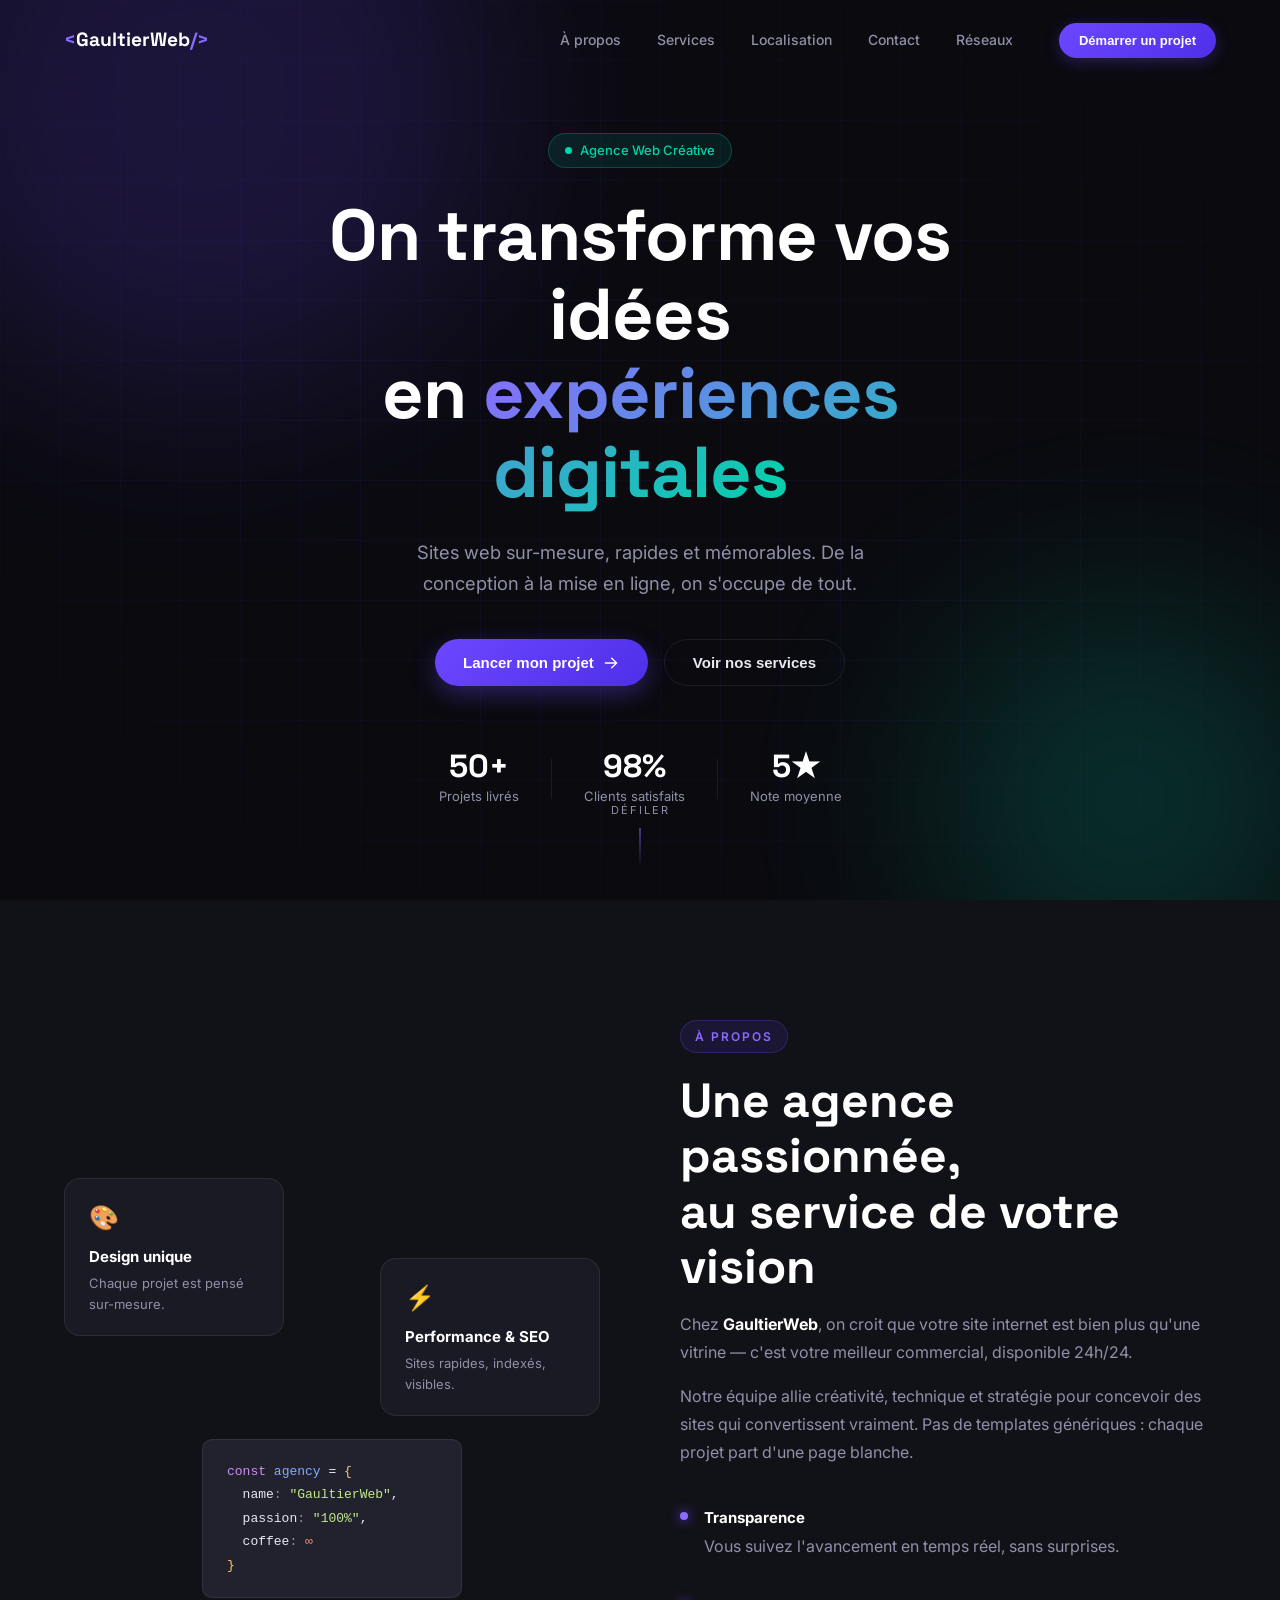
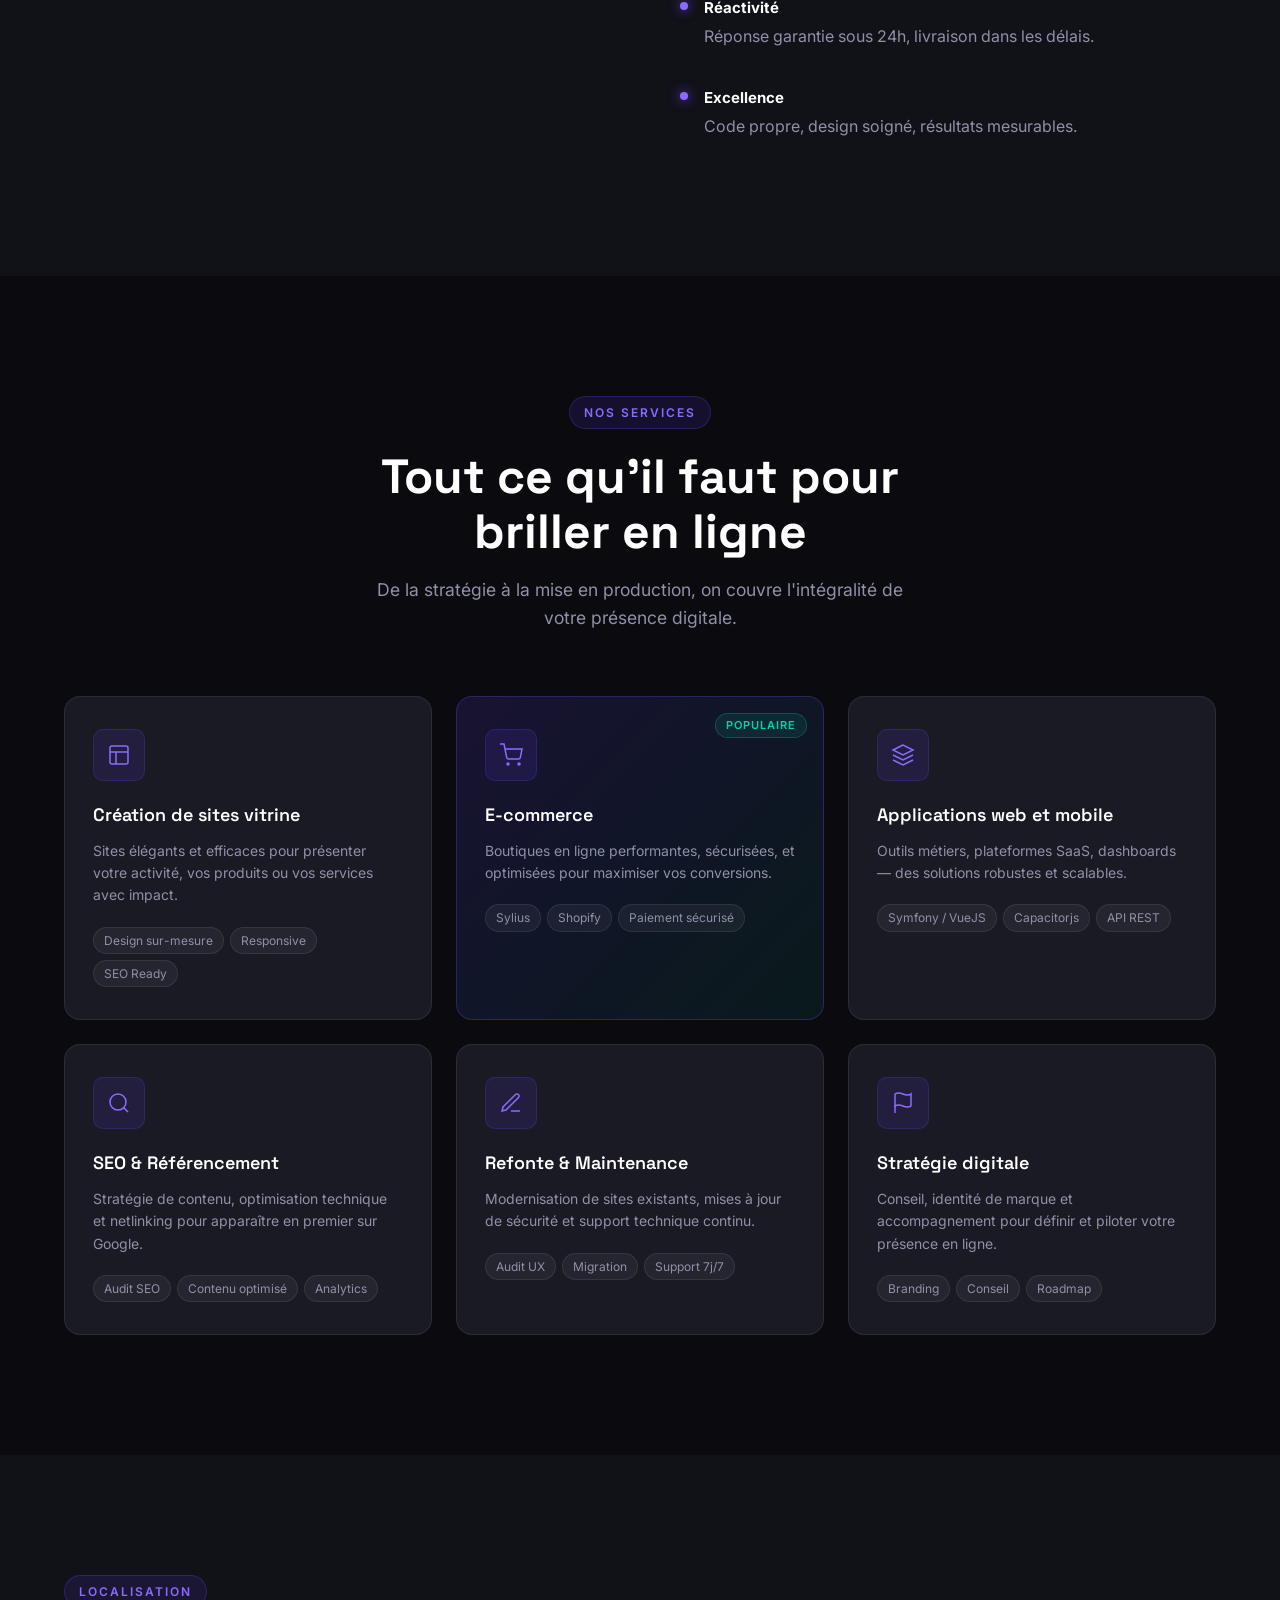
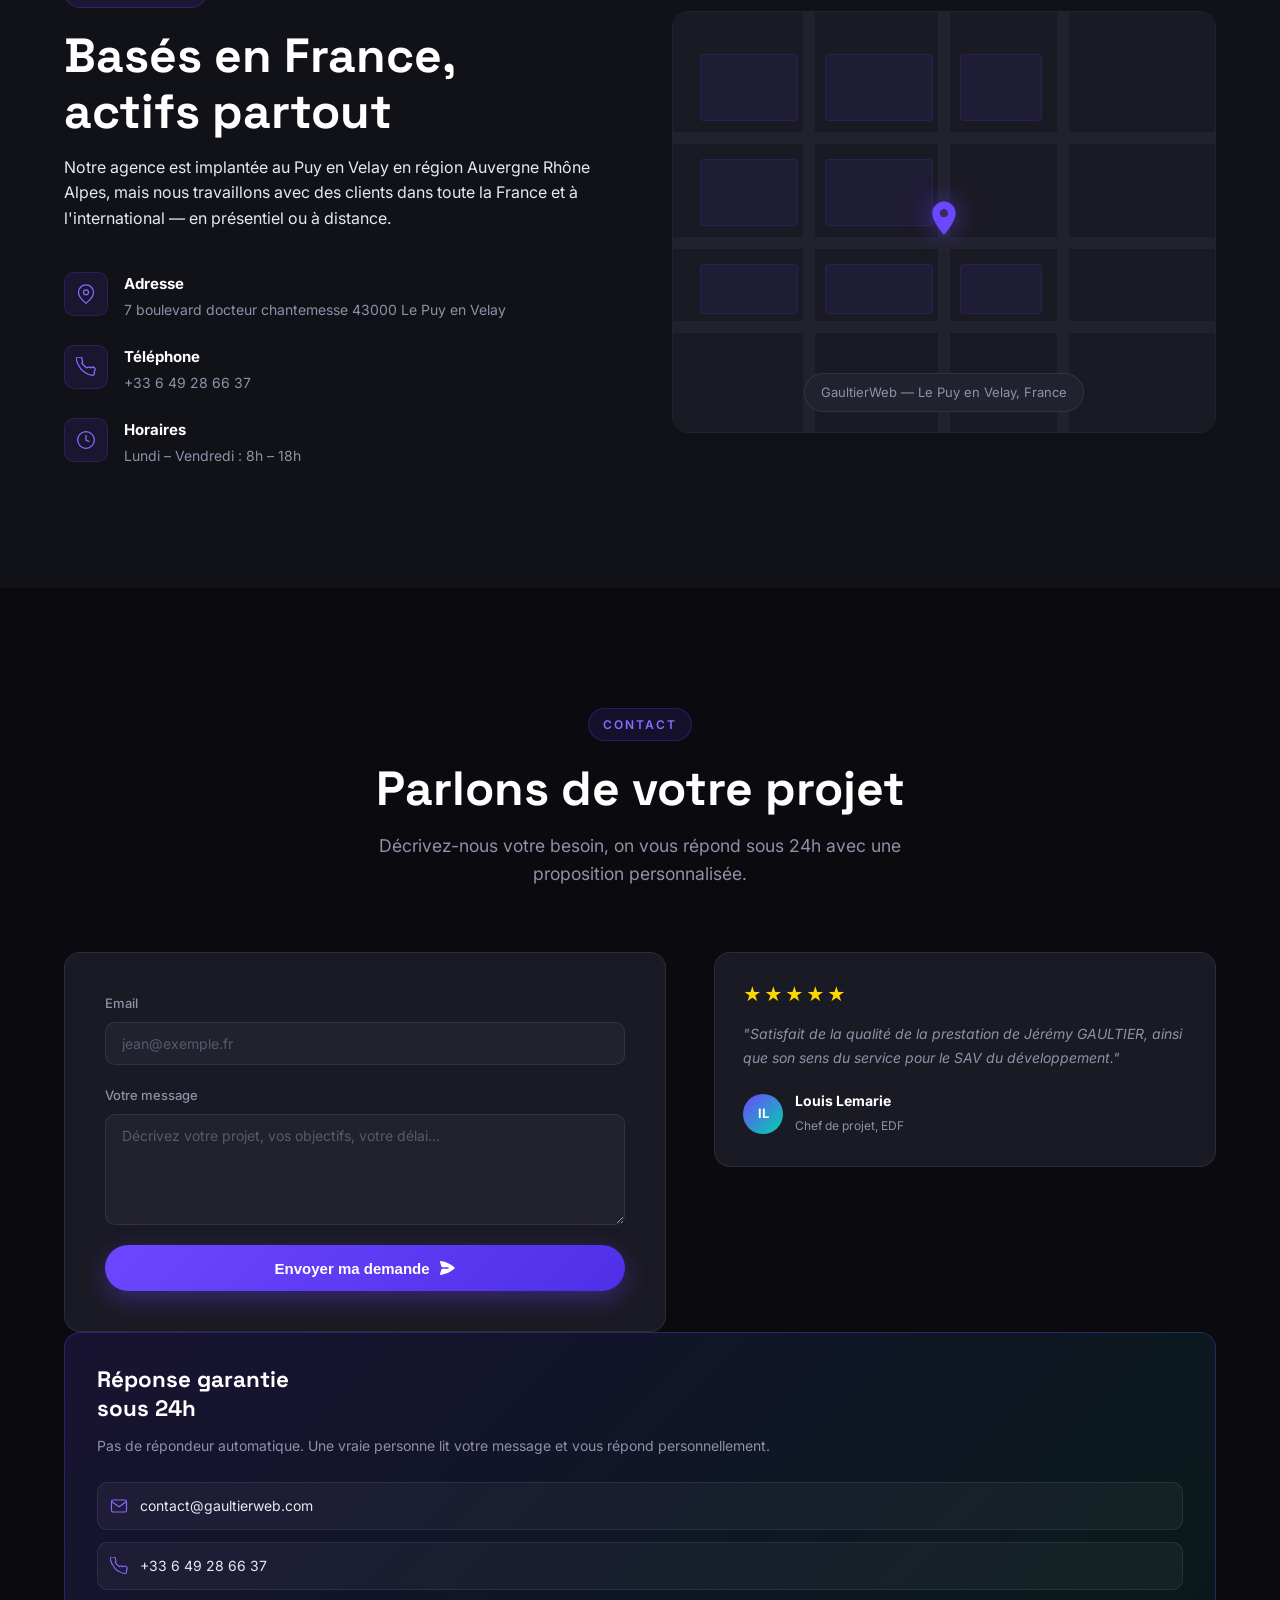
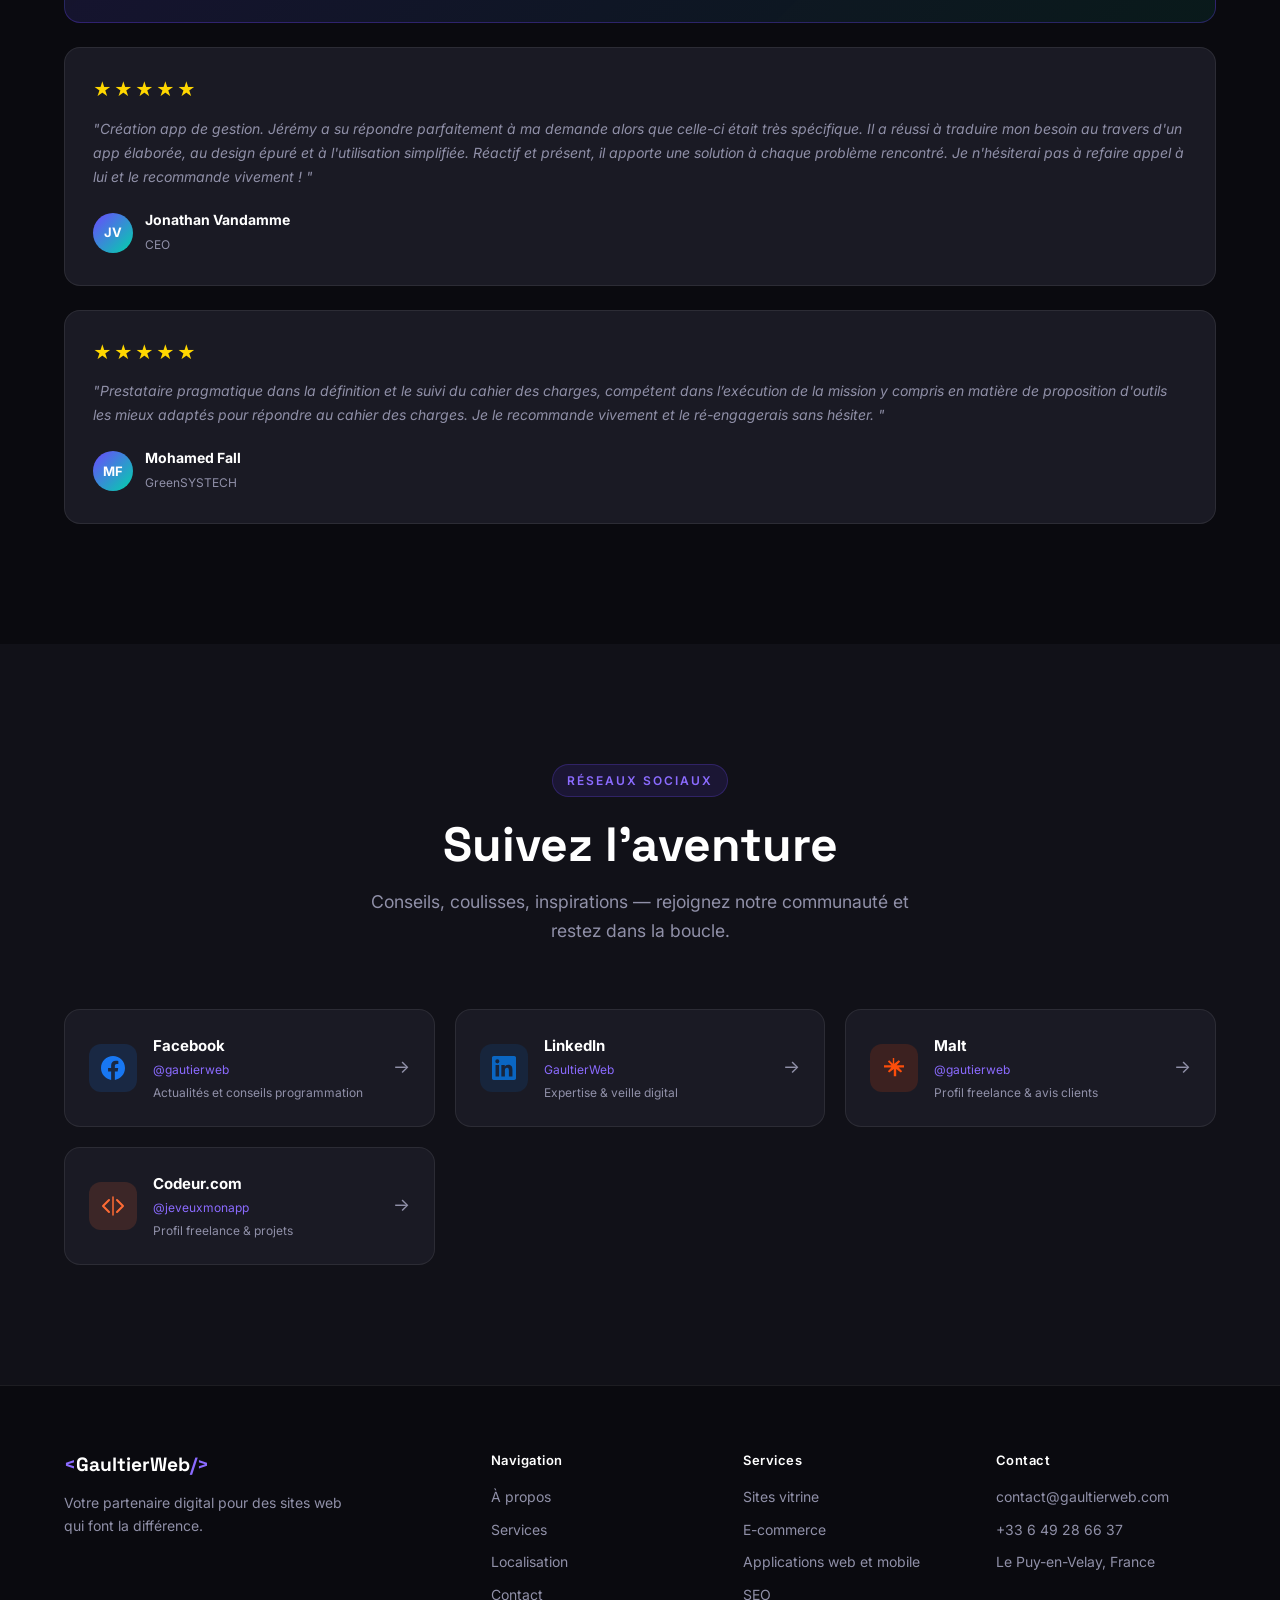
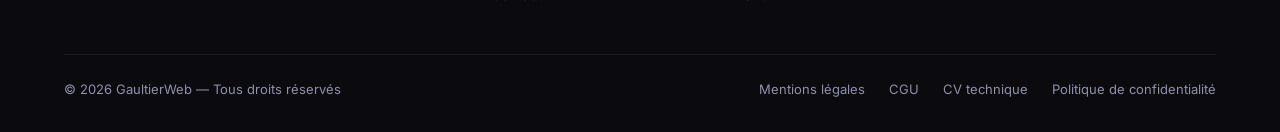
==== index.html @ 9f4c3d71 "ini" ====
<!DOCTYPE html>
<html lang="fr">
<head>
  <meta charset="UTF-8" />
  <meta name="viewport" content="width=device-width, initial-scale=1.0" />
  <title>GaultierWeb — Agence de Création de Sites Web</title>
  <link rel="stylesheet" href="style.css" />
  <link rel="preconnect" href="https://fonts.googleapis.com" />
  <link rel="preconnect" href="https://fonts.gstatic.com" crossorigin />
  <link href="https://fonts.googleapis.com/css2?family=Inter:wght@300;400;500;600;700;800&family=Space+Grotesk:wght@400;500;600;700&display=swap" rel="stylesheet" />
</head>
<body>

  <!-- ░░ NAVIGATION ░░ -->
  <header id="header">
    <nav class="nav container">
      <a href="#hero" class="nav__logo">
        <span class="logo-bracket">&lt;</span>GaultierWeb<span class="logo-bracket">/&gt;</span>
      </a>
      <ul class="nav__links" id="navLinks">
        <li><a href="#about">À propos</a></li>
        <li><a href="#services">Services</a></li>
        <li><a href="#location">Localisation</a></li>
        <li><a href="#contact">Contact</a></li>
        <li><a href="#social">Réseaux</a></li>
      </ul>
      <button class="nav__cta" onclick="document.getElementById('contact').scrollIntoView({behavior:'smooth'})">
        Démarrer un projet
      </button>
      <button class="nav__burger" id="burger" aria-label="Menu">
        <span></span><span></span><span></span>
      </button>
    </nav>
  </header>

  <!-- ░░ HERO ░░ -->
  <section id="hero" class="hero">
    <div class="hero__bg">
      <div class="hero__grid"></div>
      <div class="hero__blob blob-1"></div>
      <div class="hero__blob blob-2"></div>
    </div>
    <div class="hero__content container">
      <div class="hero__badge">Agence Web Créative</div>
      <h1 class="hero__title">
        On transforme vos idées<br />
        en <span class="gradient-text">expériences digitales</span>
      </h1>
      <p class="hero__sub">
        Sites web sur-mesure, rapides et mémorables. De la conception à la mise en ligne, on s'occupe de tout.
      </p>
      <div class="hero__actions">
        <button class="btn btn--primary" onclick="document.getElementById('contact').scrollIntoView({behavior:'smooth'})">
          Lancer mon projet
          <svg xmlns="http://www.w3.org/2000/svg" viewBox="0 0 20 20" fill="currentColor"><path fill-rule="evenodd" d="M3 10a.75.75 0 01.75-.75h10.638L10.23 5.29a.75.75 0 111.04-1.08l5.5 5.25a.75.75 0 010 1.08l-5.5 5.25a.75.75 0 11-1.04-1.08l4.158-3.96H3.75A.75.75 0 013 10z" clip-rule="evenodd"/></svg>
        </button>
        <button class="btn btn--ghost" onclick="document.getElementById('services').scrollIntoView({behavior:'smooth'})">
          Voir nos services
        </button>
      </div>
      <div class="hero__stats">
        <div class="stat"><span class="stat__num">50+</span><span class="stat__label">Projets livrés</span></div>
        <div class="stat__sep"></div>
        <div class="stat"><span class="stat__num">98%</span><span class="stat__label">Clients satisfaits</span></div>
        <div class="stat__sep"></div>
        <div class="stat"><span class="stat__num">5★</span><span class="stat__label">Note moyenne</span></div>
      </div>
    </div>
    <div class="hero__scroll">
      <span>Défiler</span>
      <div class="scroll-line"></div>
    </div>
  </section>

  <!-- ░░ À PROPOS ░░ -->
  <section id="about" class="section about">
    <div class="container">
      <div class="about__grid">
        <div class="about__visual">
          <div class="about__card card-float">
            <div class="card-icon">🎨</div>
            <strong>Design unique</strong>
            <p>Chaque projet est pensé sur-mesure.</p>
          </div>
          <div class="about__card card-float delay-1">
            <div class="card-icon">⚡</div>
            <strong>Performance &amp; SEO</strong>
            <p>Sites rapides, indexés, visibles.</p>
          </div>
          <div class="about__code">
            <pre><code><span class="c-key">const</span> <span class="c-var">agency</span> = <span class="c-brace">{</span>
  name<span class="c-op">:</span> <span class="c-str">"GaultierWeb"</span>,
  passion<span class="c-op">:</span> <span class="c-str">"100%"</span>,
  coffee<span class="c-op">:</span> <span class="c-num">∞</span>
<span class="c-brace">}</span></code></pre>
          </div>
        </div>
        <div class="about__text">
          <div class="section-label">À propos</div>
          <h2 class="section-title">Une agence passionnée,<br />au service de votre vision</h2>
          <p>Chez <strong>GaultierWeb</strong>, on croit que votre site internet est bien plus qu'une vitrine — c'est votre meilleur commercial, disponible 24h/24.</p>
          <p>Notre équipe allie créativité, technique et stratégie pour concevoir des sites qui convertissent vraiment. Pas de templates génériques : chaque projet part d'une page blanche.</p>
          <div class="about__values">
            <div class="value">
              <div class="value__dot"></div>
              <div>
                <strong>Transparence</strong>
                <p>Vous suivez l'avancement en temps réel, sans surprises.</p>
              </div>
            </div>
            <div class="value">
              <div class="value__dot"></div>
              <div>
                <strong>Réactivité</strong>
                <p>Réponse garantie sous 24h, livraison dans les délais.</p>
              </div>
            </div>
            <div class="value">
              <div class="value__dot"></div>
              <div>
                <strong>Excellence</strong>
                <p>Code propre, design soigné, résultats mesurables.</p>
              </div>
            </div>
          </div>
        </div>
      </div>
    </div>
  </section>

  <!-- ░░ SERVICES ░░ -->
  <section id="services" class="section services">
    <div class="container">
      <div class="section-header">
        <div class="section-label">Nos services</div>
        <h2 class="section-title">Tout ce qu'il faut pour<br />briller en ligne</h2>
        <p class="section-sub">De la stratégie à la mise en production, on couvre l'intégralité de votre présence digitale.</p>
      </div>
      <div class="services__grid">
        <div class="service-card">
          <div class="service-card__icon">
            <svg xmlns="http://www.w3.org/2000/svg" viewBox="0 0 24 24" fill="none" stroke="currentColor" stroke-width="1.5"><rect x="3" y="3" width="18" height="18" rx="2"/><path d="M3 9h18M9 21V9"/></svg>
          </div>
          <h3>Création de sites vitrine</h3>
          <p>Sites élégants et efficaces pour présenter votre activité, vos produits ou vos services avec impact.</p>
          <ul class="service-card__tags">
            <li>Design sur-mesure</li><li>Responsive</li><li>SEO Ready</li>
          </ul>
        </div>
        <div class="service-card featured">
          <div class="service-card__badge">Populaire</div>
          <div class="service-card__icon">
            <svg xmlns="http://www.w3.org/2000/svg" viewBox="0 0 24 24" fill="none" stroke="currentColor" stroke-width="1.5"><circle cx="9" cy="21" r="1"/><circle cx="20" cy="21" r="1"/><path d="M1 1h4l2.68 13.39a2 2 0 0 0 2 1.61h9.72a2 2 0 0 0 2-1.61L23 6H6"/></svg>
          </div>
          <h3>E-commerce</h3>
          <p>Boutiques en ligne performantes, sécurisées, et optimisées pour maximiser vos conversions.</p>
          <ul class="service-card__tags">
            <li>Sylius</li><li>Shopify</li><li>Paiement sécurisé</li>
          </ul>
        </div>
        <div class="service-card">
          <div class="service-card__icon">
            <svg xmlns="http://www.w3.org/2000/svg" viewBox="0 0 24 24" fill="none" stroke="currentColor" stroke-width="1.5"><path d="M12 2L2 7l10 5 10-5-10-5zM2 17l10 5 10-5M2 12l10 5 10-5"/></svg>
          </div>
          <h3>Applications web et mobile</h3>
          <p>Outils métiers, plateformes SaaS, dashboards — des solutions robustes et scalables.</p>
          <ul class="service-card__tags">
            <li>Symfony / VueJS</li><li>Capacitorjs</li><li>API REST</li>
          </ul>
        </div>
        <div class="service-card">
          <div class="service-card__icon">
            <svg xmlns="http://www.w3.org/2000/svg" viewBox="0 0 24 24" fill="none" stroke="currentColor" stroke-width="1.5"><circle cx="11" cy="11" r="8"/><path d="m21 21-4.35-4.35"/></svg>
          </div>
          <h3>SEO &amp; Référencement</h3>
          <p>Stratégie de contenu, optimisation technique et netlinking pour apparaître en premier sur Google.</p>
          <ul class="service-card__tags">
            <li>Audit SEO</li><li>Contenu optimisé</li><li>Analytics</li>
          </ul>
        </div>
        <div class="service-card">
          <div class="service-card__icon">
            <svg xmlns="http://www.w3.org/2000/svg" viewBox="0 0 24 24" fill="none" stroke="currentColor" stroke-width="1.5"><path d="M12 20h9M16.5 3.5a2.121 2.121 0 013 3L7 19l-4 1 1-4L16.5 3.5z"/></svg>
          </div>
          <h3>Refonte &amp; Maintenance</h3>
          <p>Modernisation de sites existants, mises à jour de sécurité et support technique continu.</p>
          <ul class="service-card__tags">
            <li>Audit UX</li><li>Migration</li><li>Support 7j/7</li>
          </ul>
        </div>
        <div class="service-card">
          <div class="service-card__icon">
            <svg xmlns="http://www.w3.org/2000/svg" viewBox="0 0 24 24" fill="none" stroke="currentColor" stroke-width="1.5"><path d="M4 15s1-1 4-1 5 2 8 2 4-1 4-1V3s-1 1-4 1-5-2-8-2-4 1-4 1z"/><line x1="4" y1="22" x2="4" y2="15"/></svg>
          </div>
          <h3>Stratégie digitale</h3>
          <p>Conseil, identité de marque et accompagnement pour définir et piloter votre présence en ligne.</p>
          <ul class="service-card__tags">
            <li>Branding</li><li>Conseil</li><li>Roadmap</li>
          </ul>
        </div>
      </div>
    </div>
  </section>

  <!-- ░░ LOCALISATION ░░ -->
  <section id="location" class="section location">
    <div class="container">
      <div class="location__grid">
        <div class="location__info">
          <div class="section-label">Localisation</div>
          <h2 class="section-title">Basés en France,<br />actifs partout</h2>
          <p>Notre agence est implantée au Puy en Velay en région Auvergne Rhône Alpes, mais nous travaillons avec des clients dans toute la France et à l'international — en présentiel ou à distance.</p>
          <div class="location__details">
            <div class="loc-item">
              <div class="loc-icon">
                <svg xmlns="http://www.w3.org/2000/svg" viewBox="0 0 24 24" fill="none" stroke="currentColor" stroke-width="1.5"><path d="M21 10c0 7-9 13-9 13s-9-6-9-13a9 9 0 0118 0z"/><circle cx="12" cy="10" r="3"/></svg>
              </div>
              <div>
                <strong>Adresse</strong>
                <p>7 boulevard docteur chantemesse 43000 Le Puy en Velay</p>
              </div>
            </div>
            <div class="loc-item">
              <div class="loc-icon">
                <svg xmlns="http://www.w3.org/2000/svg" viewBox="0 0 24 24" fill="none" stroke="currentColor" stroke-width="1.5"><path d="M22 16.92v3a2 2 0 01-2.18 2 19.79 19.79 0 01-8.63-3.07A19.5 19.5 0 013.07 9.81 19.79 19.79 0 01.14 1.2 2 2 0 012.11 0h3a2 2 0 012 1.72c.127.96.361 1.903.7 2.81a2 2 0 01-.45 2.11L6.91 7.09a16 16 0 006 6l.46-.46a2 2 0 012.11-.45c.907.339 1.85.573 2.81.7A2 2 0 0122 16.92z"/></svg>
              </div>
              <div>
                <strong>Téléphone</strong>
                <p>+33 6 49 28 66 37</p>
              </div>
            </div>
            <div class="loc-item">
              <div class="loc-icon">
                <svg xmlns="http://www.w3.org/2000/svg" viewBox="0 0 24 24" fill="none" stroke="currentColor" stroke-width="1.5"><circle cx="12" cy="12" r="10"/><polyline points="12 6 12 12 16 14"/></svg>
              </div>
              <div>
                <strong>Horaires</strong>
                <p>Lundi – Vendredi : 8h – 18h</p>
              </div>
            </div>
          </div>
        </div>
        <div class="location__map">
          <div class="map-placeholder">
            <div class="map-pin">
              <svg xmlns="http://www.w3.org/2000/svg" viewBox="0 0 24 24" fill="currentColor"><path d="M12 2C8.13 2 5 5.13 5 9c0 5.25 7 13 7 13s7-7.75 7-13c0-3.87-3.13-7-7-7zm0 9.5c-1.38 0-2.5-1.12-2.5-2.5s1.12-2.5 2.5-2.5 2.5 1.12 2.5 2.5-1.12 2.5-2.5 2.5z"/></svg>
            </div>
            <div class="map-label">GaultierWeb — Le Puy en Velay, France</div>
            <div class="map-grid">
              <div class="map-road h" style="top:30%"></div>
              <div class="map-road h" style="top:55%"></div>
              <div class="map-road h" style="top:75%"></div>
              <div class="map-road v" style="left:25%"></div>
              <div class="map-road v" style="left:50%"></div>
              <div class="map-road v" style="left:72%"></div>
              <div class="map-block" style="top:10%;left:5%;width:18%;height:16%"></div>
              <div class="map-block" style="top:10%;left:28%;width:20%;height:16%"></div>
              <div class="map-block" style="top:10%;left:53%;width:15%;height:16%"></div>
              <div class="map-block" style="top:35%;left:5%;width:18%;height:16%"></div>
              <div class="map-block" style="top:35%;left:28%;width:20%;height:16%"></div>
              <div class="map-block" style="top:60%;left:5%;width:18%;height:12%"></div>
              <div class="map-block" style="top:60%;left:28%;width:20%;height:12%"></div>
              <div class="map-block" style="top:60%;left:53%;width:15%;height:12%"></div>
            </div>
          </div>
        </div>
      </div>
    </div>
  </section>

  <!-- ░░ CONTACT ░░ -->
  <section id="contact" class="section contact">
    <div class="container">
      <div class="section-header">
        <div class="section-label">Contact</div>
        <h2 class="section-title">Parlons de votre projet</h2>
        <p class="section-sub">Décrivez-nous votre besoin, on vous répond sous 24h avec une proposition personnalisée.</p>
      </div>
      <div class="contact__grid">
        <form class="contact__form" id="contactForm"  action="https://formspree.io/f/xwvwkogq"
              method="POST"  novalidate>
          <div class="form-group">
            <label for="email">Email</label>
            <input type="email" id="email" name="email" placeholder="jean@exemple.fr" required />
          </div>
          <div class="form-group">
            <label for="message">Votre message</label>
            <textarea id="message" name="message" rows="5" placeholder="Décrivez votre projet, vos objectifs, votre délai..." required></textarea>
          </div>
          <button type="submit" class="btn btn--primary btn--full">
            Envoyer ma demande
            <svg xmlns="http://www.w3.org/2000/svg" viewBox="0 0 20 20" fill="currentColor"><path d="M3.105 2.289a.75.75 0 00-.826.95l1.414 4.925A1.5 1.5 0 005.135 9.25h6.115a.75.75 0 010 1.5H5.135a1.5 1.5 0 00-1.442 1.086l-1.414 4.926a.75.75 0 00.826.95 28.896 28.896 0 0015.293-7.154.75.75 0 000-1.115A28.897 28.897 0 003.105 2.289z"/></svg>
          </button>
          <div class="form-success" id="formSuccess">
            ✓ Message envoyé ! On vous répond sous 24h.
          </div>
        </form>
        <div class="testimonial-card">
          <div class="stars">★★★★★</div>
          <p>"Satisfait de la qualité de la prestation de Jérémy GAULTIER, ainsi que son sens du service pour le SAV du développement."</p>
          <div class="testimonial-author">
            <div class="author-avatar">lL</div>
            <div>
              <strong>Louis Lemarie</strong>
              <span>Chef de projet, EDF</span>
            </div>
          </div>
        </div>
      </div>
        <div class="contact__aside">
          <div class="contact-info-card">
            <h3>Réponse garantie<br />sous 24h</h3>
            <p>Pas de répondeur automatique. Une vraie personne lit votre message et vous répond personnellement.</p>
            <div class="contact-methods">
              <a href="mailto:contact@gaultierweb.com" class="contact-method">
                <svg xmlns="http://www.w3.org/2000/svg" viewBox="0 0 24 24" fill="none" stroke="currentColor" stroke-width="1.5"><path d="M4 4h16c1.1 0 2 .9 2 2v12c0 1.1-.9 2-2 2H4c-1.1 0-2-.9-2-2V6c0-1.1.9-2 2-2z"/><polyline points="22,6 12,13 2,6"/></svg>
                contact@gaultierweb.com
              </a>
              <a href="tel:+33649286637" class="contact-method">
                <svg xmlns="http://www.w3.org/2000/svg" viewBox="0 0 24 24" fill="none" stroke="currentColor" stroke-width="1.5"><path d="M22 16.92v3a2 2 0 01-2.18 2 19.79 19.79 0 01-8.63-3.07A19.5 19.5 0 013.07 9.81 19.79 19.79 0 01.14 1.2 2 2 0 012.11 0h3a2 2 0 012 1.72c.127.96.361 1.903.7 2.81a2 2 0 01-.45 2.11L6.91 7.09a16 16 0 006 6l.46-.46a2 2 0 012.11-.45c.907.339 1.85.573 2.81.7A2 2 0 0122 16.92z"/></svg>
                +33 6 49 28 66 37
              </a>
            </div>
          </div>
          <div class="testimonial-card">
            <div class="stars">★★★★★</div>
            <p>"Création app de gestion. Jérémy a su répondre parfaitement à ma demande alors que celle-ci était très spécifique. Il a réussi à traduire mon besoin au travers d'un app élaborée, au design épuré et à l'utilisation simplifiée. Réactif et présent, il apporte une solution à chaque problème rencontré. Je n'hésiterai pas à refaire appel à lui et le recommande vivement ! "</p>
            <div class="testimonial-author">
              <div class="author-avatar">JV</div>
              <div>
                <strong>Jonathan Vandamme</strong>
                <span>CEO</span>
              </div>
            </div>
          </div>
          <div class="testimonial-card">
            <div class="stars">★★★★★</div>
            <p>"Prestataire pragmatique dans la définition et le suivi du cahier des charges, compétent dans l’exécution de la mission y compris en matière de proposition d'outils les mieux adaptés pour répondre au cahier des charges. Je le recommande vivement et le ré-engagerais sans hésiter. "</p>
            <div class="testimonial-author">
              <div class="author-avatar">MF</div>
              <div>
                <strong>Mohamed Fall</strong>
                <span>GreenSYSTECH</span>
              </div>
            </div>
          </div>
        </div>
      </div>
    </div>
  </section>

  <!-- ░░ RÉSEAUX SOCIAUX ░░ -->
  <section id="social" class="section social">
    <div class="container">
      <div class="section-header">
        <div class="section-label">Réseaux sociaux</div>
        <h2 class="section-title">Suivez l'aventure</h2>
        <p class="section-sub">Conseils, coulisses, inspirations — rejoignez notre communauté et restez dans la boucle.</p>
      </div>
      <div class="social__grid">
        <a href="https://www.facebook.com/share/1BrNWYxCWz/" target="_blank" class="social-card" style="--accent:#1877F2">
          <div class="social-card__icon">
            <svg xmlns="http://www.w3.org/2000/svg" viewBox="0 0 24 24" fill="currentColor"><path d="M24 12.073c0-6.627-5.373-12-12-12s-12 5.373-12 12c0 5.99 4.388 10.954 10.125 11.854v-8.385H7.078v-3.47h3.047V9.43c0-3.007 1.792-4.669 4.533-4.669 1.312 0 2.686.235 2.686.235v2.953H15.83c-1.491 0-1.956.925-1.956 1.874v2.25h3.328l-.532 3.47h-2.796v8.385C19.612 23.027 24 18.062 24 12.073z"/></svg>
          </div>
          <div class="social-card__info">
            <strong>Facebook</strong>
            <span>@gautierweb</span>
            <p>Actualités et conseils programmation</p>
          </div>
          <div class="social-card__arrow">→</div>
        </a>
        <a href="https://fr.linkedin.com/in/j%C3%A9r%C3%A9my-gaultier-38986a12b" target="_blank" class="social-card" style="--accent:#0A66C2">
          <div class="social-card__icon">
            <svg xmlns="http://www.w3.org/2000/svg" viewBox="0 0 24 24" fill="currentColor"><path d="M20.447 20.452h-3.554v-5.569c0-1.328-.027-3.037-1.852-3.037-1.853 0-2.136 1.445-2.136 2.939v5.667H9.351V9h3.414v1.561h.046c.477-.9 1.637-1.85 3.37-1.85 3.601 0 4.267 2.37 4.267 5.455v6.286zM5.337 7.433a2.062 2.062 0 01-2.063-2.065 2.064 2.064 0 112.063 2.065zm1.782 13.019H3.555V9h3.564v11.452zM22.225 0H1.771C.792 0 0 .774 0 1.729v20.542C0 23.227.792 24 1.771 24h20.451C23.2 24 24 23.227 24 22.271V1.729C24 .774 23.2 0 22.222 0h.003z"/></svg>
          </div>
          <div class="social-card__info">
            <strong>LinkedIn</strong>
            <span>GaultierWeb</span>
            <p>Expertise &amp; veille digital</p>
          </div>
          <div class="social-card__arrow">→</div>
        </a>
        <a href="https://www.malt.fr/profile/jeremygaultier" target="_blank" class="social-card" style="--accent:#FC4D0A">
          <div class="social-card__icon">
            <svg xmlns="http://www.w3.org/2000/svg" viewBox="0 0 24 24" fill="currentColor"><path d="M13.2 2h-2.4v5.8L7.21 4.21 5.84 5.58 9.42 9.2H2v2.4h7.42l-3.58 3.58 1.37 1.37 4.59-3.58v7.23h2.4v-7.23l4.59 3.58 1.37-1.37-3.58-3.58H22V9.2h-7.42l3.58-3.62-1.37-1.37-4.59 3.59V2z"/></svg>
          </div>
          <div class="social-card__info">
            <strong>Malt</strong>
            <span>@gautierweb</span>
            <p>Profil freelance &amp; avis clients</p>
          </div>
          <div class="social-card__arrow">→</div>
        </a>
        <a href="https://www.codeur.com/-jeveuxmonapp" class="social-card" style="--accent:#FF6B35">
          <div class="social-card__icon">
            <svg xmlns="http://www.w3.org/2000/svg" viewBox="0 0 24 24" fill="none" stroke="currentColor" stroke-width="2" stroke-linecap="round" stroke-linejoin="round"><polyline points="16 18 22 12 16 6"/><polyline points="8 6 2 12 8 18"/><line x1="12" y1="3" x2="12" y2="21" stroke-width="1.5"/></svg>
          </div>
          <div class="social-card__info">
            <strong>Codeur.com</strong>
            <span>@jeveuxmonapp</span>
            <p>Profil freelance &amp; projets</p>
          </div>
          <div class="social-card__arrow">→</div>
        </a>
      </div>
    </div>
  </section>

  <!-- ░░ FOOTER ░░ -->
  <footer class="footer">
    <div class="container">
      <div class="footer__top">
        <div class="footer__brand">
          <a href="#hero" class="nav__logo">
            <span class="logo-bracket">&lt;</span>GaultierWeb<span class="logo-bracket">/&gt;</span>
          </a>
          <p>Votre partenaire digital pour des sites web qui font la différence.</p>
        </div>
        <div class="footer__links">
          <div class="footer__col">
            <h4>Navigation</h4>
            <ul>
              <li><a href="#about">À propos</a></li>
              <li><a href="#services">Services</a></li>
              <li><a href="#location">Localisation</a></li>
              <li><a href="#contact">Contact</a></li>
            </ul>
          </div>
          <div class="footer__col">
            <h4>Services</h4>
            <ul>
              <li><a href="#services">Sites vitrine</a></li>
              <li><a href="#services">E-commerce</a></li>
              <li><a href="#services">Applications web et mobile</a></li>
              <li><a href="#services">SEO</a></li>
            </ul>
          </div>
          <div class="footer__col">
            <h4>Contact</h4>
            <ul>
              <li><a href="mailto:contact@gaultierweb.com">contact@gaultierweb.com</a></li>
              <li><a href="tel:+33649286637">+33 6 49 28 66 37</a></li>
              <li>Le Puy-en-Velay, France</li>
            </ul>
          </div>
        </div>
      </div>
      <div class="footer__bottom">
        <p>© 2026 GaultierWeb — Tous droits réservés</p>
        <div class="footer__legal">
          <a href="mentions-legales.html">Mentions légales</a>
          <a href="cgu.html">CGU</a>
          <a href="CV-technique-a-jour.pdf" target="_blank">CV technique</a>
          <a href="politique-confidentialite.html">Politique de confidentialité</a>
        </div>
      </div>
    </div>
  </footer>

  <script src="script.js"></script>
</body>
</html>
---- style.css ----
/* =========================================
   GAULTIERWEB — Stylesheet
   ========================================= */

/* ── Reset & Base ── */
*, *::before, *::after { box-sizing: border-box; margin: 0; padding: 0; }

:root {
  --primary: #6C47FF;
  --primary-light: #8B6BFF;
  --primary-dark: #4F2FE8;
  --accent: #00D4AA;
  --dark: #0A0A0F;
  --dark-2: #111118;
  --dark-3: #1A1A24;
  --dark-4: #22222F;
  --border: rgba(255,255,255,0.08);
  --text: #E8E8F0;
  --text-muted: #9090A8;
  --white: #ffffff;
  --radius: 16px;
  --radius-sm: 10px;
  --shadow: 0 20px 60px rgba(0,0,0,0.4);
  --transition: 0.3s cubic-bezier(0.4,0,0.2,1);
  --font: 'Inter', sans-serif;
  --font-display: 'Space Grotesk', sans-serif;
}

html { scroll-behavior: smooth; scroll-padding-top: 80px; }

body {
  font-family: var(--font);
  background: var(--dark);
  color: var(--text);
  line-height: 1.6;
  overflow-x: hidden;
}

img { max-width: 100%; }
a { text-decoration: none; color: inherit; }
ul { list-style: none; }

/* ── Utilities ── */
.container {
  max-width: 1200px;
  margin: 0 auto;
  padding: 0 24px;
}

.section { padding: 120px 0; }

.section-label {
  display: inline-block;
  font-size: 12px;
  font-weight: 600;
  letter-spacing: 2px;
  text-transform: uppercase;
  color: var(--primary-light);
  background: rgba(108,71,255,0.12);
  border: 1px solid rgba(108,71,255,0.25);
  padding: 6px 14px;
  border-radius: 100px;
  margin-bottom: 20px;
}

.section-title {
  font-family: var(--font-display);
  font-size: clamp(2rem, 4vw, 3rem);
  font-weight: 700;
  line-height: 1.15;
  color: var(--white);
  margin-bottom: 16px;
}

.section-sub {
  font-size: 1.1rem;
  color: var(--text-muted);
  max-width: 560px;
  margin: 0 auto;
}

.section-header {
  text-align: center;
  margin-bottom: 64px;
}

.gradient-text {
  background: linear-gradient(135deg, var(--primary-light) 0%, var(--accent) 100%);
  -webkit-background-clip: text;
  -webkit-text-fill-color: transparent;
  background-clip: text;
}

/* ── Buttons ── */
.btn {
  display: inline-flex;
  align-items: center;
  gap: 8px;
  padding: 14px 28px;
  border-radius: 100px;
  font-size: 15px;
  font-weight: 600;
  cursor: pointer;
  border: none;
  transition: var(--transition);
  white-space: nowrap;
}

.btn svg { width: 18px; height: 18px; }

.btn--primary {
  background: linear-gradient(135deg, var(--primary) 0%, var(--primary-dark) 100%);
  color: #fff;
  box-shadow: 0 8px 24px rgba(108,71,255,0.35);
}
.btn--primary:hover {
  transform: translateY(-2px);
  box-shadow: 0 12px 32px rgba(108,71,255,0.5);
}

.btn--ghost {
  background: transparent;
  color: var(--text);
  border: 1px solid var(--border);
}
.btn--ghost:hover {
  background: rgba(255,255,255,0.06);
  border-color: rgba(255,255,255,0.15);
}

.btn--full { width: 100%; justify-content: center; }

/* =========================================
   NAVIGATION
   ========================================= */
#header {
  position: fixed;
  top: 0; left: 0; right: 0;
  z-index: 1000;
  transition: var(--transition);
  padding: 4px 0;
}

#header.scrolled {
  background: rgba(10,10,15,0.85);
  backdrop-filter: blur(20px);
  -webkit-backdrop-filter: blur(20px);
  border-bottom: 1px solid var(--border);
}

.nav {
  display: flex;
  align-items: center;
  gap: 32px;
  height: 72px;
}

.nav__logo {
  font-family: var(--font-display);
  font-size: 1.2rem;
  font-weight: 700;
  color: var(--white);
  flex-shrink: 0;
  margin-right: auto;
}
.logo-bracket { color: var(--primary-light); }

.nav__links {
  display: flex;
  align-items: center;
  gap: 8px;
}

.nav__links a {
  font-size: 14px;
  font-weight: 500;
  color: var(--text-muted);
  padding: 8px 14px;
  border-radius: 8px;
  transition: var(--transition);
}
.nav__links a:hover, .nav__links a.active {
  color: var(--white);
  background: rgba(255,255,255,0.07);
}

.nav__cta {
  flex-shrink: 0;
  font-size: 13px;
  font-weight: 600;
  color: #fff;
  background: linear-gradient(135deg, var(--primary) 0%, var(--primary-dark) 100%);
  border: none;
  padding: 10px 20px;
  border-radius: 100px;
  cursor: pointer;
  transition: var(--transition);
  box-shadow: 0 4px 16px rgba(108,71,255,0.3);
}
.nav__cta:hover { transform: translateY(-1px); box-shadow: 0 6px 24px rgba(108,71,255,0.45); }

.nav__burger {
  display: none;
  flex-direction: column;
  gap: 5px;
  background: none;
  border: none;
  cursor: pointer;
  padding: 4px;
}
.nav__burger span {
  display: block;
  width: 24px;
  height: 2px;
  background: var(--text);
  border-radius: 2px;
  transition: var(--transition);
}

/* =========================================
   HERO
   ========================================= */
.hero {
  position: relative;
  min-height: 100vh;
  display: flex;
  align-items: center;
  padding: 120px 0 80px;
  overflow: hidden;
}

.hero__bg {
  position: absolute;
  inset: 0;
  pointer-events: none;
}

.hero__grid {
  position: absolute;
  inset: 0;
  background-image:
    linear-gradient(rgba(108,71,255,0.06) 1px, transparent 1px),
    linear-gradient(90deg, rgba(108,71,255,0.06) 1px, transparent 1px);
  background-size: 60px 60px;
  mask-image: radial-gradient(ellipse 80% 80% at 50% 50%, black 30%, transparent 100%);
}

.hero__blob {
  position: absolute;
  border-radius: 50%;
  filter: blur(100px);
  opacity: 0.18;
}
.blob-1 {
  width: 600px; height: 600px;
  background: var(--primary);
  top: -200px; left: -100px;
}
.blob-2 {
  width: 400px; height: 400px;
  background: var(--accent);
  bottom: -100px; right: -50px;
}

.hero__content {
  position: relative;
  text-align: center;
  max-width: 800px;
  margin: 0 auto;
}

.hero__badge {
  display: inline-flex;
  align-items: center;
  gap: 8px;
  font-size: 13px;
  font-weight: 500;
  color: var(--accent);
  background: rgba(0,212,170,0.1);
  border: 1px solid rgba(0,212,170,0.25);
  padding: 6px 16px;
  border-radius: 100px;
  margin-bottom: 28px;
}
.hero__badge::before {
  content: '';
  width: 7px; height: 7px;
  background: var(--accent);
  border-radius: 50%;
  animation: pulse 2s infinite;
}

@keyframes pulse {
  0%, 100% { opacity: 1; transform: scale(1); }
  50% { opacity: 0.5; transform: scale(0.8); }
}

.hero__title {
  font-family: var(--font-display);
  font-size: clamp(2.5rem, 6vw, 4.5rem);
  font-weight: 800;
  line-height: 1.1;
  color: var(--white);
  margin-bottom: 24px;
  letter-spacing: -1px;
}

.hero__sub {
  font-size: 1.15rem;
  color: var(--text-muted);
  max-width: 520px;
  margin: 0 auto 40px;
  line-height: 1.7;
}

.hero__actions {
  display: flex;
  justify-content: center;
  gap: 16px;
  flex-wrap: wrap;
  margin-bottom: 64px;
}

.hero__stats {
  display: flex;
  align-items: center;
  justify-content: center;
  gap: 0;
  flex-wrap: wrap;
}

.stat {
  display: flex;
  flex-direction: column;
  align-items: center;
  padding: 0 32px;
}

.stat__num {
  font-family: var(--font-display);
  font-size: 2rem;
  font-weight: 700;
  color: var(--white);
  line-height: 1;
}

.stat__label { font-size: 13px; color: var(--text-muted); margin-top: 4px; }

.stat__sep {
  width: 1px;
  height: 40px;
  background: var(--border);
}

.hero__scroll {
  position: absolute;
  bottom: 32px;
  left: 50%;
  transform: translateX(-50%);
  display: flex;
  flex-direction: column;
  align-items: center;
  gap: 8px;
  color: var(--text-muted);
  font-size: 11px;
  letter-spacing: 2px;
  text-transform: uppercase;
}

.scroll-line {
  width: 1px;
  height: 40px;
  background: linear-gradient(to bottom, var(--primary-light), transparent);
  animation: scrollLine 2s ease-in-out infinite;
}

@keyframes scrollLine {
  0% { transform: scaleY(0); transform-origin: top; }
  50% { transform: scaleY(1); transform-origin: top; }
  100% { transform: scaleY(1); transform-origin: bottom; opacity: 0; }
}

/* =========================================
   À PROPOS
   ========================================= */
.about { background: var(--dark-2); }

.about__grid {
  display: grid;
  grid-template-columns: 1fr 1fr;
  gap: 80px;
  align-items: center;
}

.about__visual {
  position: relative;
  height: 420px;
}

.about__card {
  position: absolute;
  background: var(--dark-3);
  border: 1px solid var(--border);
  border-radius: var(--radius);
  padding: 20px 24px;
  width: 220px;
}

.about__card:first-child { top: 0; left: 0; }
.about__card.delay-1 { top: 80px; right: 0; animation-delay: 0.5s; }

.card-icon { font-size: 1.5rem; margin-bottom: 8px; }
.about__card strong { display: block; color: var(--white); font-size: 15px; margin-bottom: 4px; }
.about__card p { font-size: 13px; color: var(--text-muted); }

@keyframes float {
  0%, 100% { transform: translateY(0); }
  50% { transform: translateY(-8px); }
}
.card-float { animation: float 4s ease-in-out infinite; }
.card-float.delay-1 { animation-delay: 1s; }

.about__code {
  position: absolute;
  bottom: 0;
  left: 50%;
  transform: translateX(-50%);
  background: var(--dark-4);
  border: 1px solid var(--border);
  border-radius: var(--radius-sm);
  padding: 20px 24px;
  font-size: 13px;
  line-height: 1.8;
  width: 260px;
}

.about__code pre { font-family: 'Courier New', monospace; }
.c-key { color: #C792EA; }
.c-var { color: #82AAFF; }
.c-str { color: #C3E88D; }
.c-num { color: #F78C6C; }
.c-op  { color: var(--text-muted); }
.c-brace { color: #FFCB6B; }

.about__values { margin-top: 40px; display: flex; flex-direction: column; gap: 20px; }

.value {
  display: flex;
  gap: 16px;
  align-items: flex-start;
}
.value__dot {
  width: 8px; height: 8px;
  border-radius: 50%;
  background: var(--primary-light);
  margin-top: 6px;
  flex-shrink: 0;
  box-shadow: 0 0 12px var(--primary);
}
.value strong { display: block; color: var(--white); font-size: 15px; margin-bottom: 2px; }
.value p { font-size: 14px; color: var(--text-muted); }

.about__text p {
  color: var(--text-muted);
  margin-bottom: 16px;
  font-size: 16px;
  line-height: 1.75;
}
.about__text p strong { color: var(--white); }

/* =========================================
   SERVICES
   ========================================= */
.services { background: var(--dark); }

.services__grid {
  display: grid;
  grid-template-columns: repeat(3, 1fr);
  gap: 24px;
}

.service-card {
  position: relative;
  background: var(--dark-3);
  border: 1px solid var(--border);
  border-radius: var(--radius);
  padding: 32px 28px;
  transition: var(--transition);
  overflow: hidden;
}

.service-card::before {
  content: '';
  position: absolute;
  top: 0; left: 0; right: 0;
  height: 2px;
  background: linear-gradient(90deg, var(--primary), var(--accent));
  opacity: 0;
  transition: var(--transition);
}

.service-card:hover {
  border-color: rgba(108,71,255,0.3);
  transform: translateY(-4px);
  box-shadow: 0 20px 40px rgba(0,0,0,0.3);
}

.service-card:hover::before { opacity: 1; }

.service-card.featured {
  background: linear-gradient(135deg, rgba(108,71,255,0.15) 0%, rgba(0,212,170,0.08) 100%);
  border-color: rgba(108,71,255,0.3);
}

.service-card__badge {
  position: absolute;
  top: 16px; right: 16px;
  font-size: 11px;
  font-weight: 600;
  letter-spacing: 1px;
  text-transform: uppercase;
  color: var(--accent);
  background: rgba(0,212,170,0.1);
  border: 1px solid rgba(0,212,170,0.25);
  padding: 3px 10px;
  border-radius: 100px;
}

.service-card__icon {
  width: 52px; height: 52px;
  background: rgba(108,71,255,0.12);
  border: 1px solid rgba(108,71,255,0.2);
  border-radius: var(--radius-sm);
  display: flex;
  align-items: center;
  justify-content: center;
  margin-bottom: 20px;
  color: var(--primary-light);
  transition: var(--transition);
}
.service-card__icon svg { width: 24px; height: 24px; }

.service-card:hover .service-card__icon {
  background: rgba(108,71,255,0.2);
  transform: scale(1.05);
}

.service-card h3 {
  font-family: var(--font-display);
  font-size: 18px;
  font-weight: 600;
  color: var(--white);
  margin-bottom: 10px;
}

.service-card p {
  font-size: 14px;
  color: var(--text-muted);
  line-height: 1.6;
  margin-bottom: 20px;
}

.service-card__tags {
  display: flex;
  flex-wrap: wrap;
  gap: 6px;
}

.service-card__tags li {
  font-size: 12px;
  color: var(--text-muted);
  background: rgba(255,255,255,0.05);
  border: 1px solid var(--border);
  padding: 3px 10px;
  border-radius: 100px;
}

/* =========================================
   LOCALISATION
   ========================================= */
.location { background: var(--dark-2); }

.location__grid {
  display: grid;
  grid-template-columns: 1fr 1fr;
  gap: 64px;
  align-items: center;
}

.location__details { margin-top: 40px; display: flex; flex-direction: column; gap: 24px; }

.loc-item {
  display: flex;
  gap: 16px;
  align-items: flex-start;
}

.loc-icon {
  width: 44px; height: 44px;
  background: rgba(108,71,255,0.1);
  border: 1px solid rgba(108,71,255,0.2);
  border-radius: var(--radius-sm);
  display: flex;
  align-items: center;
  justify-content: center;
  flex-shrink: 0;
  color: var(--primary-light);
}
.loc-icon svg { width: 20px; height: 20px; }

.loc-item strong { display: block; color: var(--white); font-size: 15px; margin-bottom: 3px; }
.loc-item p { font-size: 14px; color: var(--text-muted); }

.location__map {
  border-radius: var(--radius);
  overflow: hidden;
  border: 1px solid var(--border);
}

.map-placeholder {
  position: relative;
  height: 420px;
  background: var(--dark-3);
  overflow: hidden;
}

.map-grid {
  position: absolute;
  inset: 0;
}

.map-road {
  position: absolute;
  background: var(--dark-4);
}
.map-road.h { left: 0; right: 0; height: 12px; transform: translateY(-6px); }
.map-road.v { top: 0; bottom: 0; width: 12px; transform: translateX(-6px); }

.map-block {
  position: absolute;
  background: rgba(108,71,255,0.08);
  border: 1px solid rgba(108,71,255,0.12);
  border-radius: 4px;
}

.map-pin {
  position: absolute;
  top: 50%; left: 50%;
  transform: translate(-50%, -50%);
  z-index: 10;
  color: var(--primary);
  filter: drop-shadow(0 0 12px rgba(108,71,255,0.7));
  animation: bounce 2s ease-in-out infinite;
}
.map-pin svg { width: 40px; height: 40px; }

@keyframes bounce {
  0%, 100% { transform: translate(-50%, -50%); }
  50% { transform: translate(-50%, calc(-50% - 6px)); }
}

.map-label {
  position: absolute;
  bottom: 20px;
  left: 50%;
  transform: translateX(-50%);
  background: var(--dark-4);
  border: 1px solid var(--border);
  padding: 8px 16px;
  border-radius: 100px;
  font-size: 13px;
  color: var(--text-muted);
  white-space: nowrap;
  z-index: 10;
}

/* =========================================
   CONTACT
   ========================================= */
.contact { background: var(--dark); }

.contact__grid {
  display: grid;
  grid-template-columns: 1.2fr 1fr;
  gap: 48px;
  align-items: start;
}

.contact__form {
  background: var(--dark-3);
  border: 1px solid var(--border);
  border-radius: var(--radius);
  padding: 40px;
  display: flex;
  flex-direction: column;
  gap: 20px;
}

.form-row {
  display: grid;
  grid-template-columns: 1fr 1fr;
  gap: 16px;
}

.form-group {
  display: flex;
  flex-direction: column;
  gap: 8px;
}

.form-group label {
  font-size: 13px;
  font-weight: 500;
  color: var(--text-muted);
}

.form-group input,
.form-group select,
.form-group textarea {
  background: var(--dark-4);
  border: 1px solid var(--border);
  border-radius: var(--radius-sm);
  padding: 12px 16px;
  color: var(--text);
  font-family: var(--font);
  font-size: 14px;
  transition: var(--transition);
  outline: none;
  resize: vertical;
}

.form-group input::placeholder,
.form-group textarea::placeholder {
  color: rgba(144,144,168,0.5);
}

.form-group input:focus,
.form-group select:focus,
.form-group textarea:focus {
  border-color: rgba(108,71,255,0.5);
  box-shadow: 0 0 0 3px rgba(108,71,255,0.1);
}

.form-group select option { background: var(--dark-3); color: var(--text); }

.form-success {
  display: none;
  text-align: center;
  color: var(--accent);
  font-size: 14px;
  font-weight: 500;
  padding: 12px;
  background: rgba(0,212,170,0.08);
  border: 1px solid rgba(0,212,170,0.2);
  border-radius: var(--radius-sm);
}

.contact__aside { display: flex; flex-direction: column; gap: 24px; }

.contact-info-card {
  background: linear-gradient(135deg, rgba(108,71,255,0.15) 0%, rgba(0,212,170,0.08) 100%);
  border: 1px solid rgba(108,71,255,0.3);
  border-radius: var(--radius);
  padding: 32px;
}

.contact-info-card h3 {
  font-family: var(--font-display);
  font-size: 1.4rem;
  color: var(--white);
  margin-bottom: 12px;
  line-height: 1.3;
}

.contact-info-card p { font-size: 14px; color: var(--text-muted); margin-bottom: 24px; }

.contact-methods { display: flex; flex-direction: column; gap: 12px; }

.contact-method {
  display: flex;
  align-items: center;
  gap: 12px;
  font-size: 14px;
  color: var(--text);
  padding: 12px;
  background: rgba(255,255,255,0.04);
  border: 1px solid var(--border);
  border-radius: var(--radius-sm);
  transition: var(--transition);
}
.contact-method svg { width: 18px; height: 18px; color: var(--primary-light); flex-shrink: 0; }
.contact-method:hover { border-color: rgba(108,71,255,0.3); background: rgba(108,71,255,0.08); }

.testimonial-card {
  background: var(--dark-3);
  border: 1px solid var(--border);
  border-radius: var(--radius);
  padding: 28px;
}

.stars { color: #FFD700; font-size: 18px; letter-spacing: 2px; margin-bottom: 12px; }

.testimonial-card p {
  font-size: 14px;
  color: var(--text-muted);
  line-height: 1.7;
  font-style: italic;
  margin-bottom: 20px;
}

.testimonial-author {
  display: flex;
  align-items: center;
  gap: 12px;
}

.author-avatar {
  width: 40px; height: 40px;
  background: linear-gradient(135deg, var(--primary), var(--accent));
  border-radius: 50%;
  display: flex;
  align-items: center;
  justify-content: center;
  font-size: 13px;
  font-weight: 700;
  color: #fff;
}

.testimonial-author strong { display: block; color: var(--white); font-size: 14px; }
.testimonial-author span { font-size: 12px; color: var(--text-muted); }

/* =========================================
   RÉSEAUX SOCIAUX
   ========================================= */
.social { background: var(--dark-2); }

.social__grid {
  display: grid;
  grid-template-columns: repeat(3, 1fr);
  gap: 20px;
}

.social-card {
  display: flex;
  align-items: center;
  gap: 16px;
  background: var(--dark-3);
  border: 1px solid var(--border);
  border-radius: var(--radius);
  padding: 24px;
  transition: var(--transition);
  position: relative;
  overflow: hidden;
}

.social-card::after {
  content: '';
  position: absolute;
  inset: 0;
  background: linear-gradient(135deg, var(--accent) 0%, transparent 100%);
  opacity: 0;
  transition: var(--transition);
}

.social-card:hover {
  border-color: color-mix(in srgb, var(--accent) 40%, transparent);
  transform: translateY(-3px);
  box-shadow: 0 12px 32px rgba(0,0,0,0.3);
}

.social-card:hover::after {
  opacity: 0.04;
}

.social-card__icon {
  width: 48px; height: 48px;
  background: color-mix(in srgb, var(--accent) 15%, transparent);
  border-radius: 12px;
  display: flex;
  align-items: center;
  justify-content: center;
  color: var(--accent);
  flex-shrink: 0;
  transition: var(--transition);
  position: relative;
  z-index: 1;
}
.social-card__icon svg { width: 24px; height: 24px; }

.social-card:hover .social-card__icon {
  background: color-mix(in srgb, var(--accent) 25%, transparent);
  transform: scale(1.05);
}

.social-card__info {
  flex: 1;
  position: relative;
  z-index: 1;
}

.social-card__info strong { display: block; color: var(--white); font-size: 15px; margin-bottom: 2px; }
.social-card__info span { display: block; font-size: 12px; color: var(--primary-light); margin-bottom: 6px; }
.social-card__info p { font-size: 12px; color: var(--text-muted); line-height: 1.4; }

.social-card__arrow {
  color: var(--text-muted);
  font-size: 18px;
  transition: var(--transition);
  position: relative;
  z-index: 1;
}
.social-card:hover .social-card__arrow {
  color: var(--accent);
  transform: translateX(4px);
}

/* =========================================
   FOOTER
   ========================================= */
.footer {
  background: var(--dark);
  border-top: 1px solid var(--border);
  padding: 64px 0 32px;
}

.footer__top {
  display: grid;
  grid-template-columns: 1fr 2fr;
  gap: 64px;
  margin-bottom: 48px;
}

.footer__brand p {
  font-size: 14px;
  color: var(--text-muted);
  margin-top: 12px;
  max-width: 280px;
  line-height: 1.6;
}

.footer__links {
  display: grid;
  grid-template-columns: repeat(3, 1fr);
  gap: 32px;
}

.footer__col h4 {
  font-size: 13px;
  font-weight: 600;
  color: var(--white);
  letter-spacing: 0.5px;
  margin-bottom: 16px;
}

.footer__col ul { display: flex; flex-direction: column; gap: 10px; }

.footer__col a, .footer__col li {
  font-size: 14px;
  color: var(--text-muted);
  transition: var(--transition);
}
.footer__col a:hover { color: var(--white); }

.footer__bottom {
  display: flex;
  align-items: center;
  justify-content: space-between;
  padding-top: 24px;
  border-top: 1px solid var(--border);
  flex-wrap: wrap;
  gap: 16px;
}

.footer__bottom p { font-size: 13px; color: var(--text-muted); }

.footer__legal {
  display: flex;
  gap: 24px;
}

.footer__legal a {
  font-size: 13px;
  color: var(--text-muted);
  transition: var(--transition);
}
.footer__legal a:hover { color: var(--white); }

/* =========================================
   ANIMATIONS D'ENTRÉE
   ========================================= */
.reveal {
  opacity: 0;
  transform: translateY(30px);
  transition: opacity 0.7s ease, transform 0.7s ease;
}

.reveal.visible {
  opacity: 1;
  transform: translateY(0);
}

/* =========================================
   RESPONSIVE
   ========================================= */
@media (max-width: 1024px) {
  .services__grid { grid-template-columns: repeat(2, 1fr); }
  .social__grid { grid-template-columns: repeat(2, 1fr); }
  .about__grid { gap: 48px; }
}

@media (max-width: 768px) {
  .section { padding: 80px 0; }

  .nav__links { display: none; }
  .nav__cta { display: none; }
  .nav__burger { display: flex; }

  .nav__links.open {
    display: flex;
    flex-direction: column;
    position: fixed;
    top: 72px; left: 0; right: 0;
    background: rgba(10,10,15,0.97);
    backdrop-filter: blur(20px);
    padding: 24px;
    gap: 4px;
    border-bottom: 1px solid var(--border);
  }

  .nav__links.open a {
    display: block;
    padding: 14px 16px;
    font-size: 16px;
  }

  .hero__title { font-size: 2.5rem; }
  .hero__stats { gap: 0; }
  .stat { padding: 0 16px; }
  .stat__num { font-size: 1.5rem; }

  .about__grid { grid-template-columns: 1fr; }
  .about__visual { height: 300px; margin-bottom: 32px; }
  .about__card { width: 180px; }
  .about__code { width: 220px; font-size: 12px; }

  .services__grid { grid-template-columns: 1fr; }
  .social__grid { grid-template-columns: 1fr; }

  .location__grid { grid-template-columns: 1fr; }

  .contact__grid { grid-template-columns: 1fr; }
  .form-row { grid-template-columns: 1fr; }
  .contact__form { padding: 24px; }

  .footer__top { grid-template-columns: 1fr; gap: 32px; }
  .footer__links { grid-template-columns: repeat(2, 1fr); }
  .footer__bottom { flex-direction: column; text-align: center; }
}

@media (max-width: 480px) {
  .hero__actions { flex-direction: column; align-items: center; }
  .hero__stats { flex-direction: column; gap: 16px; }
  .stat__sep { display: none; }
  .section-title { font-size: 1.75rem; }
  .footer__links { grid-template-columns: 1fr; }
}
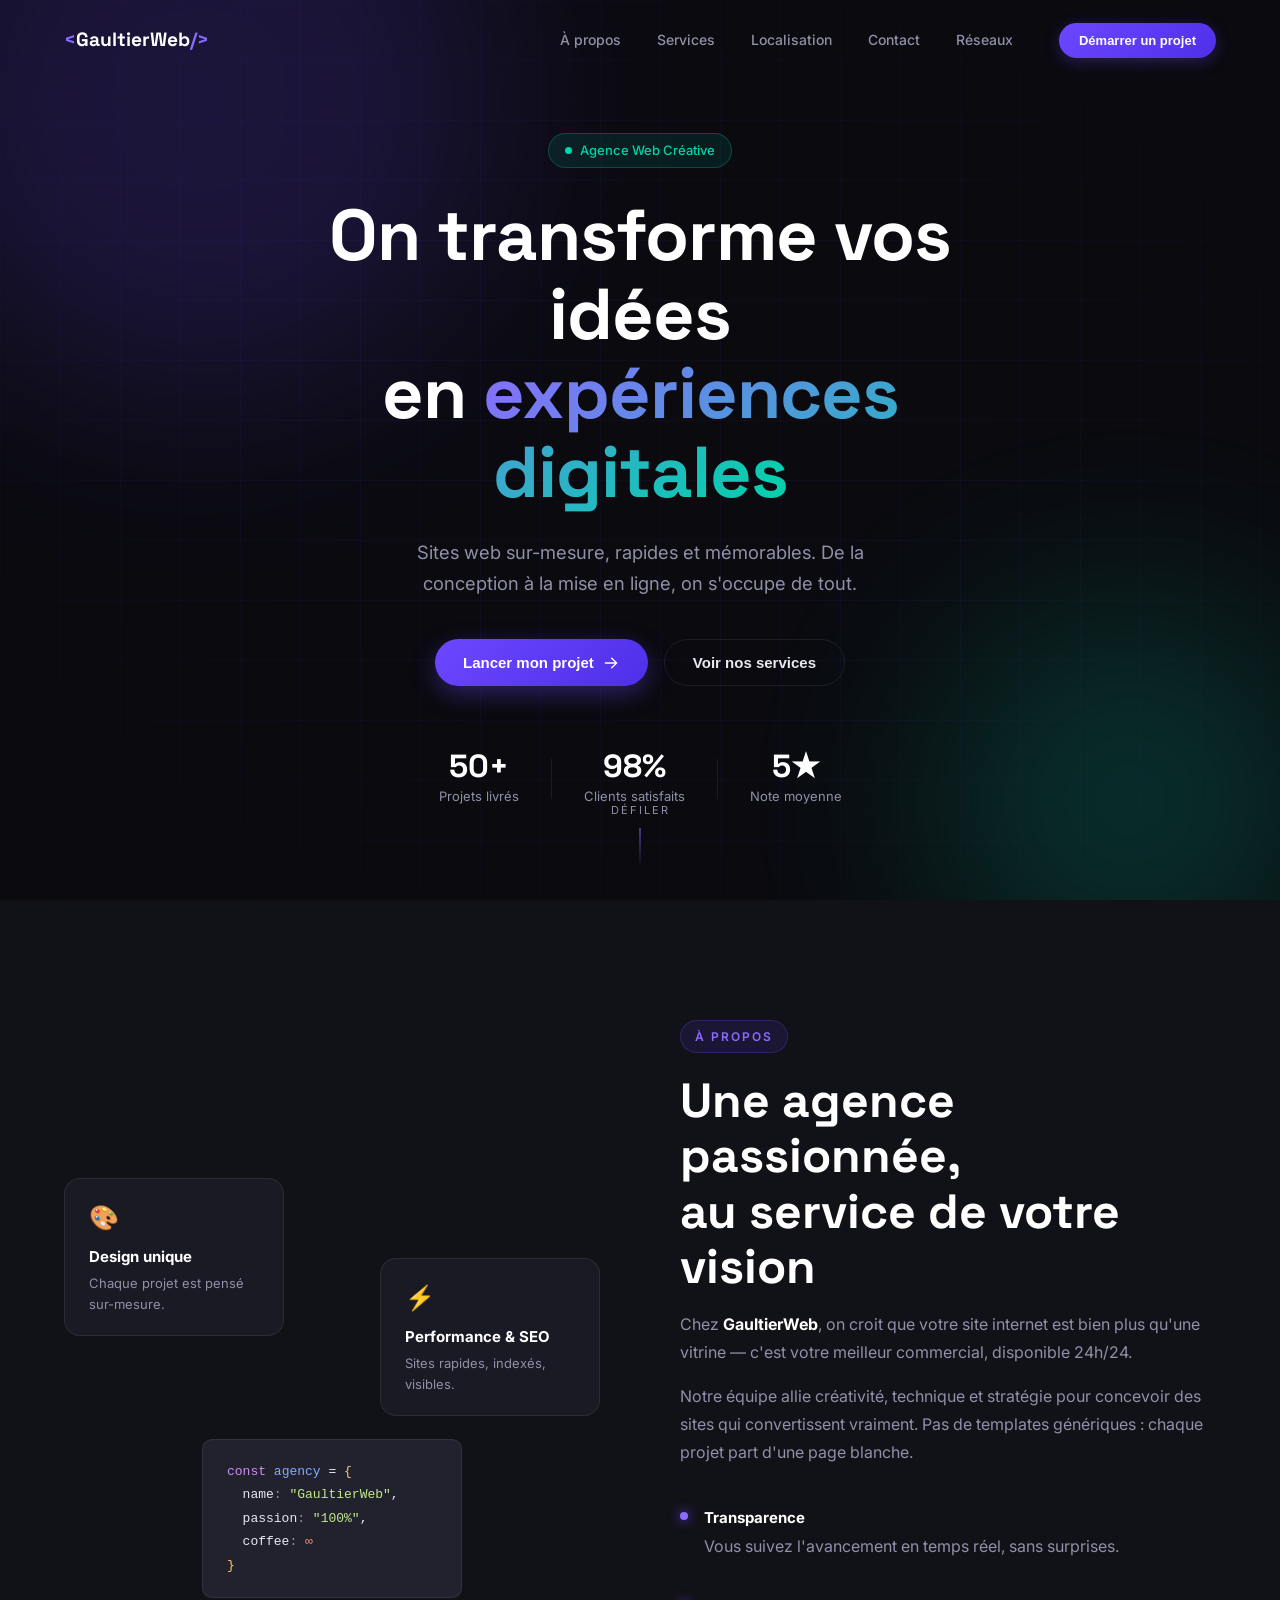
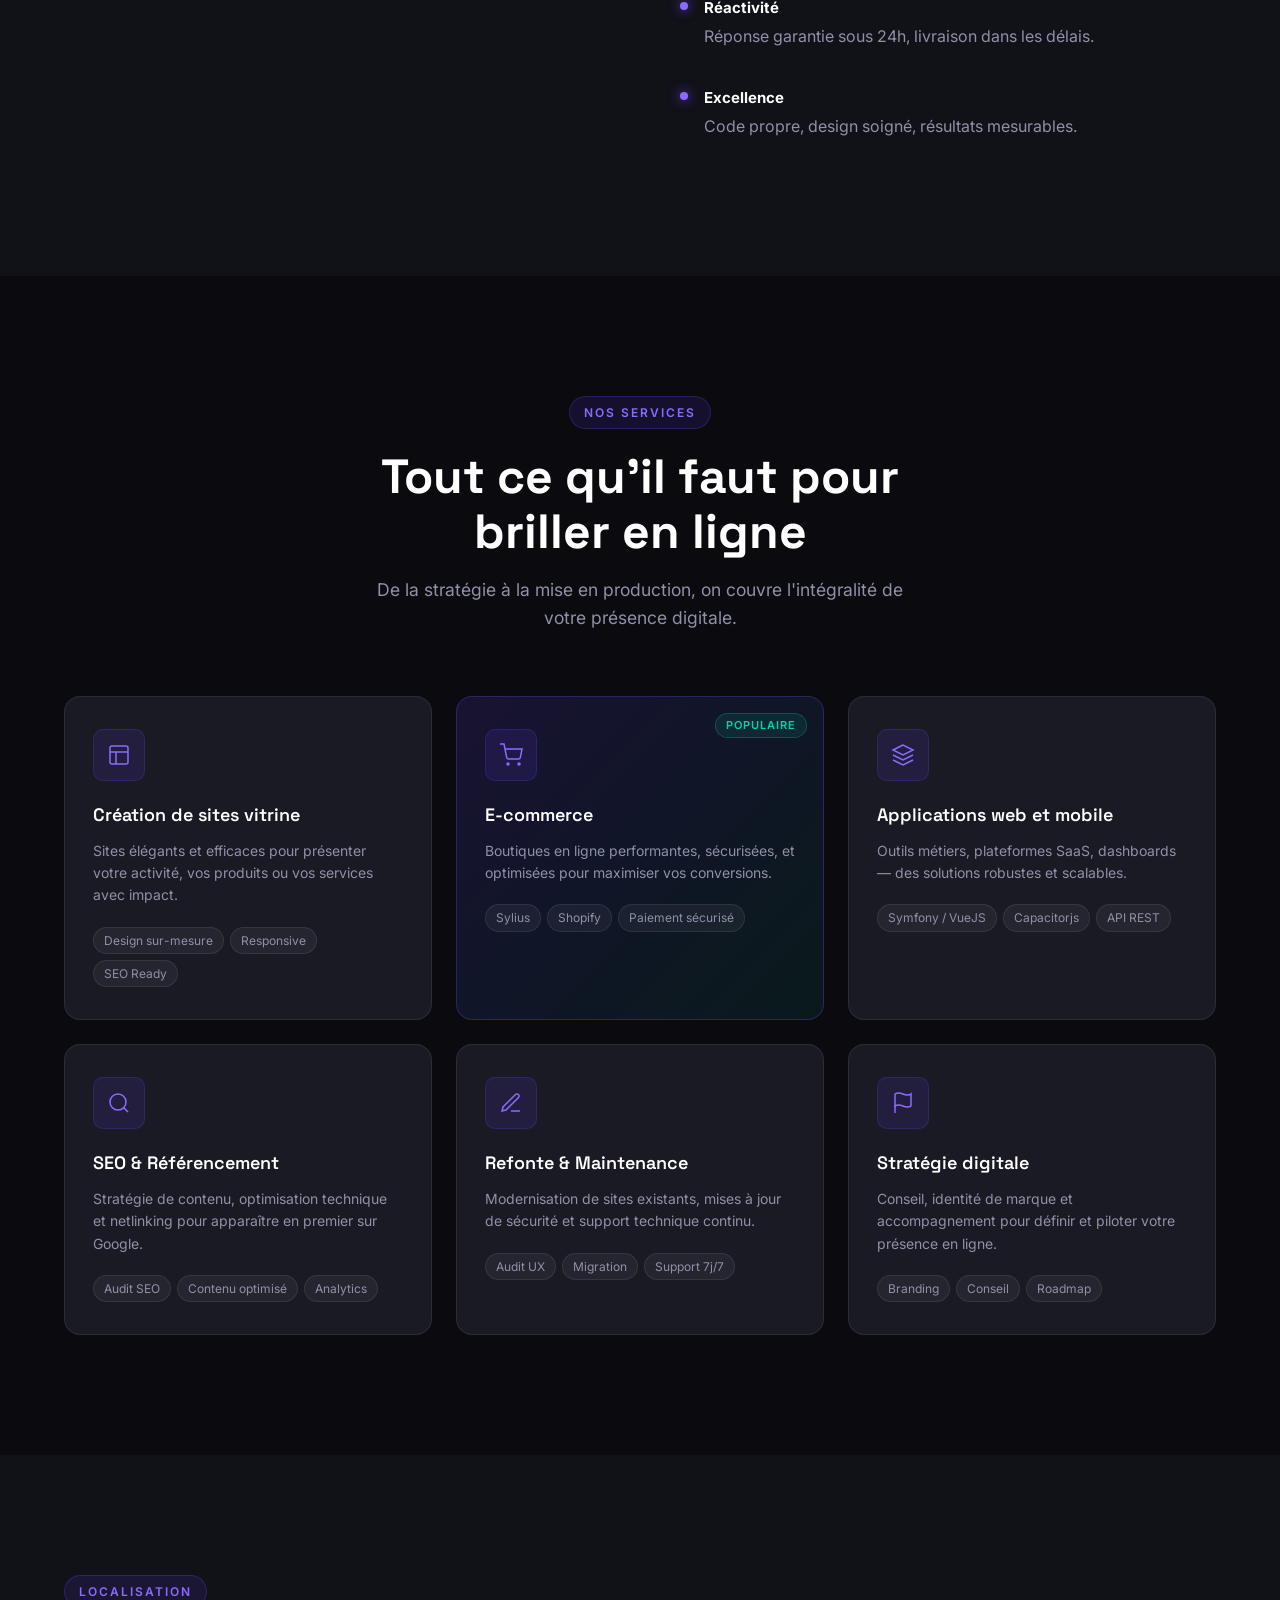
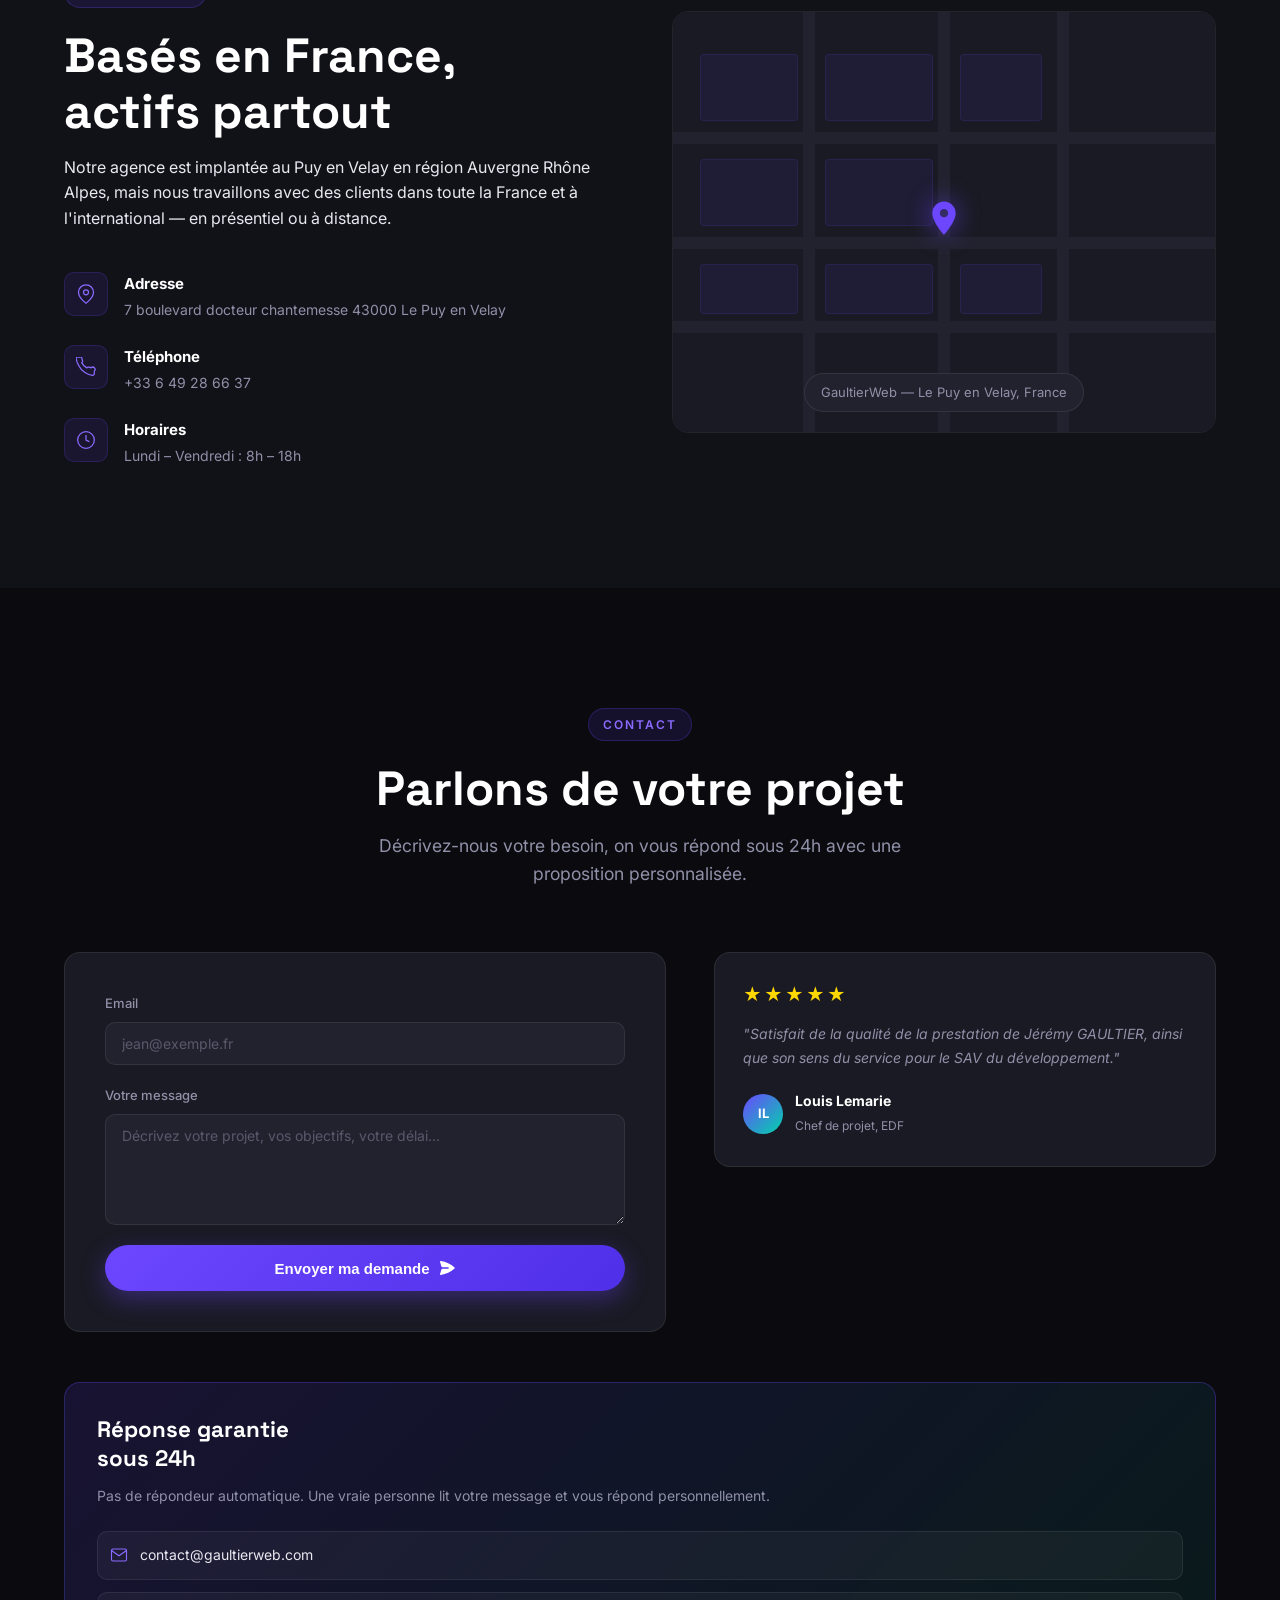
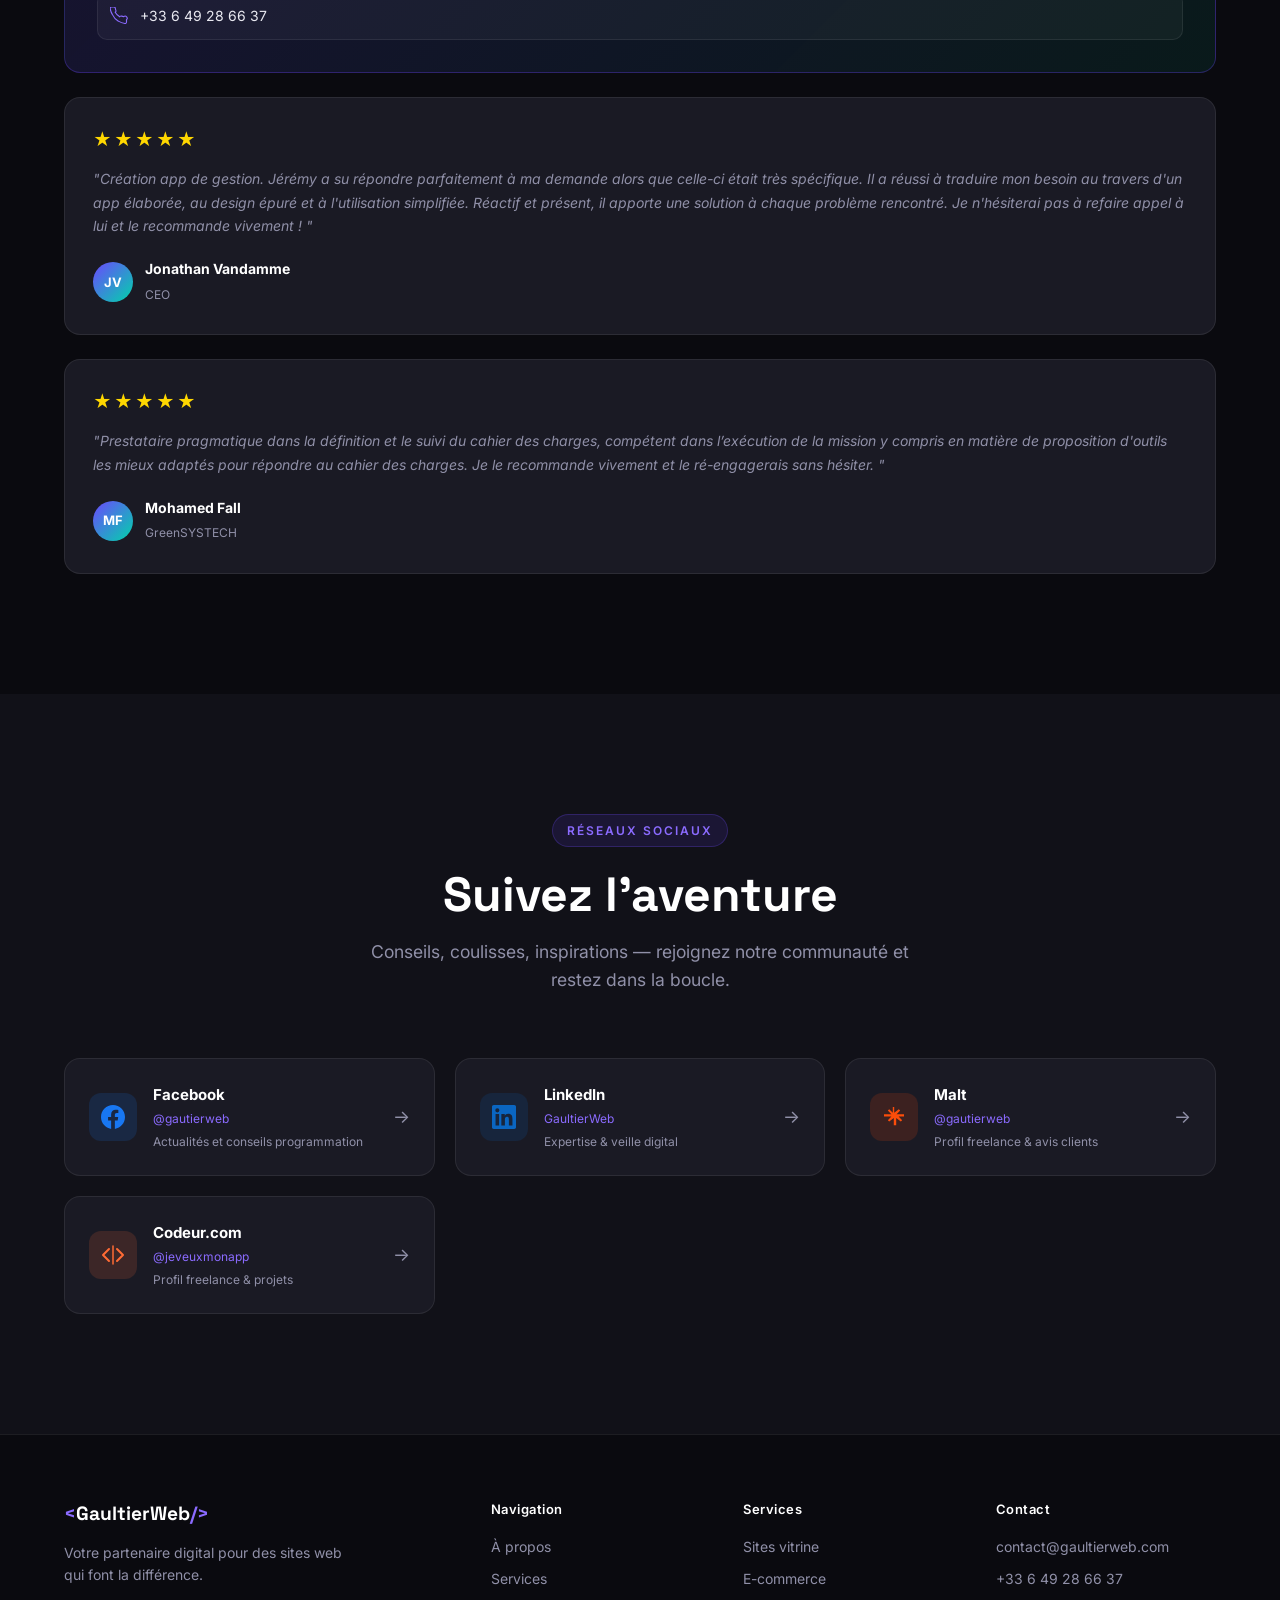
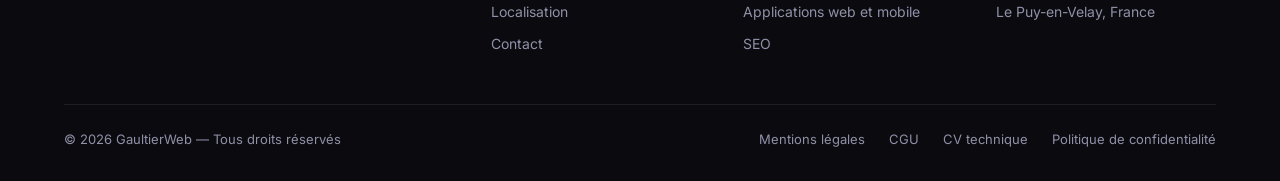
==== commit 00bd03d9: "fix" ====
--- a/index.html
+++ b/index.html
@@ -268,7 +268,7 @@
     </div>
   </section>
 
-  <!-- ░░ CONTACT ░░ -->
+<!-- ░░ CONTACT ░░ -->
   <section id="contact" class="section contact">
     <div class="container">
       <div class="section-header">
@@ -277,8 +277,8 @@
         <p class="section-sub">Décrivez-nous votre besoin, on vous répond sous 24h avec une proposition personnalisée.</p>
       </div>
       <div class="contact__grid">
-        <form class="contact__form" id="contactForm"  action="https://formspree.io/f/xwvwkogq"
-              method="POST"  novalidate>
+        <form class="contact__form" action="https://formspree.io/f/xwvwkogq"
+              method="POST" >
           <div class="form-group">
             <label for="email">Email</label>
             <input type="email" id="email" name="email" placeholder="jean@exemple.fr" required />
@@ -308,6 +308,7 @@
         </div>
       </div>
         <div class="contact__aside">
+          <br />
           <div class="contact-info-card">
             <h3>Réponse garantie<br />sous 24h</h3>
             <p>Pas de répondeur automatique. Une vraie personne lit votre message et vous répond personnellement.</p>
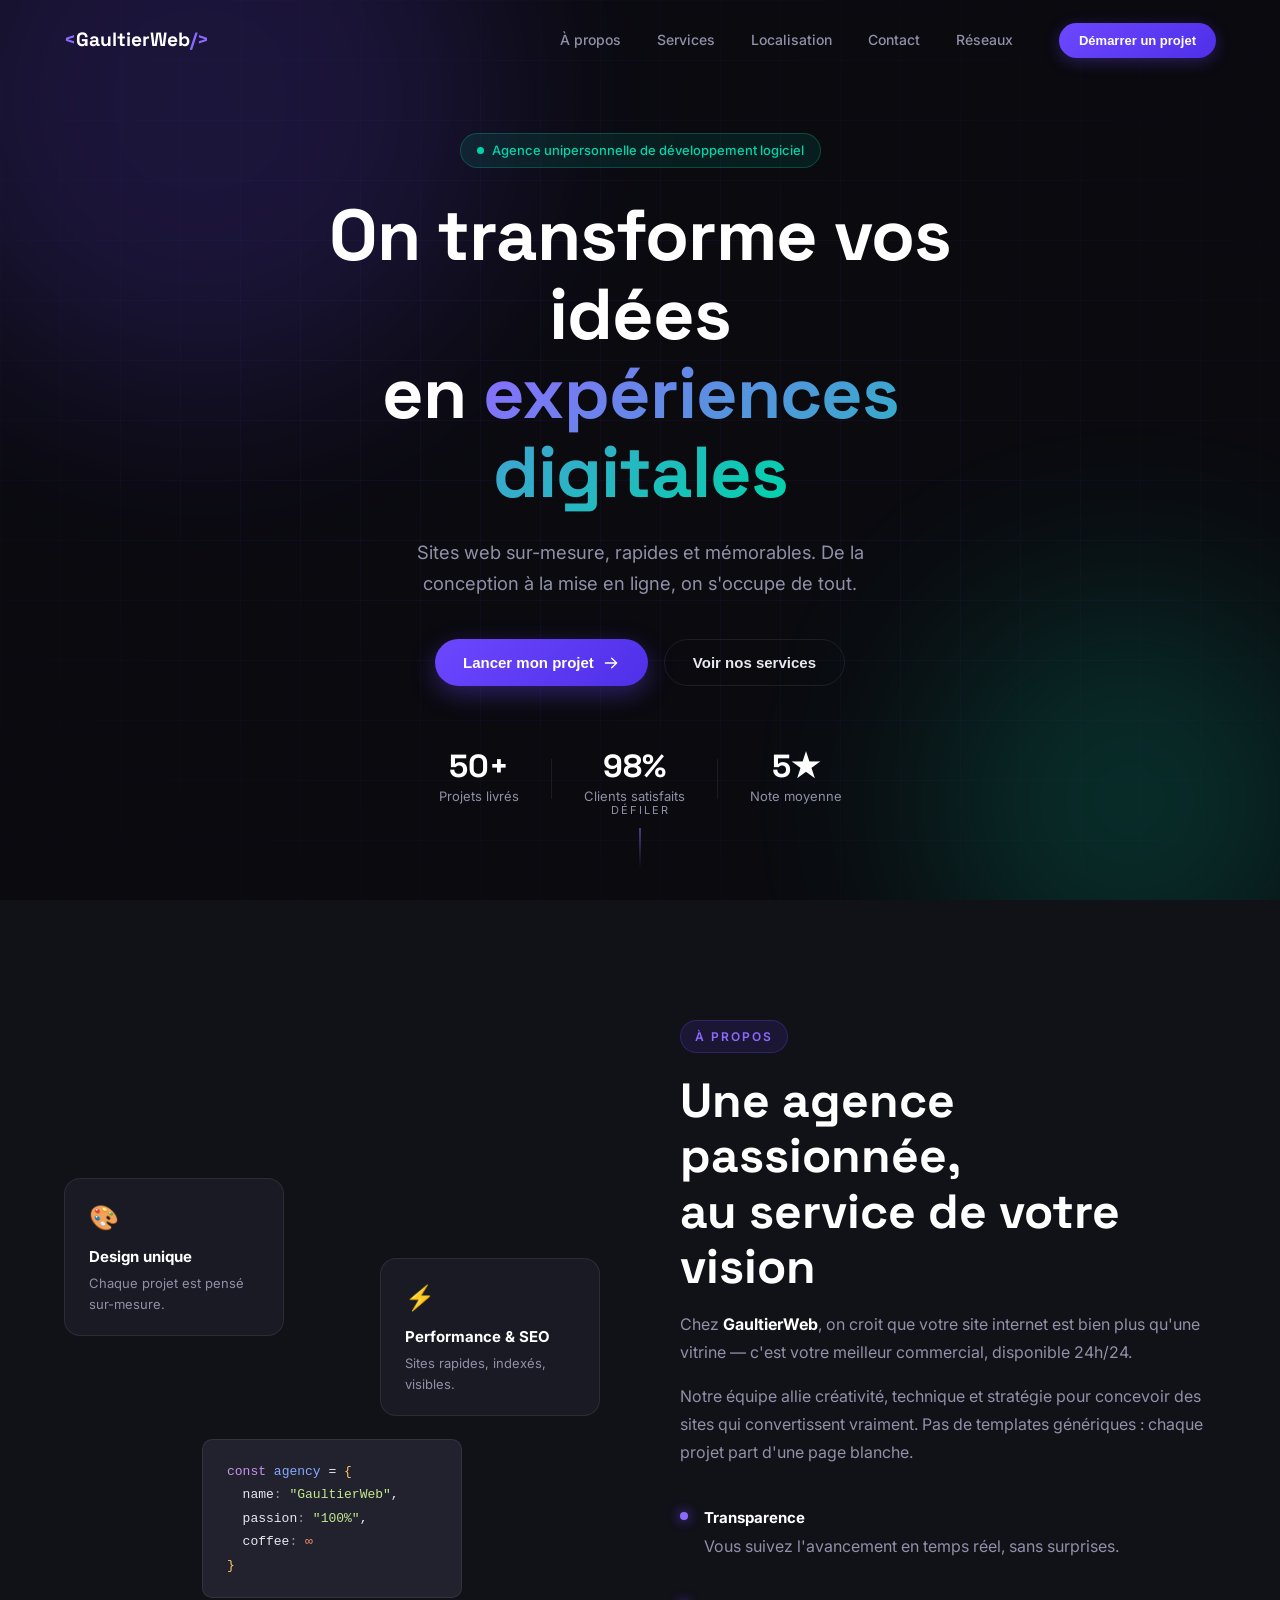
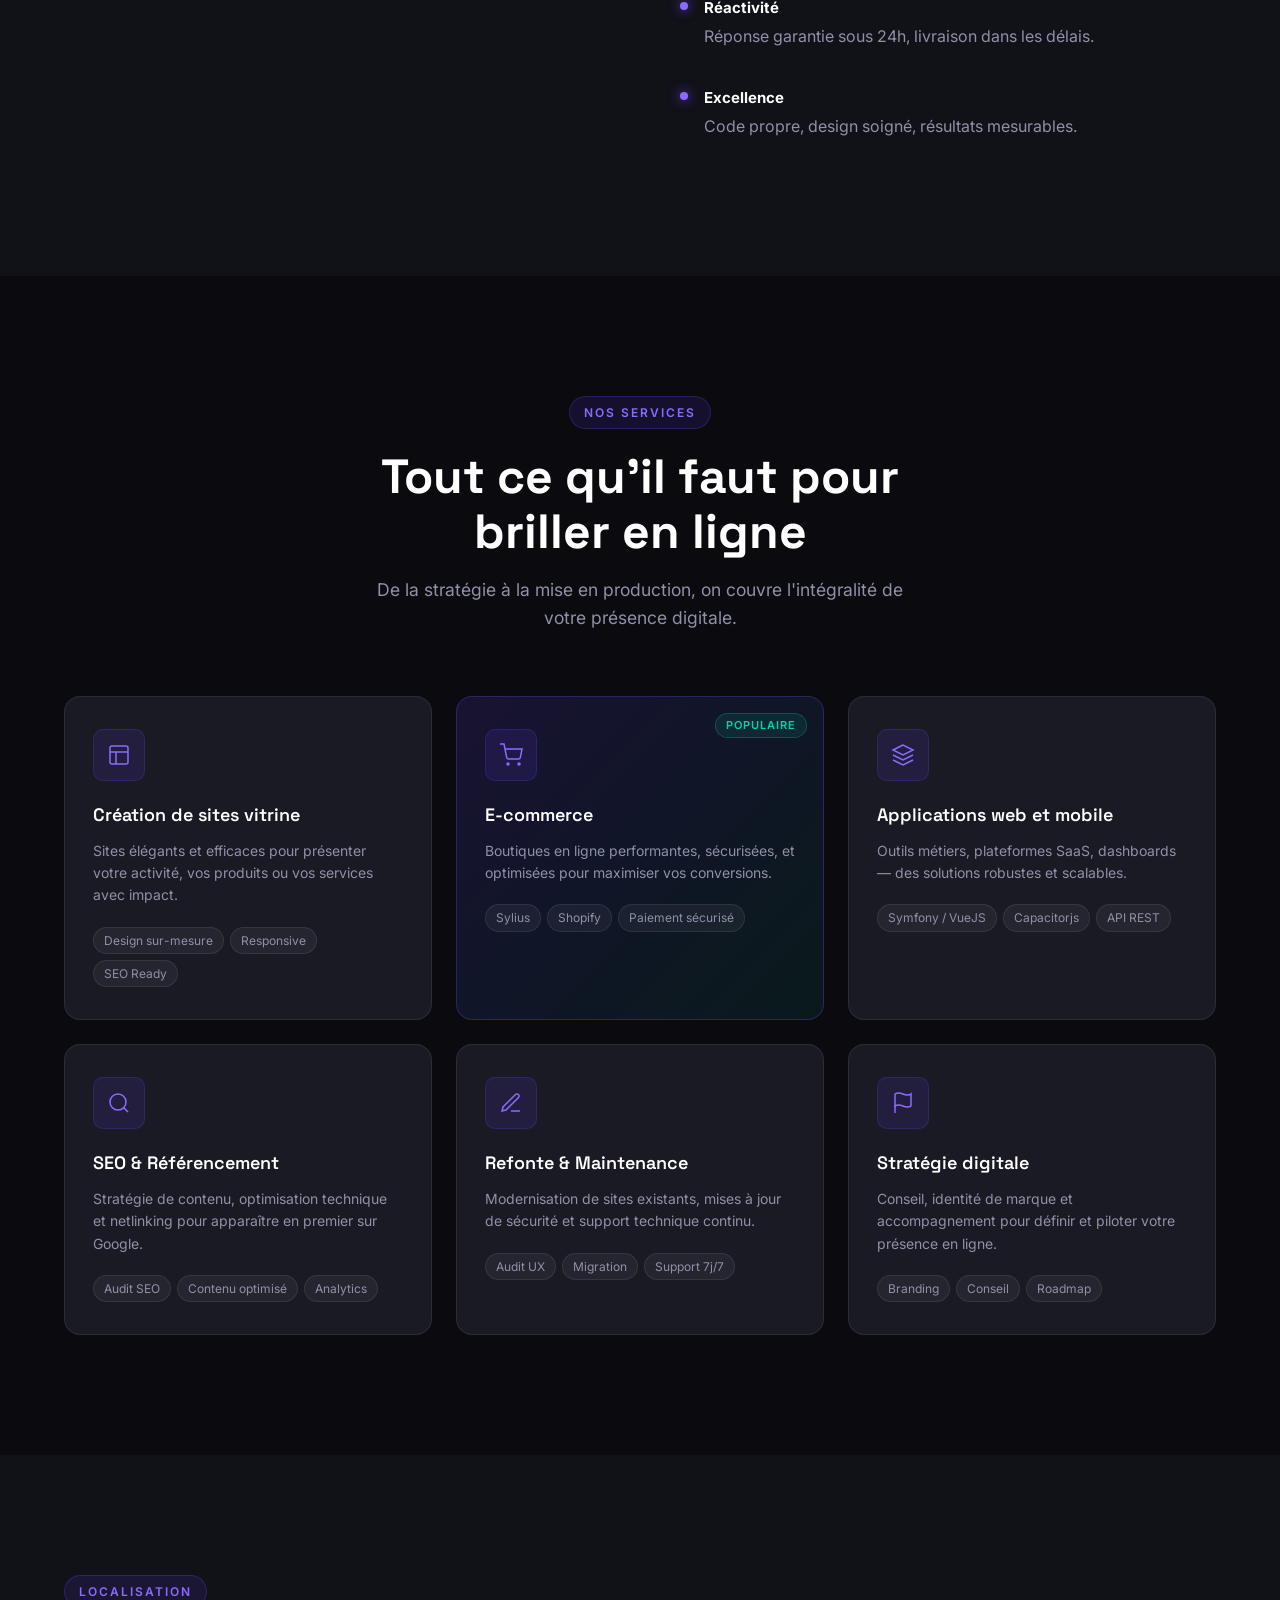
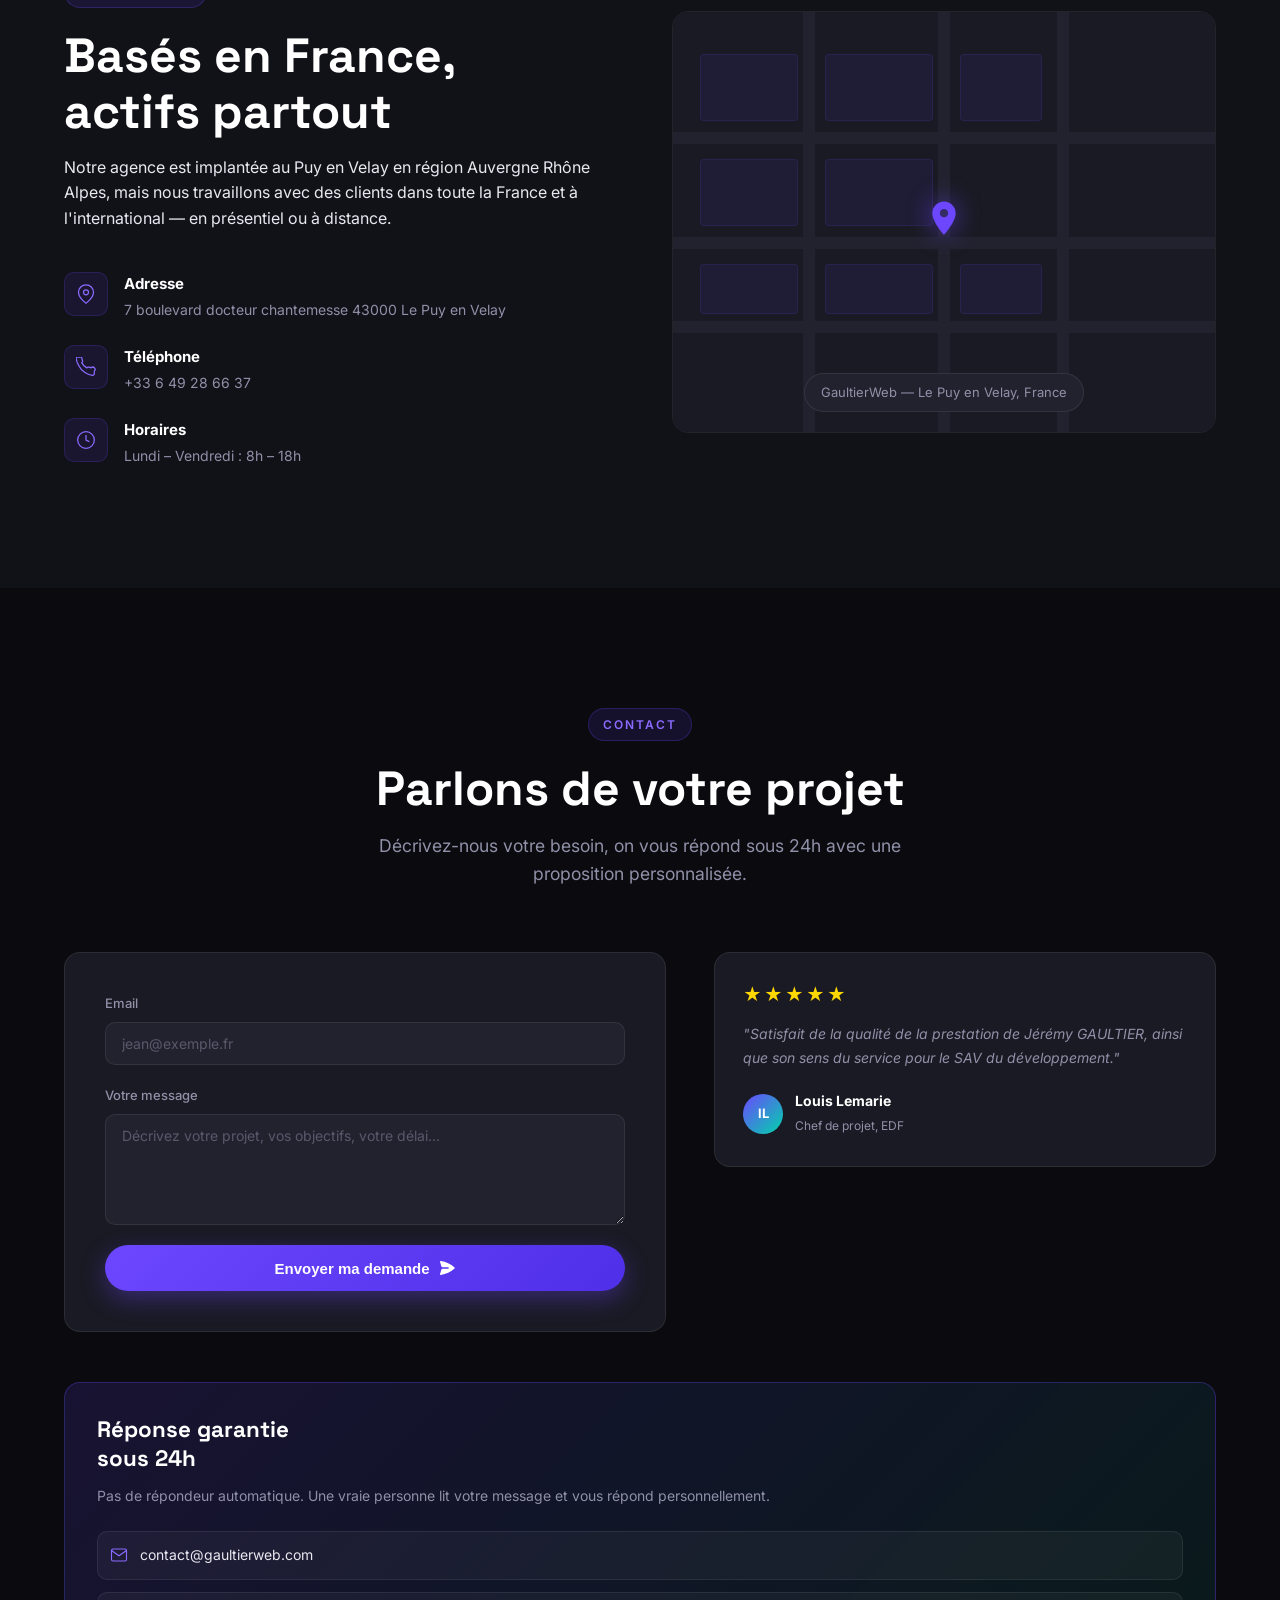
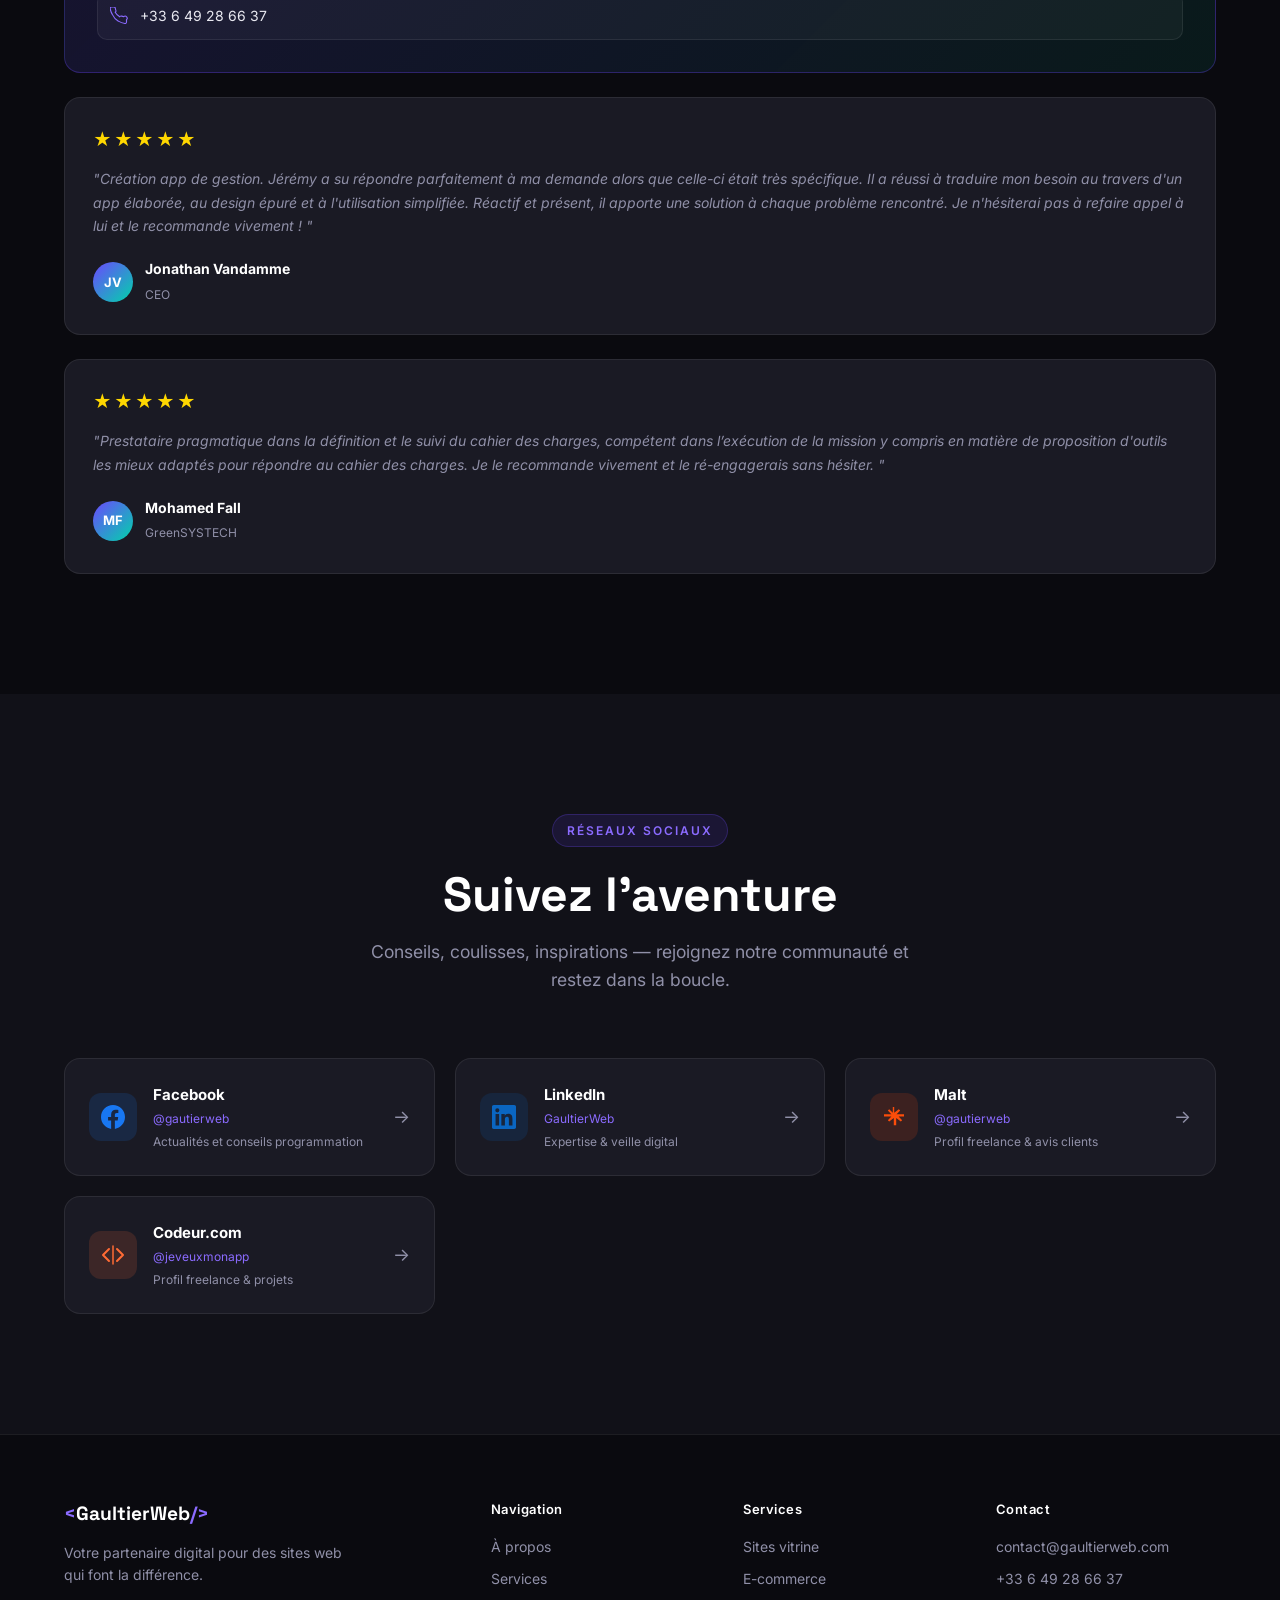
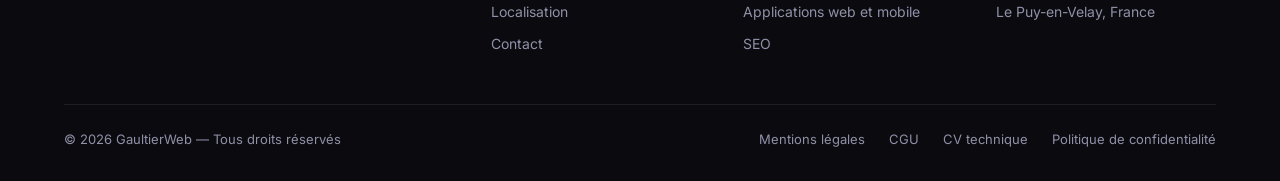
==== commit 90dc4951: "fix" ====
--- a/index.html
+++ b/index.html
@@ -41,7 +41,7 @@
       <div class="hero__blob blob-2"></div>
     </div>
     <div class="hero__content container">
-      <div class="hero__badge">Agence Web Créative</div>
+      <div class="hero__badge">Agence unipersonnelle de développement logiciel</div>
       <h1 class="hero__title">
         On transforme vos idées<br />
         en <span class="gradient-text">expériences digitales</span>
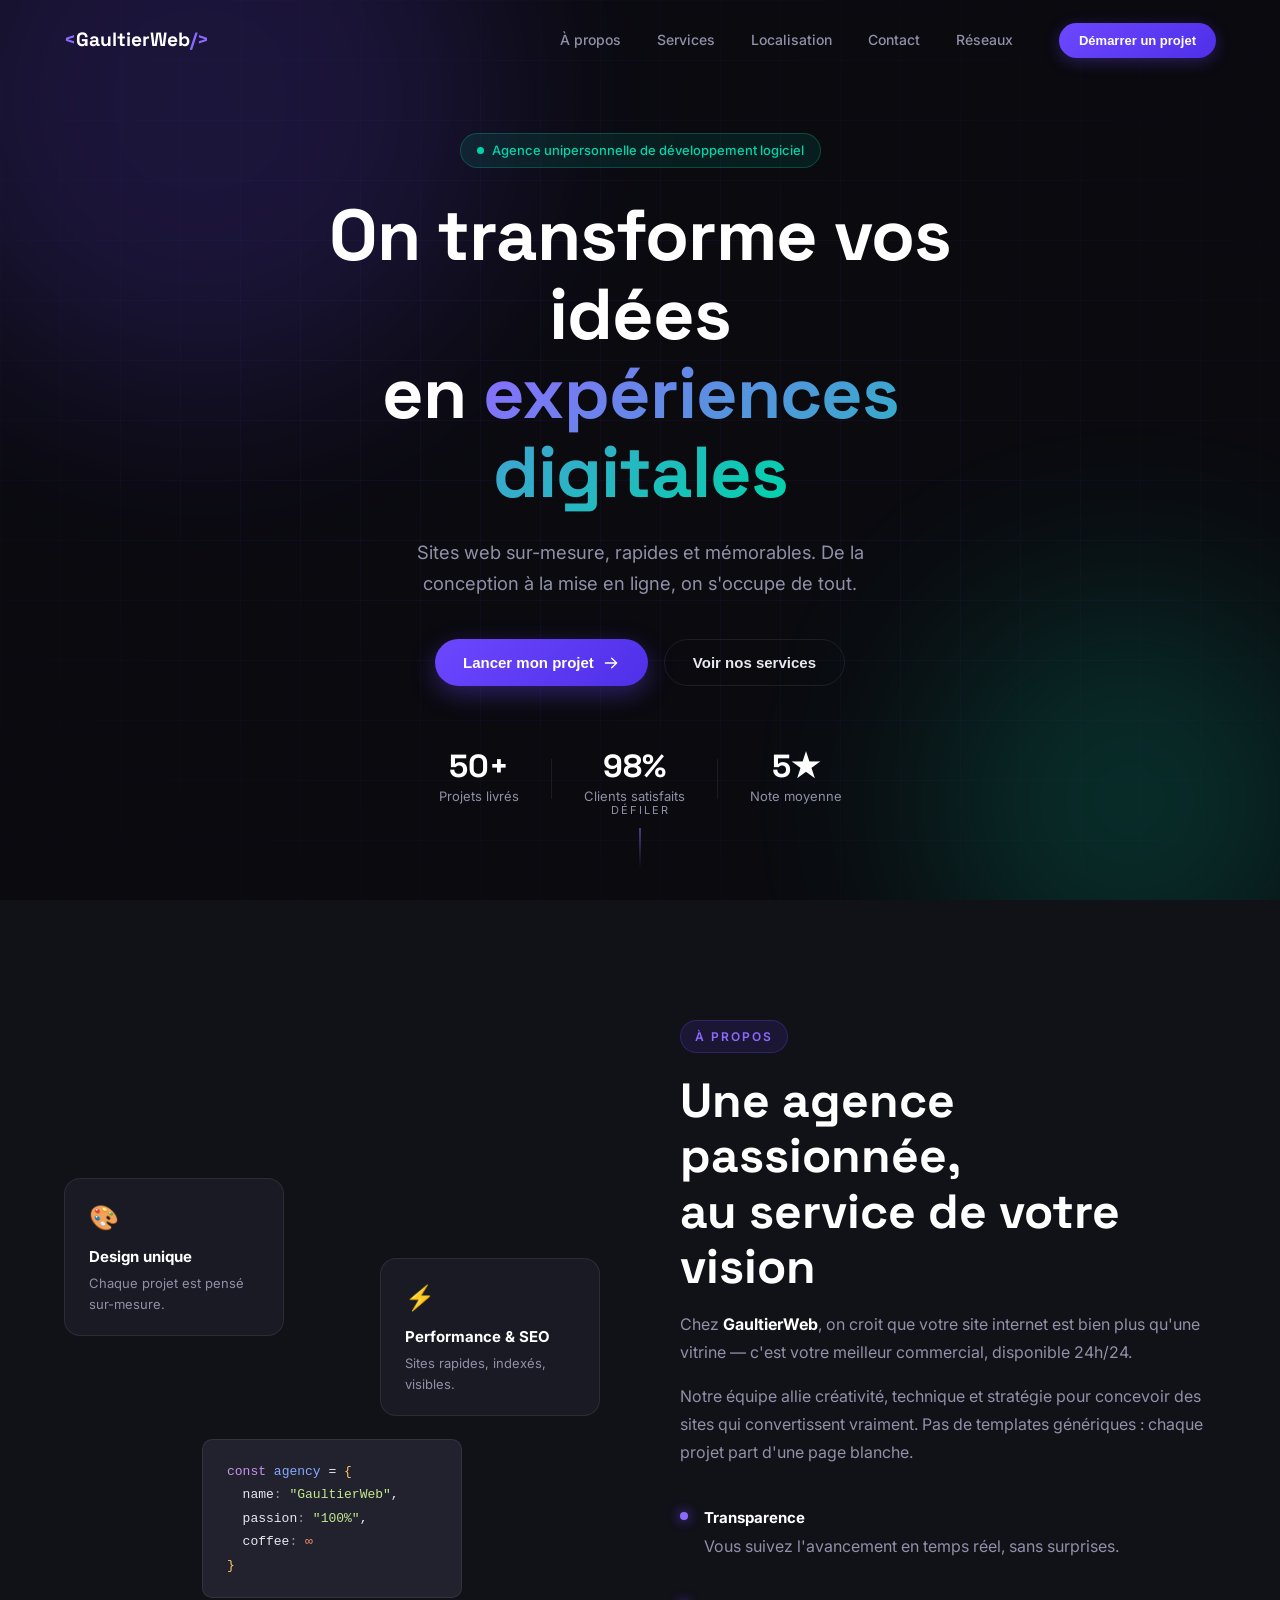
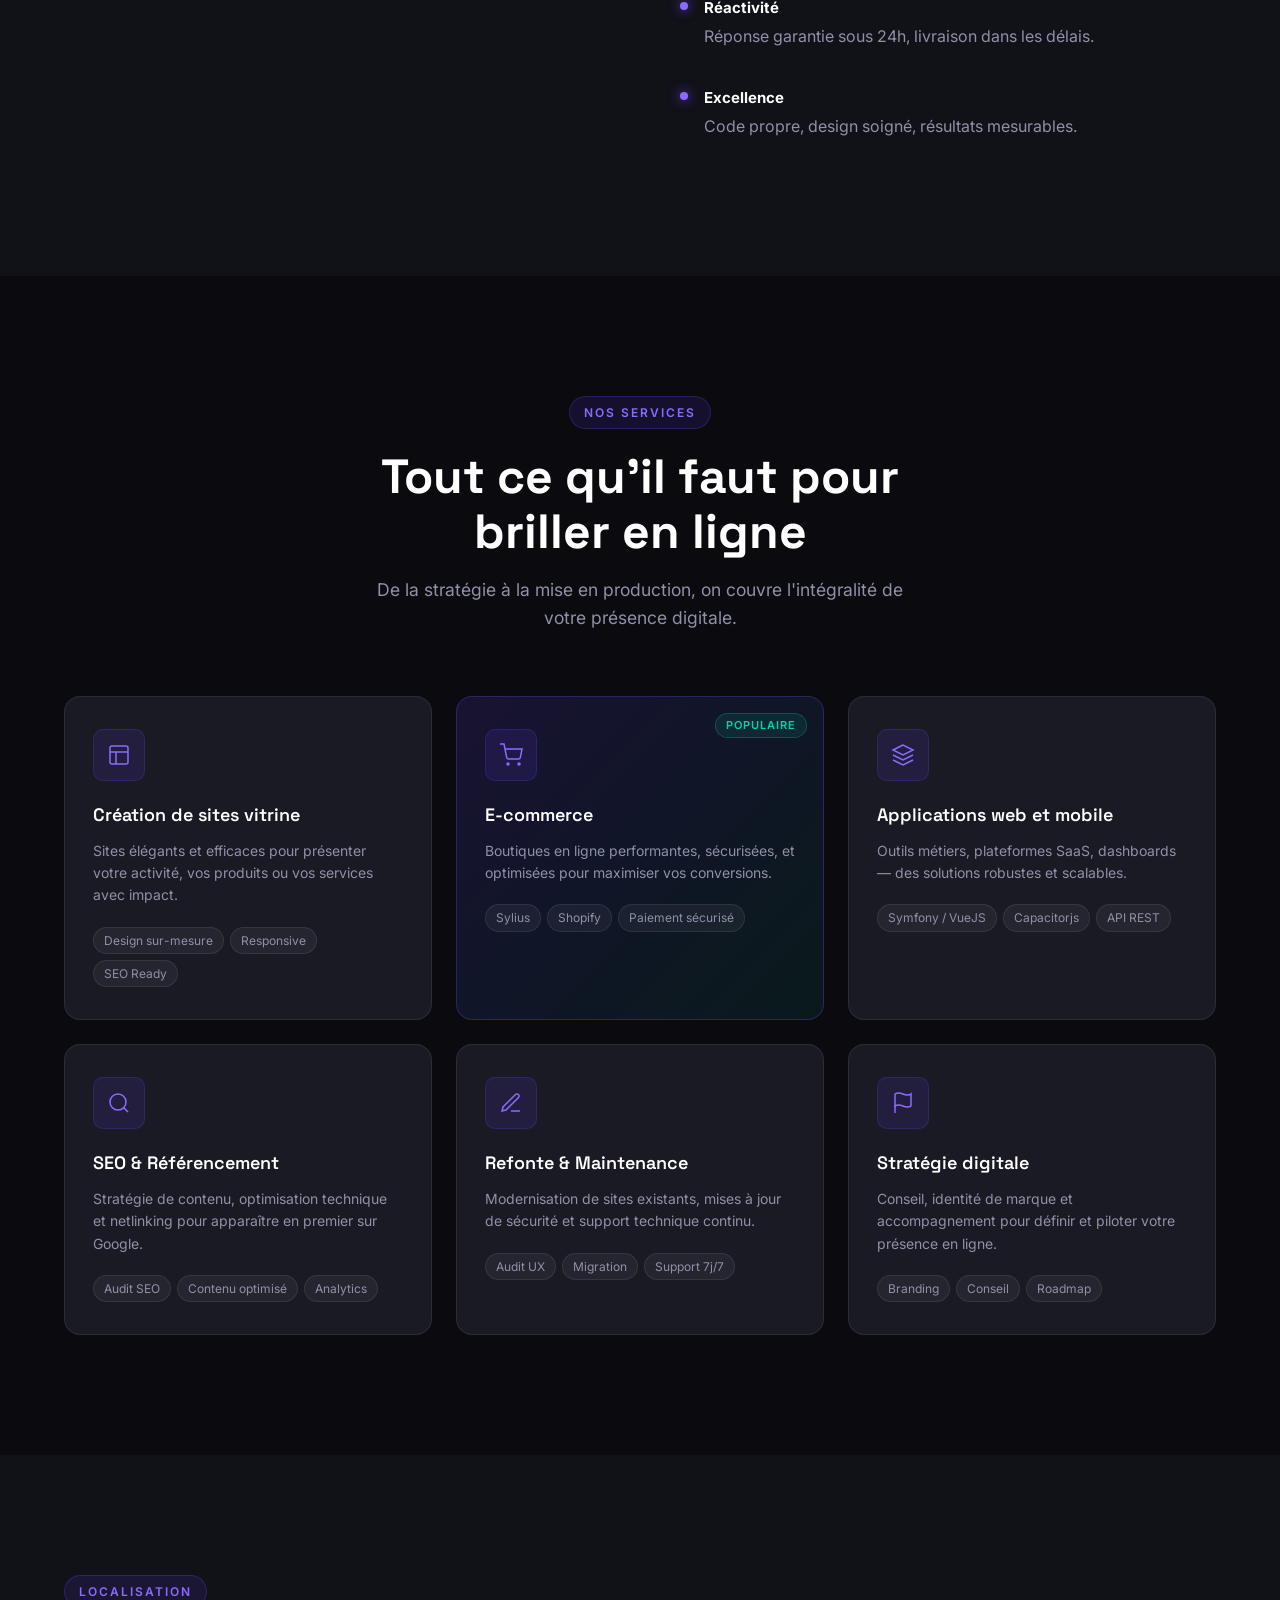
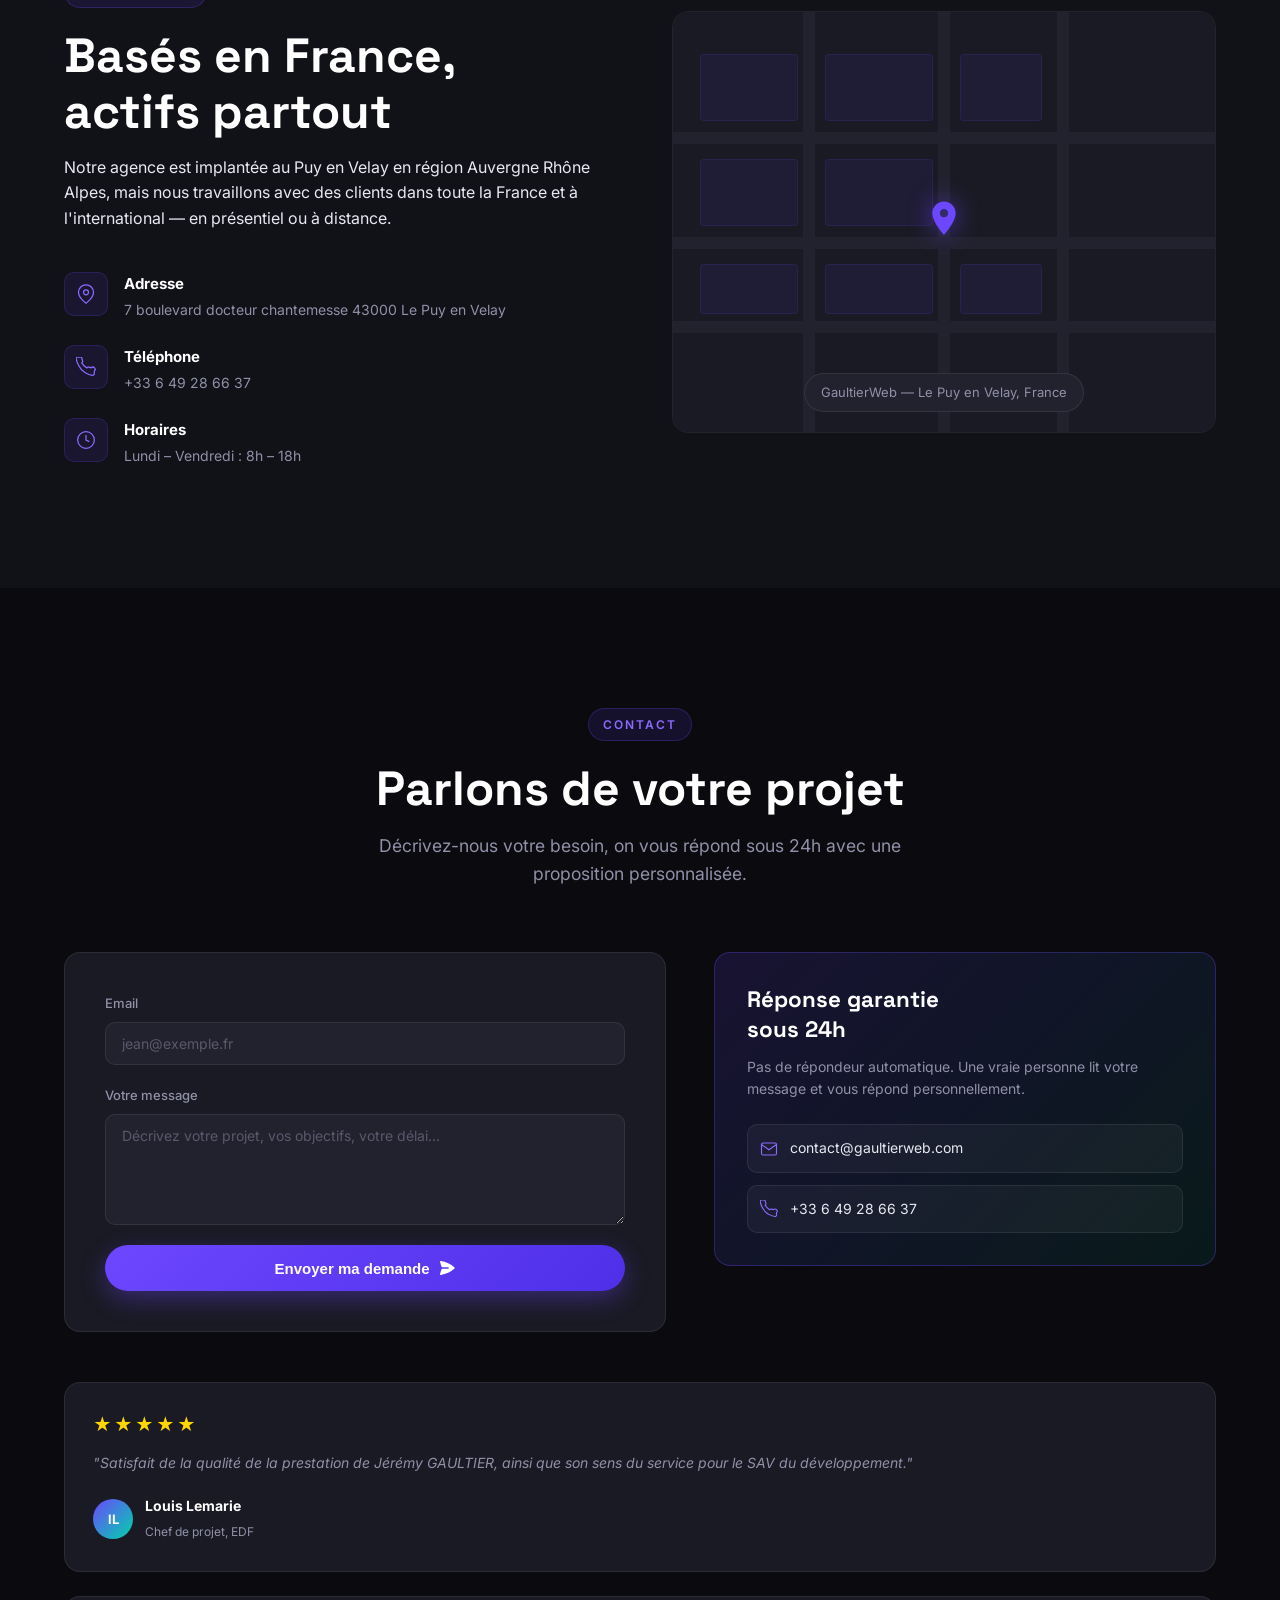
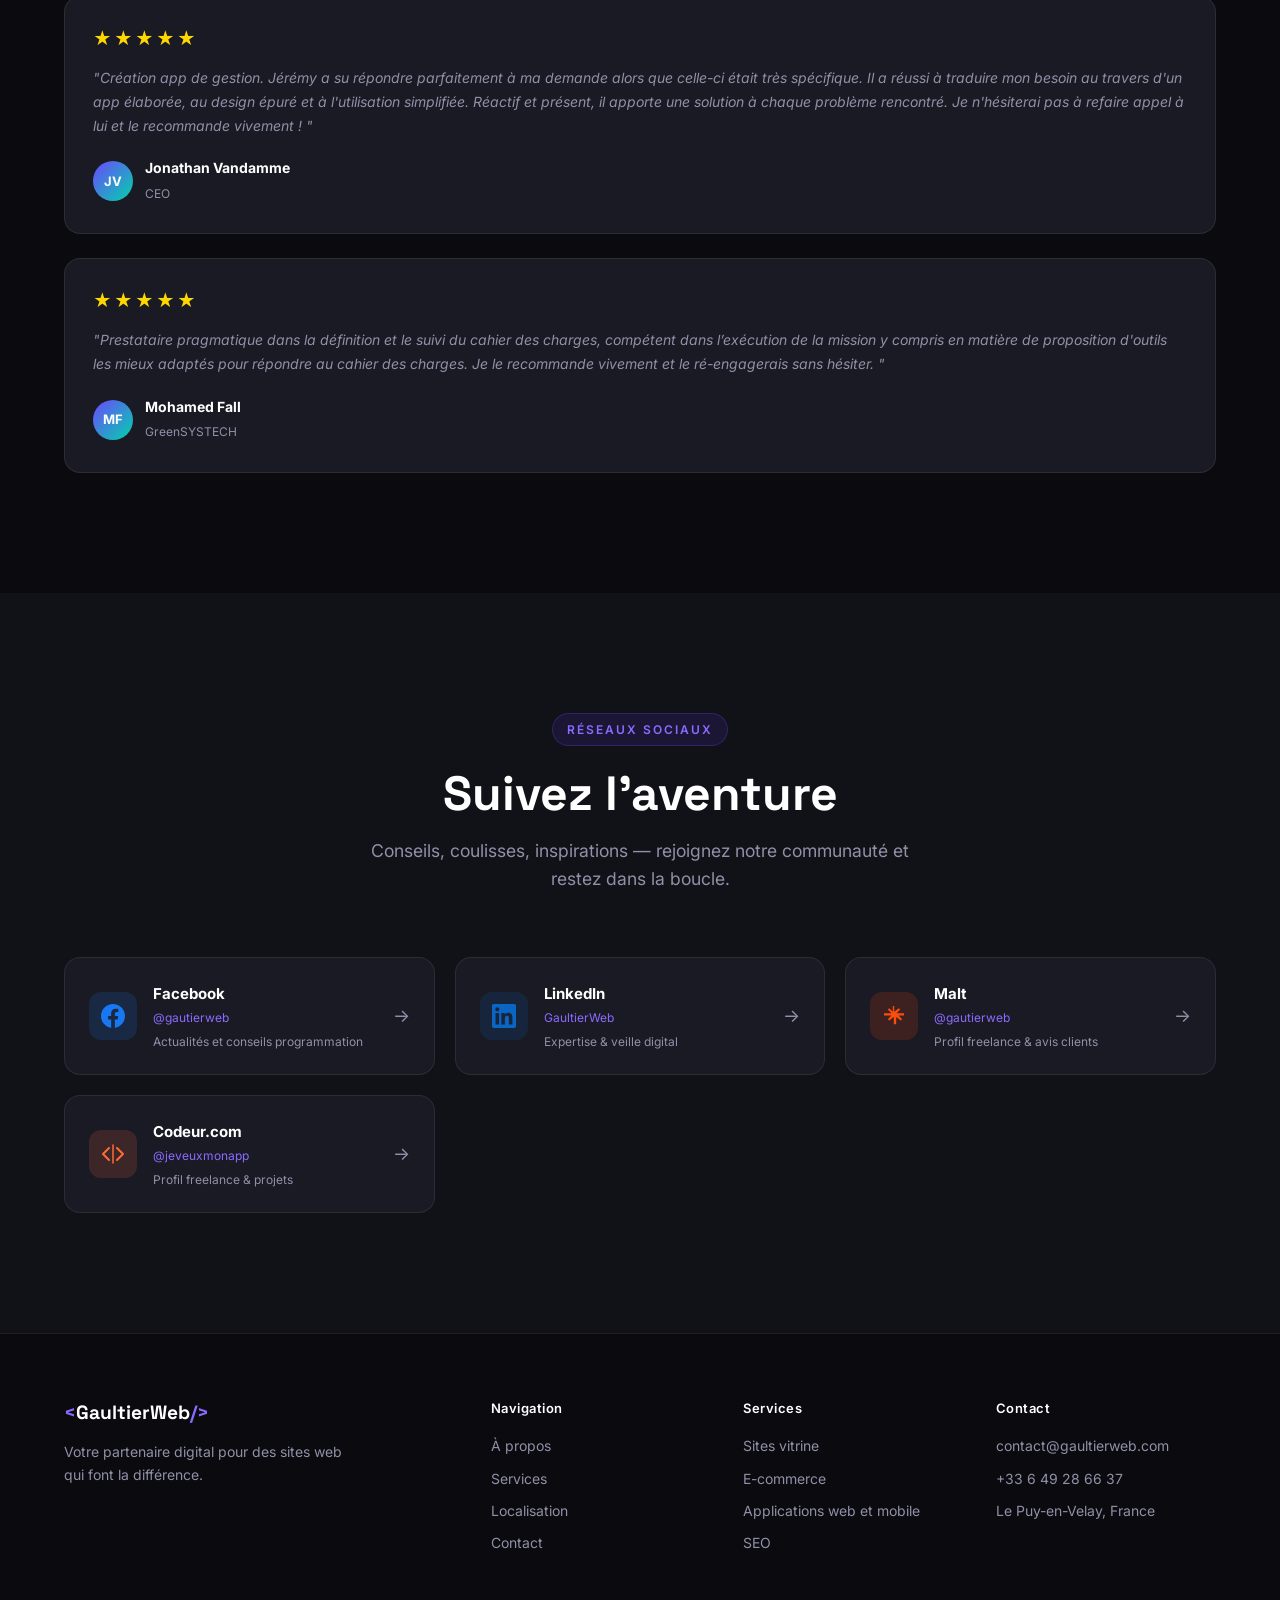
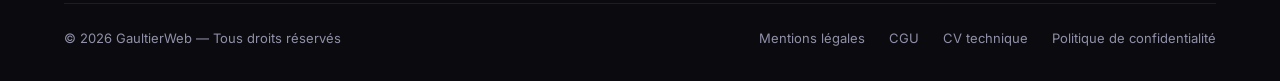
==== commit c5d28865: "fix" ====
--- a/index.html
+++ b/index.html
@@ -295,32 +295,32 @@
             ✓ Message envoyé ! On vous répond sous 24h.
           </div>
         </form>
-        <div class="testimonial-card">
-          <div class="stars">★★★★★</div>
-          <p>"Satisfait de la qualité de la prestation de Jérémy GAULTIER, ainsi que son sens du service pour le SAV du développement."</p>
-          <div class="testimonial-author">
-            <div class="author-avatar">lL</div>
-            <div>
-              <strong>Louis Lemarie</strong>
-              <span>Chef de projet, EDF</span>
-            </div>
+        <div class="contact-info-card">
+          <h3>Réponse garantie<br />sous 24h</h3>
+          <p>Pas de répondeur automatique. Une vraie personne lit votre message et vous répond personnellement.</p>
+          <div class="contact-methods">
+            <a href="mailto:contact@gaultierweb.com" class="contact-method">
+              <svg xmlns="http://www.w3.org/2000/svg" viewBox="0 0 24 24" fill="none" stroke="currentColor" stroke-width="1.5"><path d="M4 4h16c1.1 0 2 .9 2 2v12c0 1.1-.9 2-2 2H4c-1.1 0-2-.9-2-2V6c0-1.1.9-2 2-2z"/><polyline points="22,6 12,13 2,6"/></svg>
+              contact@gaultierweb.com
+            </a>
+            <a href="tel:+33649286637" class="contact-method">
+              <svg xmlns="http://www.w3.org/2000/svg" viewBox="0 0 24 24" fill="none" stroke="currentColor" stroke-width="1.5"><path d="M22 16.92v3a2 2 0 01-2.18 2 19.79 19.79 0 01-8.63-3.07A19.5 19.5 0 013.07 9.81 19.79 19.79 0 01.14 1.2 2 2 0 012.11 0h3a2 2 0 012 1.72c.127.96.361 1.903.7 2.81a2 2 0 01-.45 2.11L6.91 7.09a16 16 0 006 6l.46-.46a2 2 0 012.11-.45c.907.339 1.85.573 2.81.7A2 2 0 0122 16.92z"/></svg>
+              +33 6 49 28 66 37
+            </a>
           </div>
         </div>
       </div>
         <div class="contact__aside">
           <br />
-          <div class="contact-info-card">
-            <h3>Réponse garantie<br />sous 24h</h3>
-            <p>Pas de répondeur automatique. Une vraie personne lit votre message et vous répond personnellement.</p>
-            <div class="contact-methods">
-              <a href="mailto:contact@gaultierweb.com" class="contact-method">
-                <svg xmlns="http://www.w3.org/2000/svg" viewBox="0 0 24 24" fill="none" stroke="currentColor" stroke-width="1.5"><path d="M4 4h16c1.1 0 2 .9 2 2v12c0 1.1-.9 2-2 2H4c-1.1 0-2-.9-2-2V6c0-1.1.9-2 2-2z"/><polyline points="22,6 12,13 2,6"/></svg>
-                contact@gaultierweb.com
-              </a>
-              <a href="tel:+33649286637" class="contact-method">
-                <svg xmlns="http://www.w3.org/2000/svg" viewBox="0 0 24 24" fill="none" stroke="currentColor" stroke-width="1.5"><path d="M22 16.92v3a2 2 0 01-2.18 2 19.79 19.79 0 01-8.63-3.07A19.5 19.5 0 013.07 9.81 19.79 19.79 0 01.14 1.2 2 2 0 012.11 0h3a2 2 0 012 1.72c.127.96.361 1.903.7 2.81a2 2 0 01-.45 2.11L6.91 7.09a16 16 0 006 6l.46-.46a2 2 0 012.11-.45c.907.339 1.85.573 2.81.7A2 2 0 0122 16.92z"/></svg>
-                +33 6 49 28 66 37
-              </a>
+          <div class="testimonial-card">
+            <div class="stars">★★★★★</div>
+            <p>"Satisfait de la qualité de la prestation de Jérémy GAULTIER, ainsi que son sens du service pour le SAV du développement."</p>
+            <div class="testimonial-author">
+              <div class="author-avatar">lL</div>
+              <div>
+                <strong>Louis Lemarie</strong>
+                <span>Chef de projet, EDF</span>
+              </div>
             </div>
           </div>
           <div class="testimonial-card">
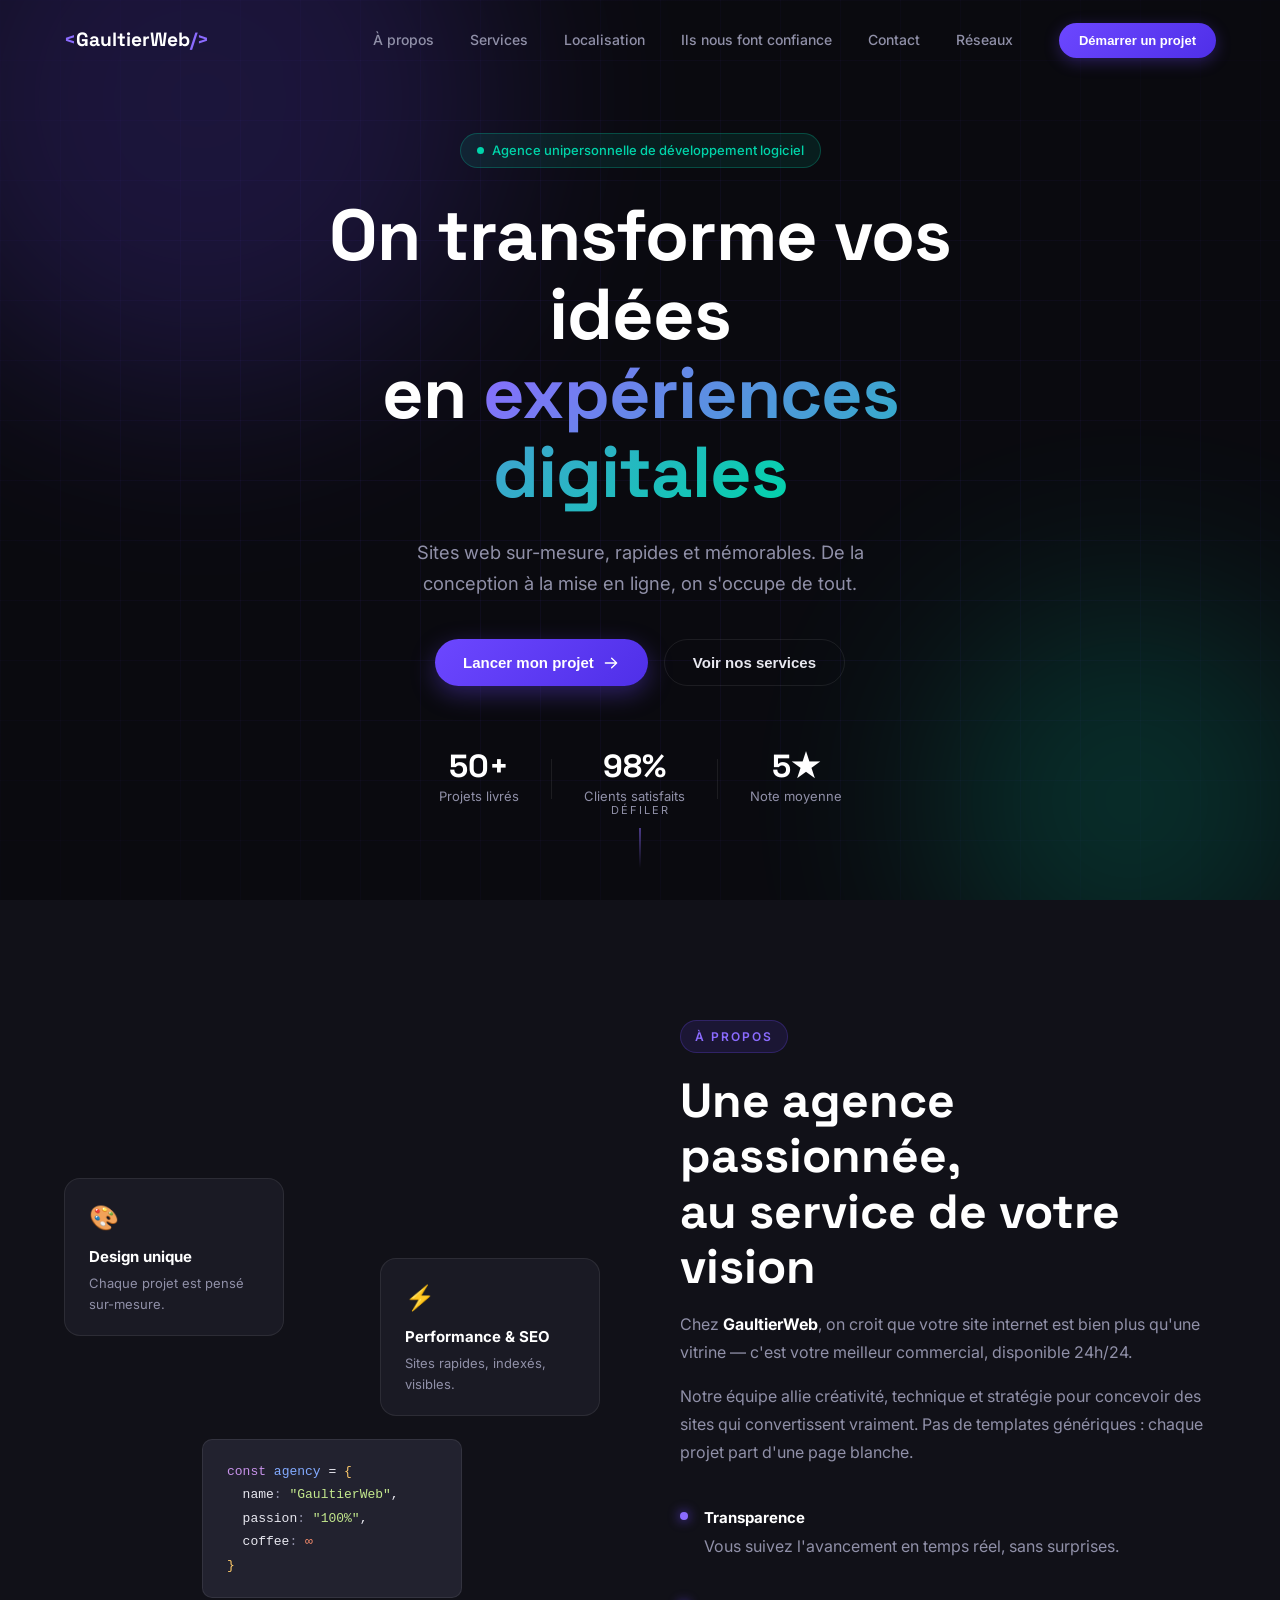
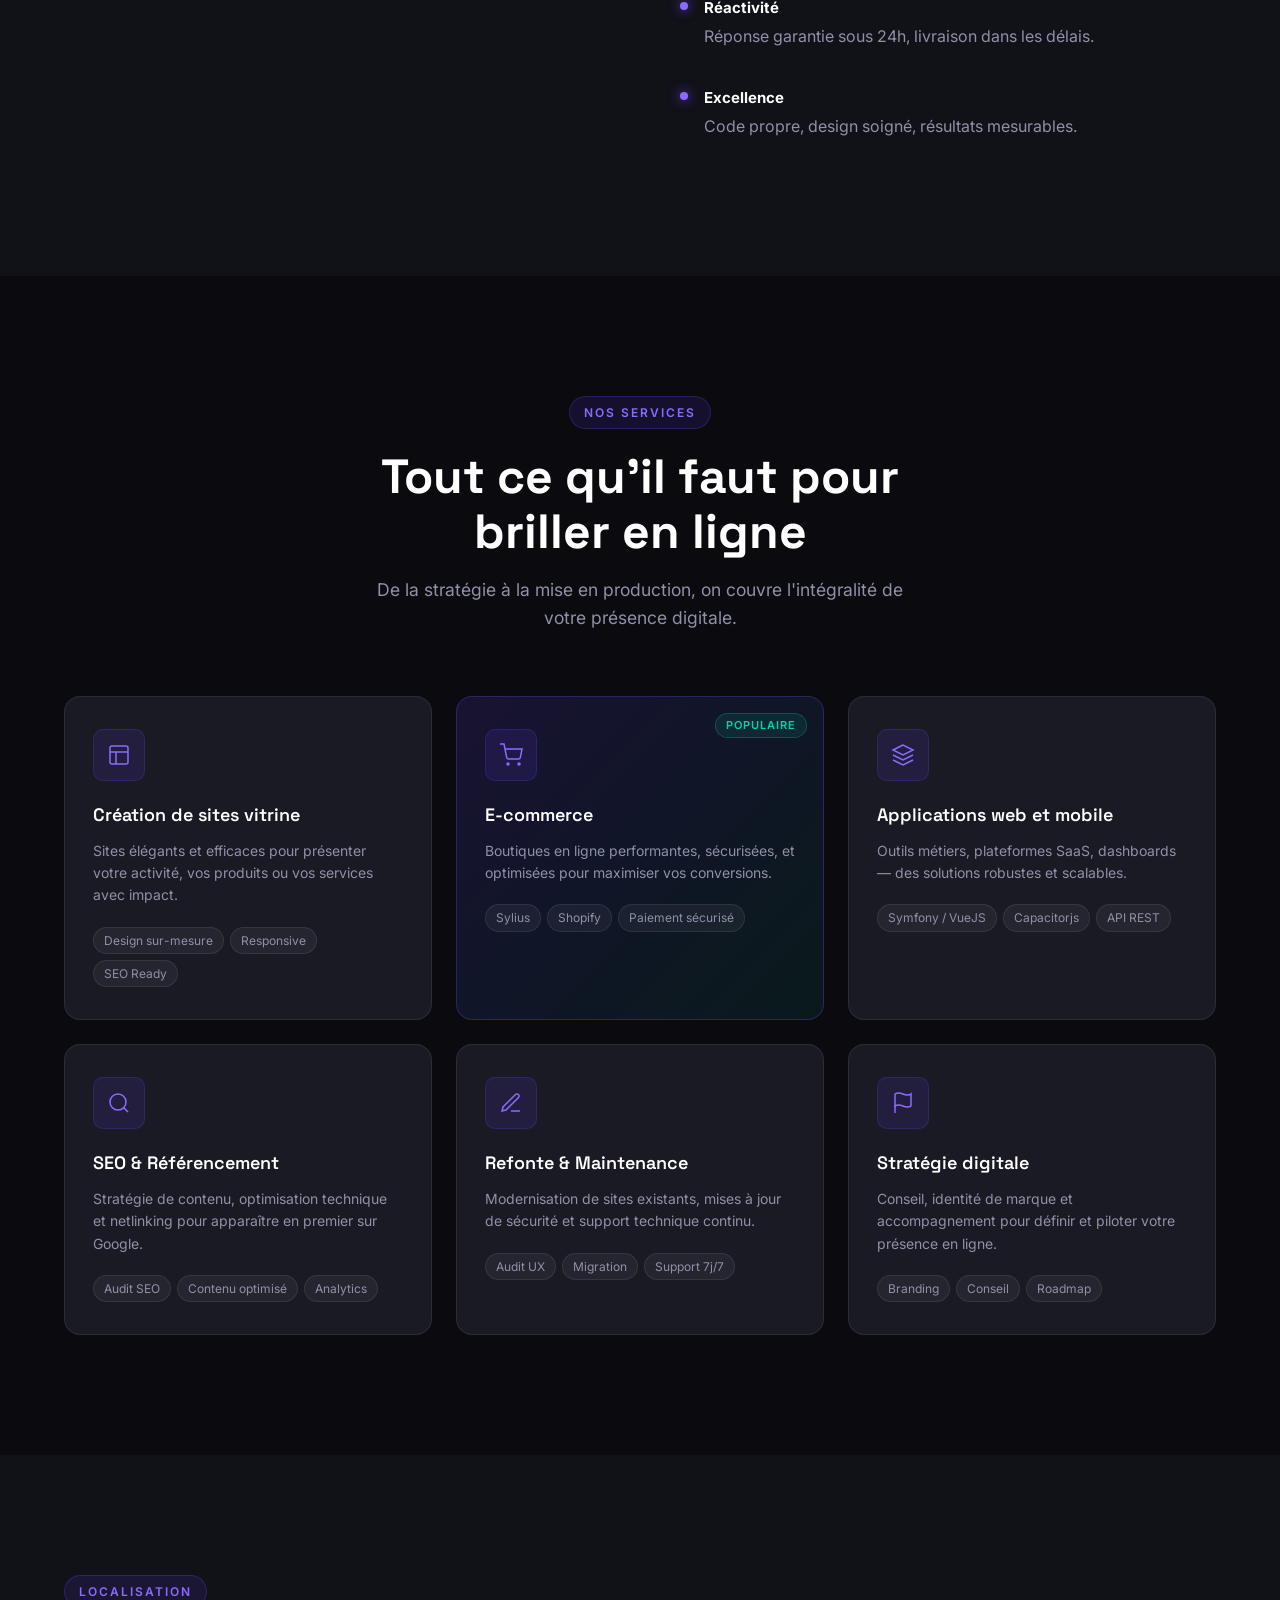
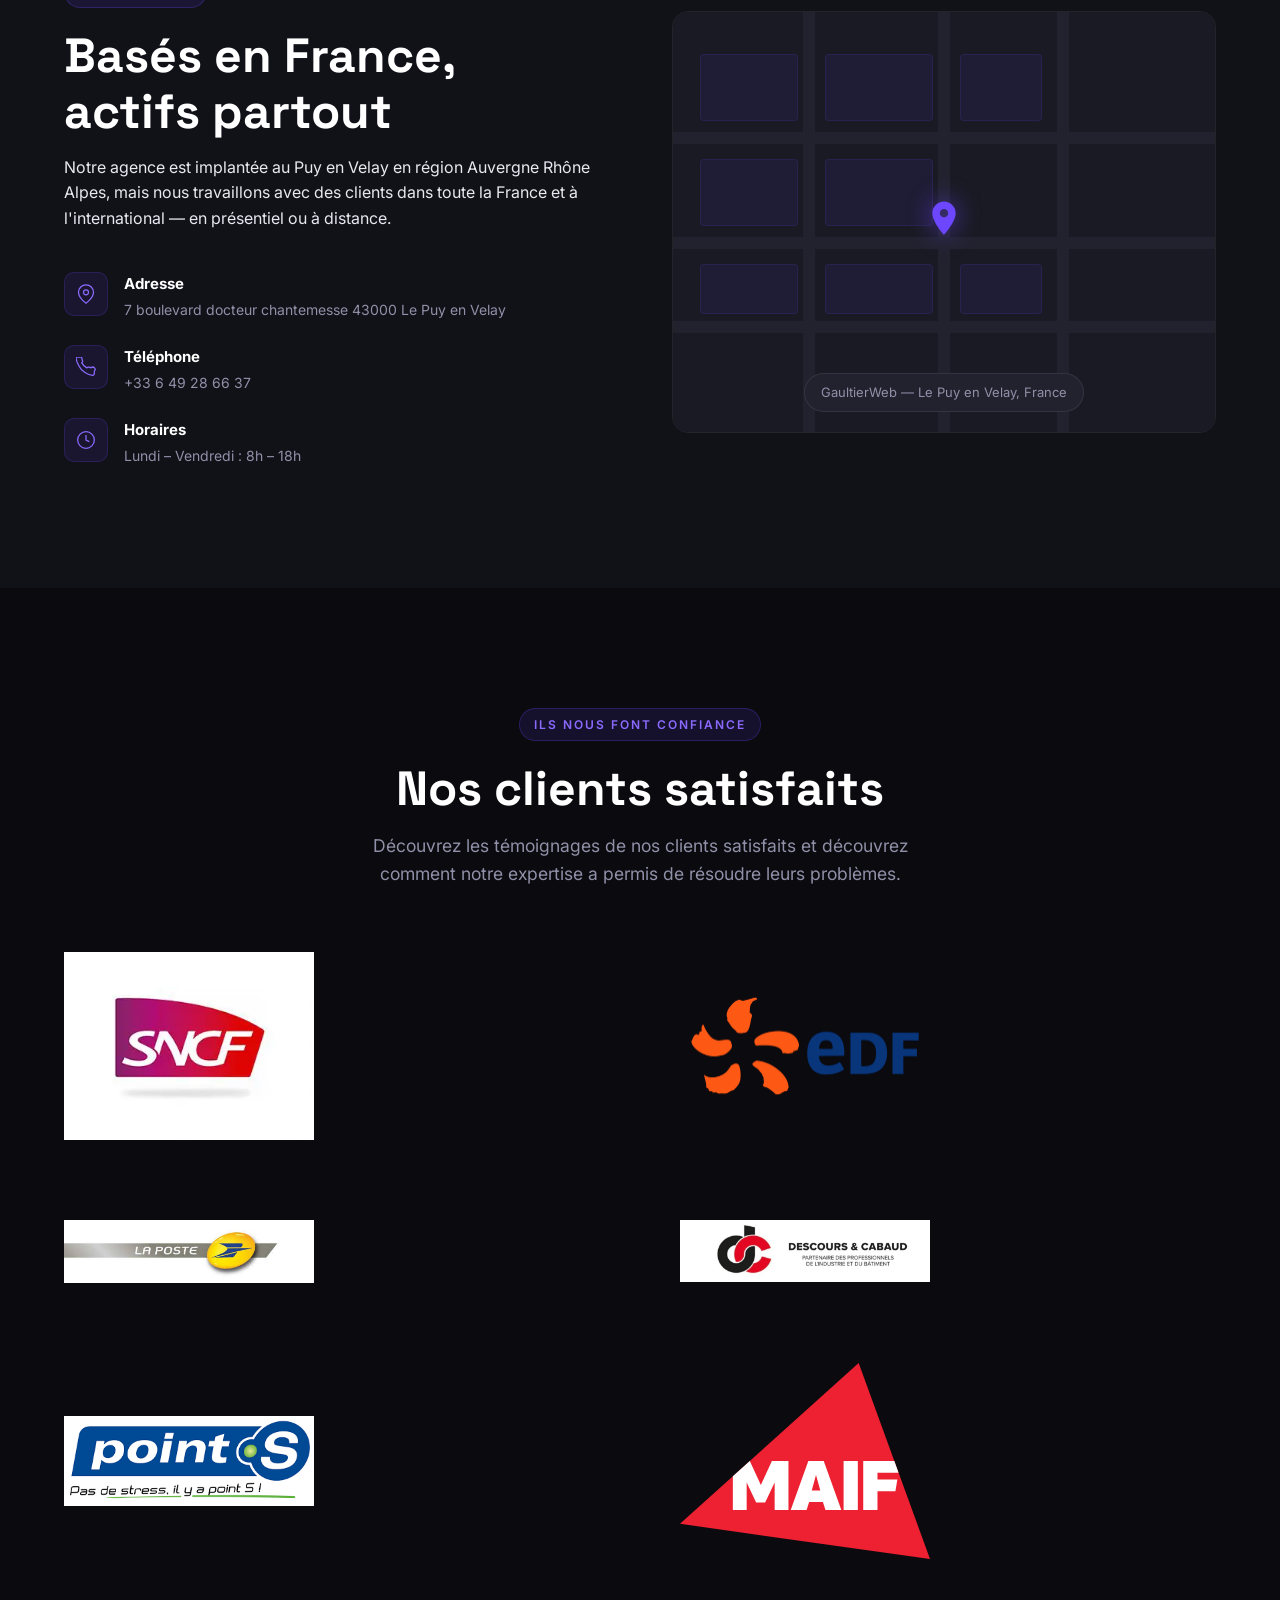
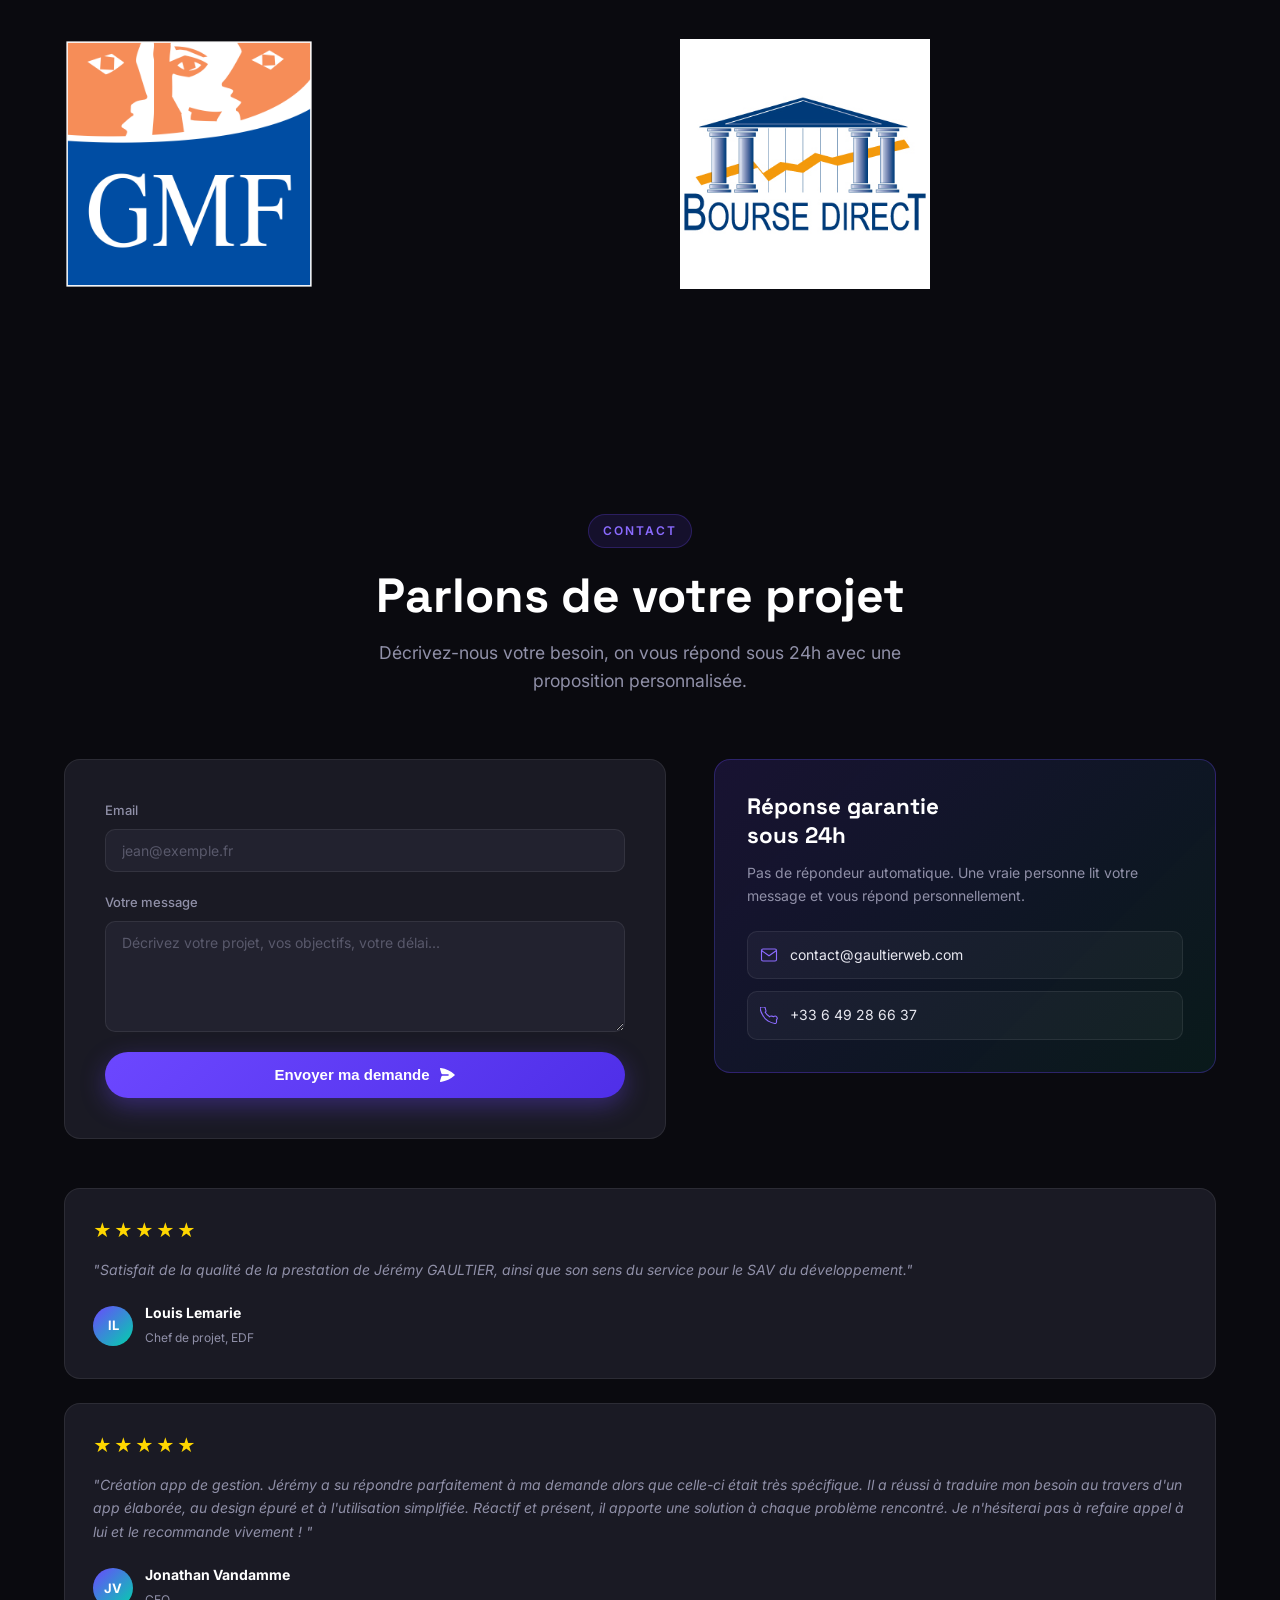
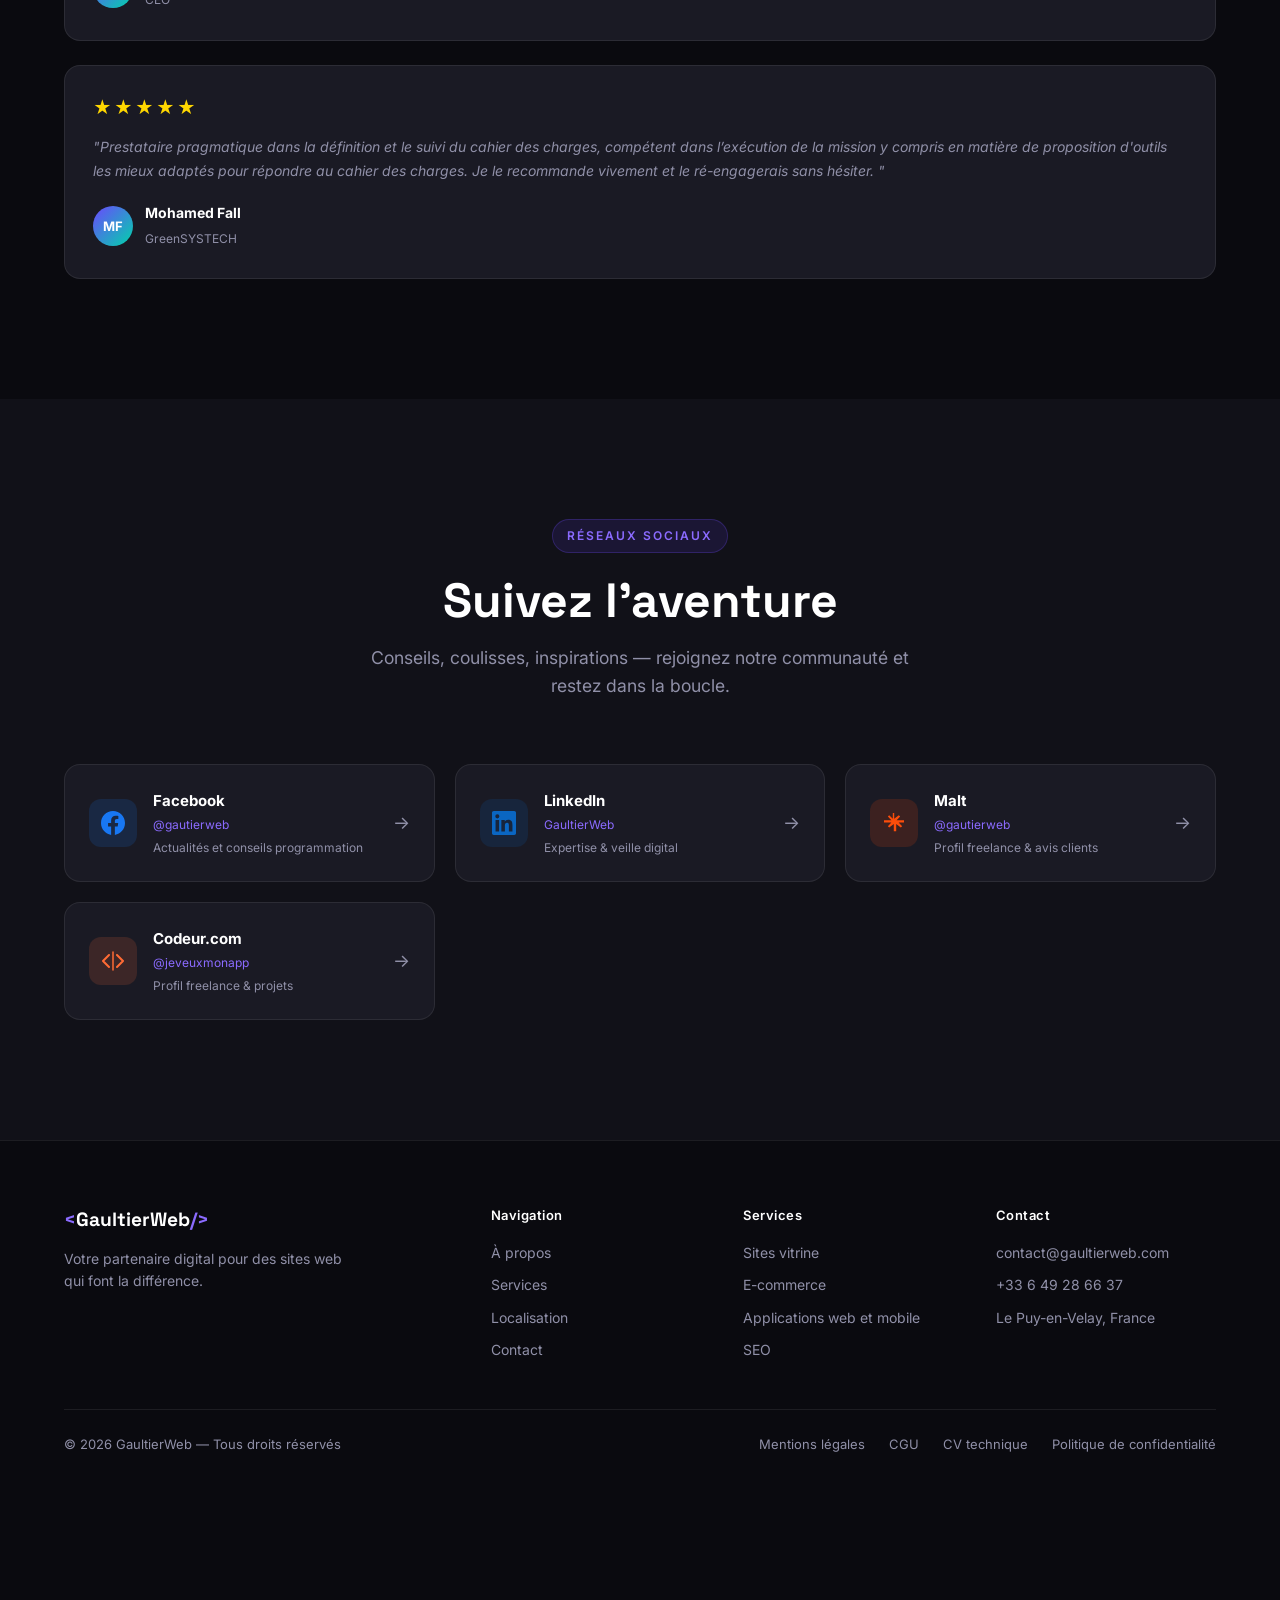
==== commit 0d627006: "fix" ====
--- a/index.html
+++ b/index.html
@@ -8,6 +8,12 @@
   <link rel="preconnect" href="https://fonts.googleapis.com" />
   <link rel="preconnect" href="https://fonts.gstatic.com" crossorigin />
   <link href="https://fonts.googleapis.com/css2?family=Inter:wght@300;400;500;600;700;800&family=Space+Grotesk:wght@400;500;600;700&display=swap" rel="stylesheet" />
+  <!-- Début de widget de badge Calendly -->
+  <link href="https://assets.calendly.com/assets/external/widget.css" rel="stylesheet">
+  <script src="https://assets.calendly.com/assets/external/widget.js" type="text/javascript" async></script>
+  <script type="text/javascript">window.onload = function() { Calendly.initBadgeWidget({ url: 'https://calendly.com/jeremy-gaultier/15min', text: 'Prendre rendez-vous ', color: '#0069ff', textColor: '#ffffff', branding: true }); }</script>
+  <!-- Fin de widget de badge Calendly -->
+
 </head>
 <body>
 
@@ -21,6 +27,7 @@
         <li><a href="#about">À propos</a></li>
         <li><a href="#services">Services</a></li>
         <li><a href="#location">Localisation</a></li>
+        <li><a href="#partner">Ils nous font confiance</a></li>
         <li><a href="#contact">Contact</a></li>
         <li><a href="#social">Réseaux</a></li>
       </ul>
@@ -268,6 +275,21 @@
     </div>
   </section>
 
+  <!-- ░░ CONTACT ░░ -->
+  <section id="partner" class="section contact">
+    <section class="container">
+      <div class="section-header">
+        <div class="section-label">Ils nous font confiance</div>
+        <h2 class="section-title">Nos clients satisfaits</h2>
+        <p class="section-sub">Découvrez les témoignages de nos clients satisfaits et découvrez comment notre expertise a permis de résoudre leurs problèmes.</p>
+      </div>
+      <div class="about__grid" style="text-align: center;">
+        <img src="sncf.webp" alt="sncf" width="250" /> <img src="edf.png" alt="edf" width="250" />  <img src="laposte.jpeg" alt="la poste" width="250" />  <img src="descourdetcabaud.jpeg" alt="Descours et Cabaud" width="250" />
+        <img src="points.png" alt="Point s" width="250" /> <img src="maif.svg" alt="Maif" width="250" /> <img src="gmf.png" alt="GMF" width="250" /> <img src="boursedirect.jpg" alt="Bourse direct" width="250" />
+        <br />
+
+      </div>
+  </section>
 <!-- ░░ CONTACT ░░ -->
   <section id="contact" class="section contact">
     <div class="container">
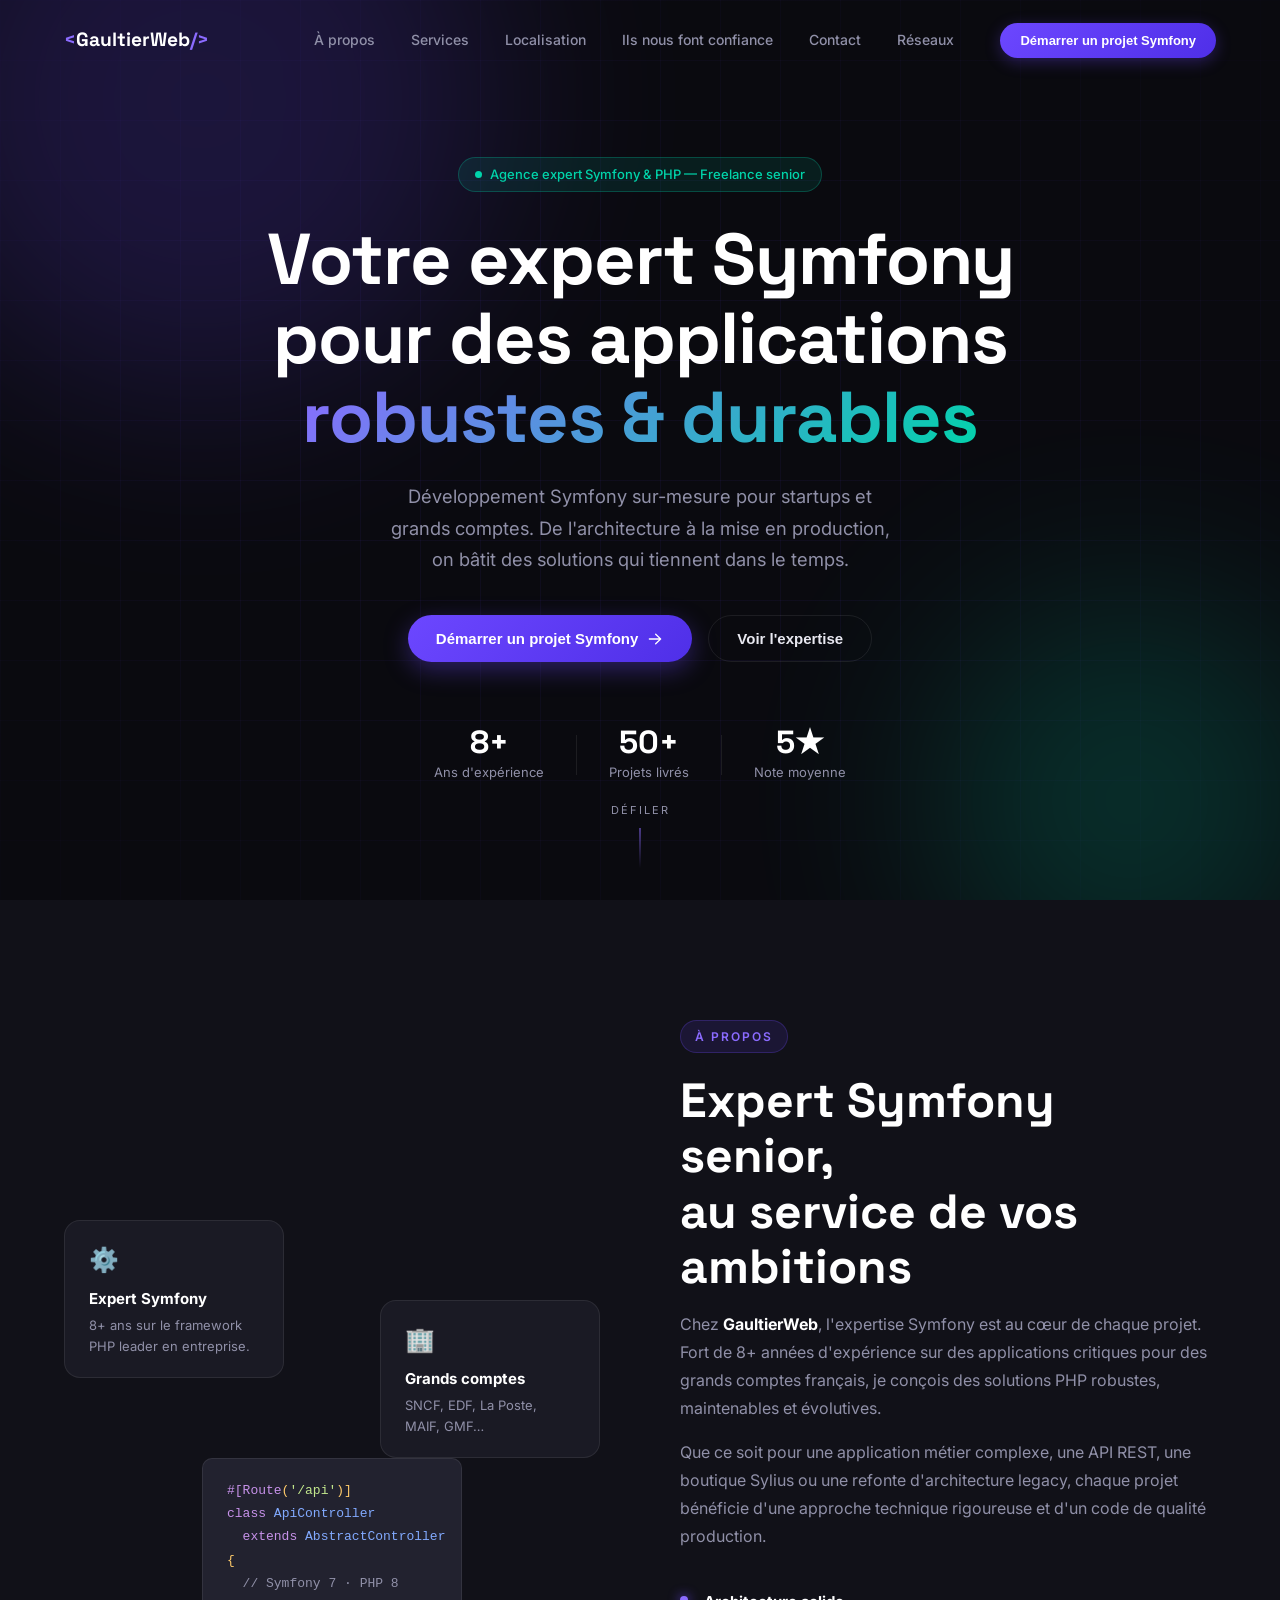
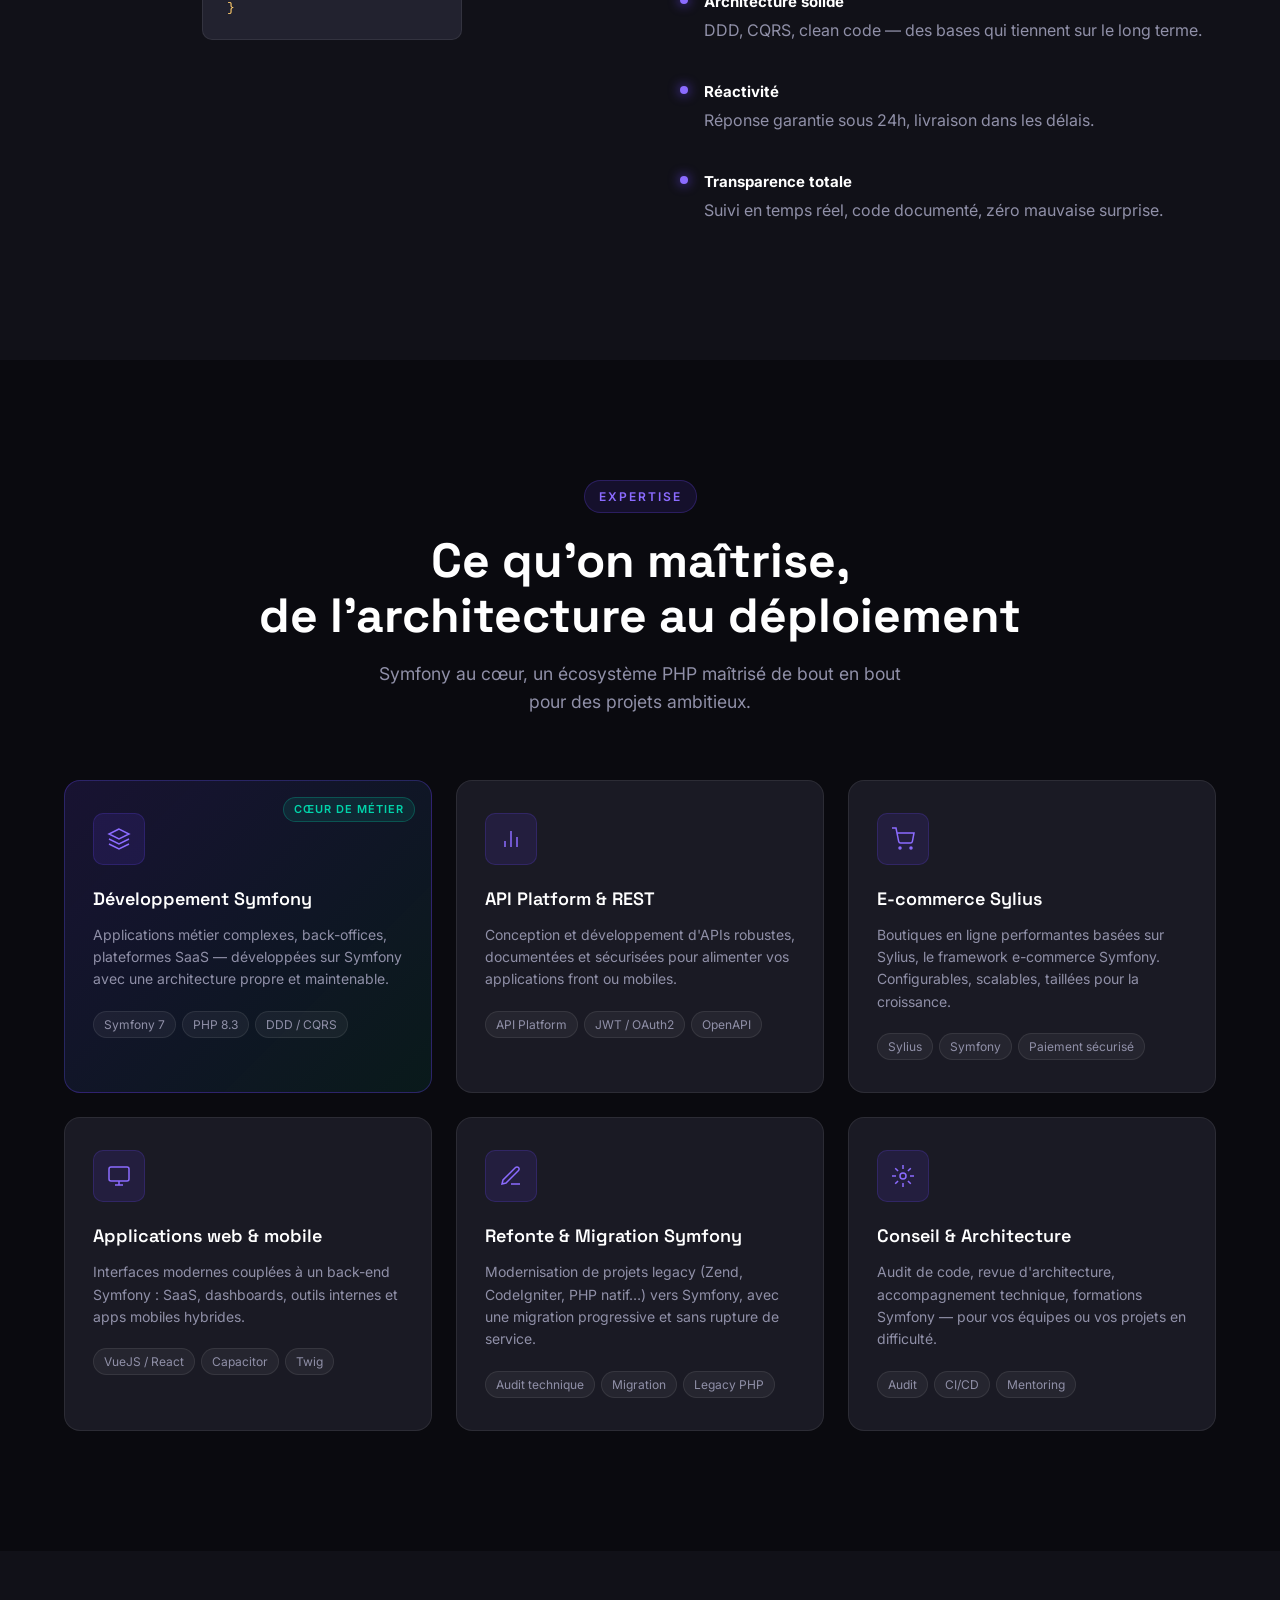
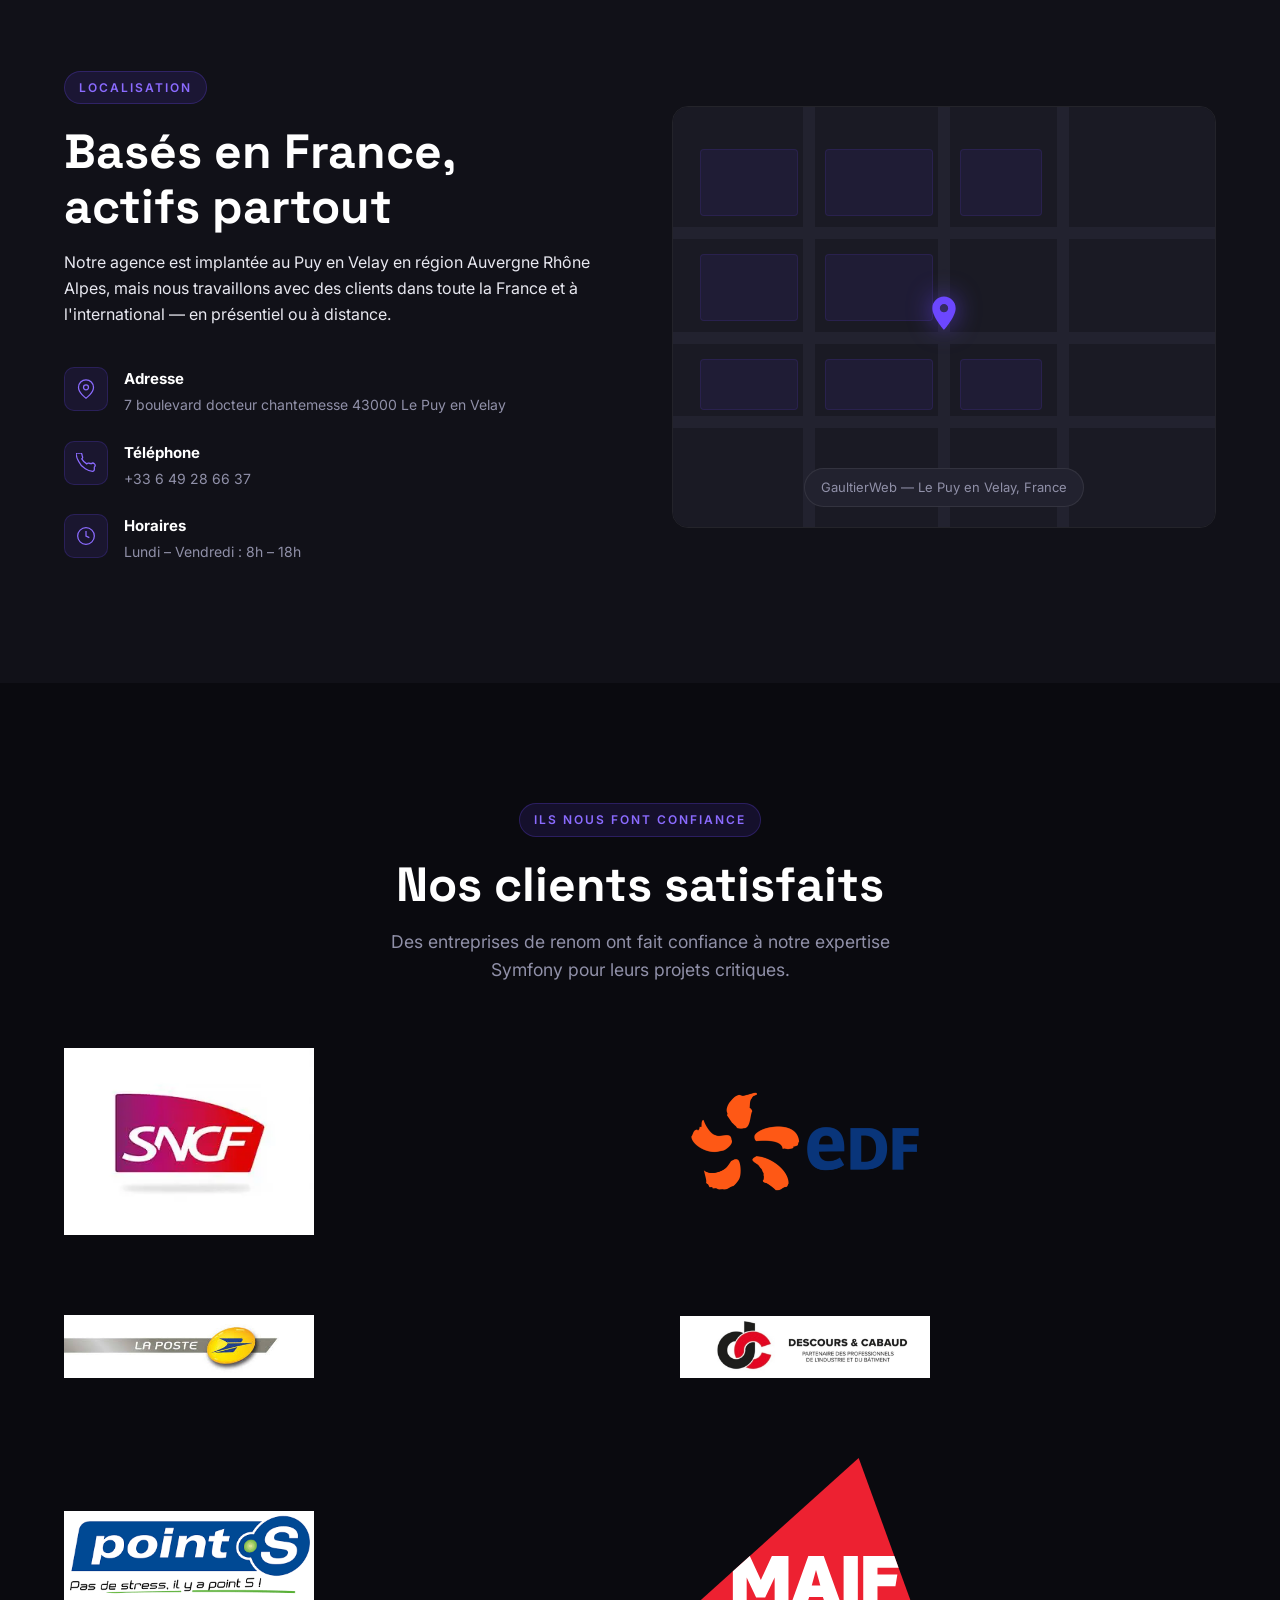
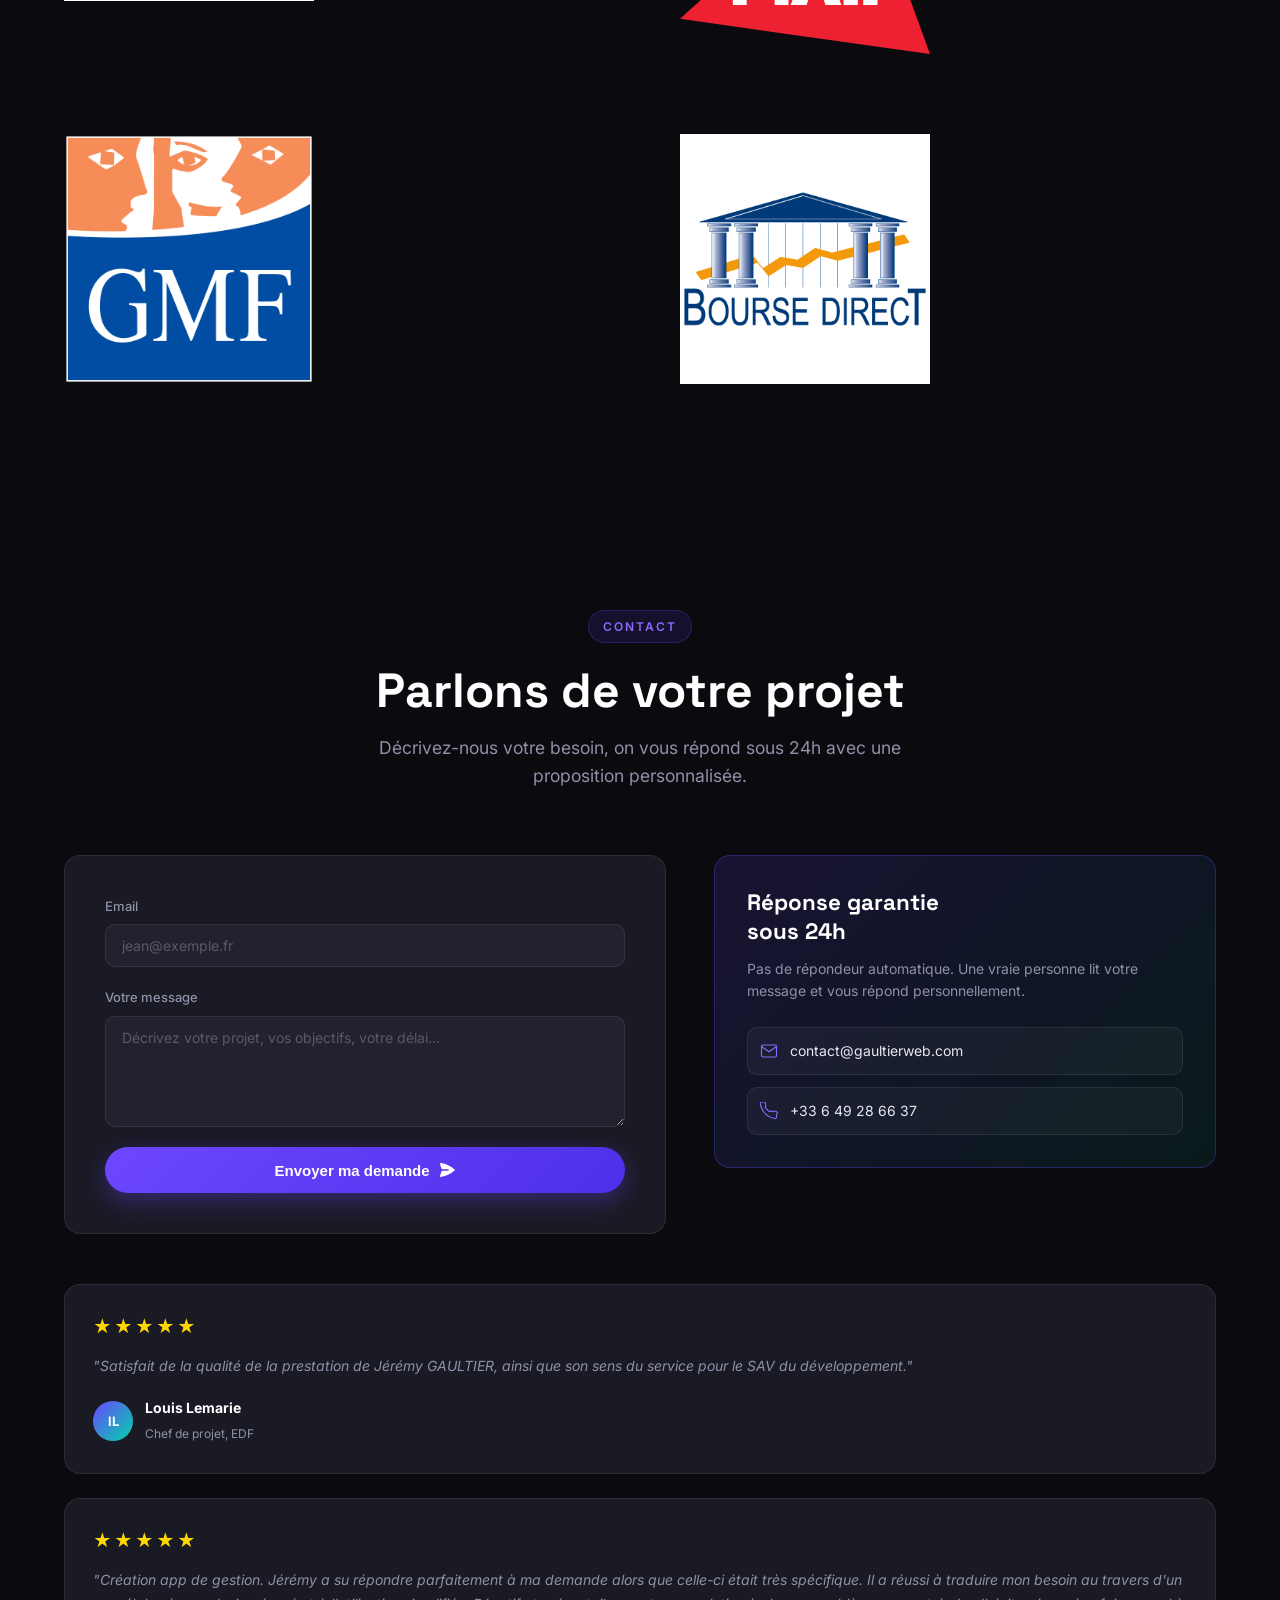
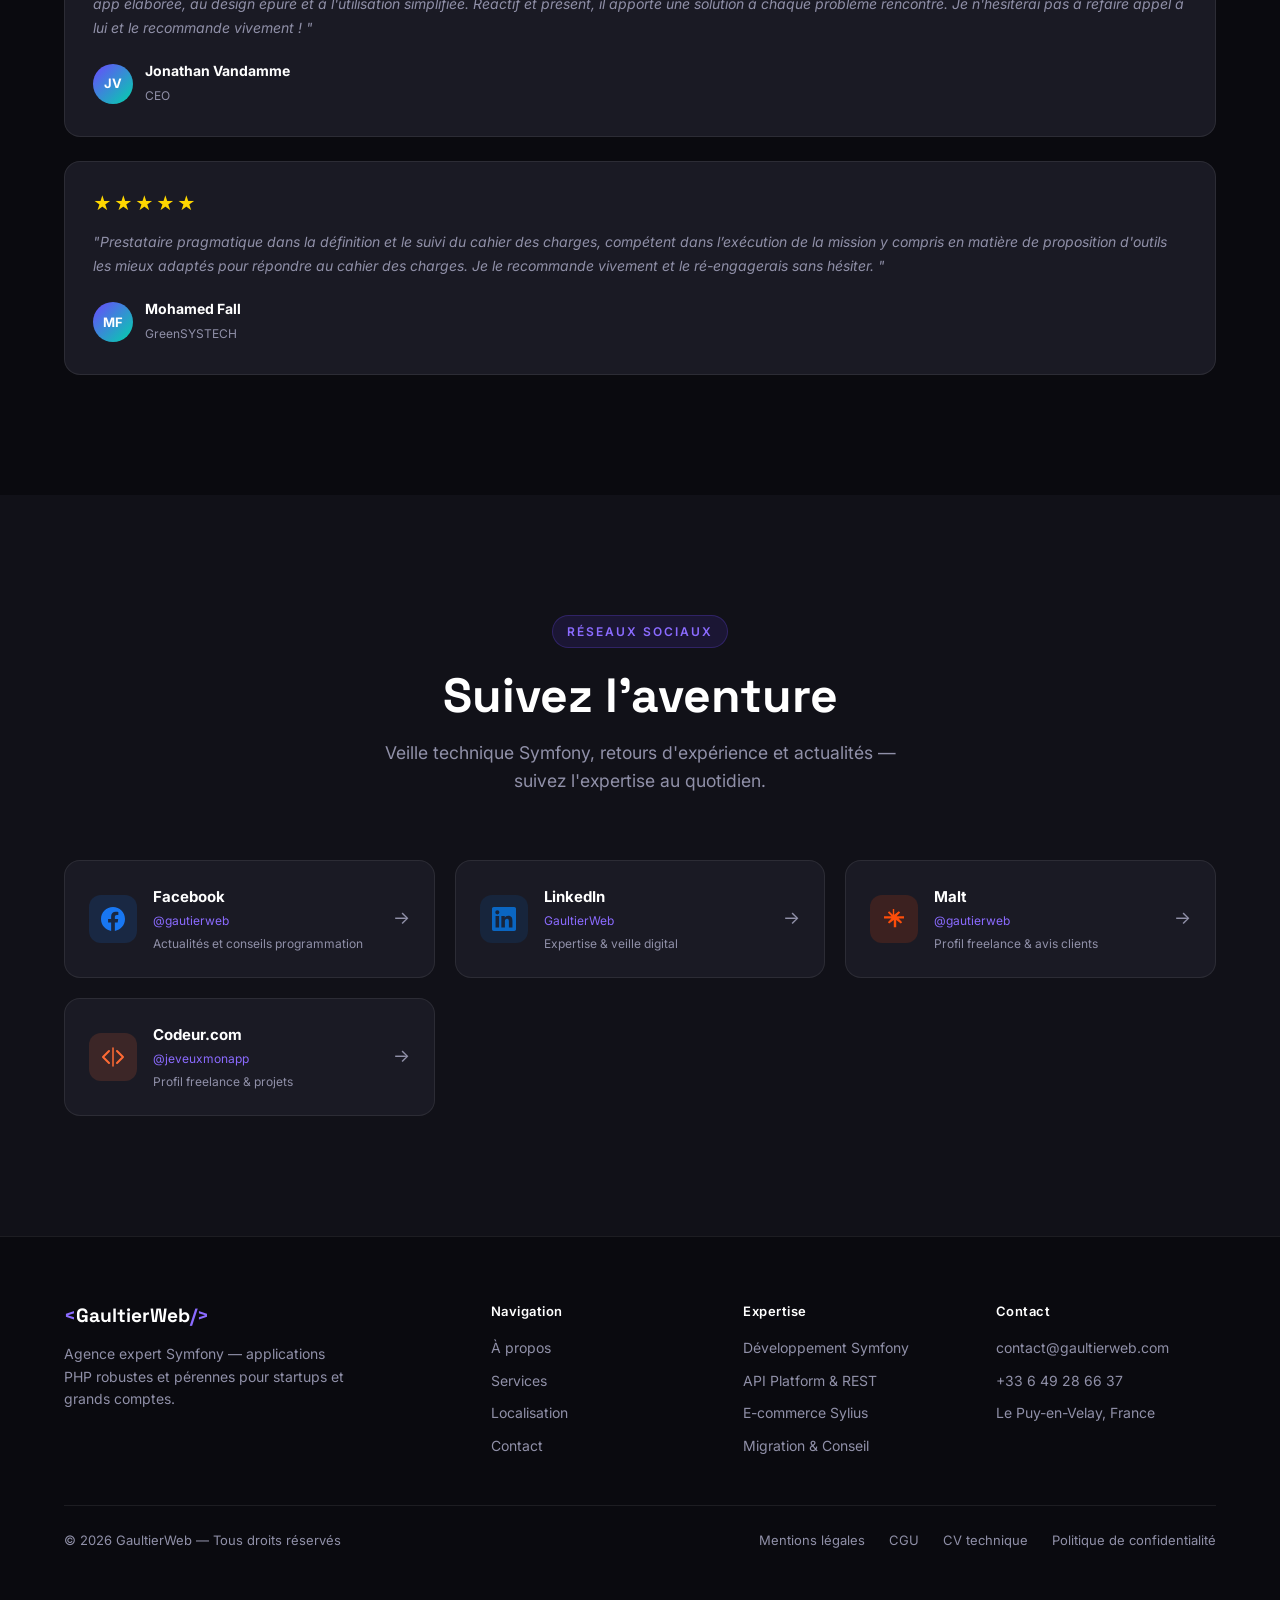
==== commit 136cabff: "feat(index): branding evolution" ====
--- a/index.html
+++ b/index.html
@@ -3,7 +3,7 @@
 <head>
   <meta charset="UTF-8" />
   <meta name="viewport" content="width=device-width, initial-scale=1.0" />
-  <title>GaultierWeb — Agence de Création de Sites Web</title>
+  <title>GaultierWeb — Agence Expert Symfony</title>
   <link rel="stylesheet" href="style.css" />
   <link rel="preconnect" href="https://fonts.googleapis.com" />
   <link rel="preconnect" href="https://fonts.gstatic.com" crossorigin />
@@ -32,7 +32,7 @@
         <li><a href="#social">Réseaux</a></li>
       </ul>
       <button class="nav__cta" onclick="document.getElementById('contact').scrollIntoView({behavior:'smooth'})">
-        Démarrer un projet
+        Démarrer un projet Symfony
       </button>
       <button class="nav__burger" id="burger" aria-label="Menu">
         <span></span><span></span><span></span>
@@ -48,27 +48,27 @@
       <div class="hero__blob blob-2"></div>
     </div>
     <div class="hero__content container">
-      <div class="hero__badge">Agence unipersonnelle de développement logiciel</div>
+      <div class="hero__badge">Agence expert Symfony &amp; PHP — Freelance senior</div>
       <h1 class="hero__title">
-        On transforme vos idées<br />
-        en <span class="gradient-text">expériences digitales</span>
+        Votre expert Symfony<br />
+        pour des applications <span class="gradient-text">robustes &amp; durables</span>
       </h1>
       <p class="hero__sub">
-        Sites web sur-mesure, rapides et mémorables. De la conception à la mise en ligne, on s'occupe de tout.
+        Développement Symfony sur-mesure pour startups et grands comptes. De l'architecture à la mise en production, on bâtit des solutions qui tiennent dans le temps.
       </p>
       <div class="hero__actions">
         <button class="btn btn--primary" onclick="document.getElementById('contact').scrollIntoView({behavior:'smooth'})">
-          Lancer mon projet
+          Démarrer un projet Symfony
           <svg xmlns="http://www.w3.org/2000/svg" viewBox="0 0 20 20" fill="currentColor"><path fill-rule="evenodd" d="M3 10a.75.75 0 01.75-.75h10.638L10.23 5.29a.75.75 0 111.04-1.08l5.5 5.25a.75.75 0 010 1.08l-5.5 5.25a.75.75 0 11-1.04-1.08l4.158-3.96H3.75A.75.75 0 013 10z" clip-rule="evenodd"/></svg>
         </button>
         <button class="btn btn--ghost" onclick="document.getElementById('services').scrollIntoView({behavior:'smooth'})">
-          Voir nos services
+          Voir l'expertise
         </button>
       </div>
       <div class="hero__stats">
+        <div class="stat"><span class="stat__num">8+</span><span class="stat__label">Ans d'expérience</span></div>
+        <div class="stat__sep"></div>
         <div class="stat"><span class="stat__num">50+</span><span class="stat__label">Projets livrés</span></div>
-        <div class="stat__sep"></div>
-        <div class="stat"><span class="stat__num">98%</span><span class="stat__label">Clients satisfaits</span></div>
         <div class="stat__sep"></div>
         <div class="stat"><span class="stat__num">5★</span><span class="stat__label">Note moyenne</span></div>
       </div>
@@ -85,34 +85,35 @@
       <div class="about__grid">
         <div class="about__visual">
           <div class="about__card card-float">
-            <div class="card-icon">🎨</div>
-            <strong>Design unique</strong>
-            <p>Chaque projet est pensé sur-mesure.</p>
+            <div class="card-icon">⚙️</div>
+            <strong>Expert Symfony</strong>
+            <p>8+ ans sur le framework PHP leader en entreprise.</p>
           </div>
           <div class="about__card card-float delay-1">
-            <div class="card-icon">⚡</div>
-            <strong>Performance &amp; SEO</strong>
-            <p>Sites rapides, indexés, visibles.</p>
+            <div class="card-icon">🏢</div>
+            <strong>Grands comptes</strong>
+            <p>SNCF, EDF, La Poste, MAIF, GMF…</p>
           </div>
           <div class="about__code">
-            <pre><code><span class="c-key">const</span> <span class="c-var">agency</span> = <span class="c-brace">{</span>
-  name<span class="c-op">:</span> <span class="c-str">"GaultierWeb"</span>,
-  passion<span class="c-op">:</span> <span class="c-str">"100%"</span>,
-  coffee<span class="c-op">:</span> <span class="c-num">∞</span>
+            <pre><code><span class="c-key">#[Route</span><span class="c-brace">(</span><span class="c-str">'/api'</span><span class="c-brace">)]</span>
+<span class="c-key">class</span> <span class="c-var">ApiController</span>
+  <span class="c-key">extends</span> <span class="c-var">AbstractController</span>
+<span class="c-brace">{</span>
+  <span class="c-op">// Symfony 7 · PHP 8</span>
 <span class="c-brace">}</span></code></pre>
           </div>
         </div>
         <div class="about__text">
           <div class="section-label">À propos</div>
-          <h2 class="section-title">Une agence passionnée,<br />au service de votre vision</h2>
-          <p>Chez <strong>GaultierWeb</strong>, on croit que votre site internet est bien plus qu'une vitrine — c'est votre meilleur commercial, disponible 24h/24.</p>
-          <p>Notre équipe allie créativité, technique et stratégie pour concevoir des sites qui convertissent vraiment. Pas de templates génériques : chaque projet part d'une page blanche.</p>
+          <h2 class="section-title">Expert Symfony senior,<br />au service de vos ambitions</h2>
+          <p>Chez <strong>GaultierWeb</strong>, l'expertise Symfony est au cœur de chaque projet. Fort de 8+ années d'expérience sur des applications critiques pour des grands comptes français, je conçois des solutions PHP robustes, maintenables et évolutives.</p>
+          <p>Que ce soit pour une application métier complexe, une API REST, une boutique Sylius ou une refonte d'architecture legacy, chaque projet bénéficie d'une approche technique rigoureuse et d'un code de qualité production.</p>
           <div class="about__values">
             <div class="value">
               <div class="value__dot"></div>
               <div>
-                <strong>Transparence</strong>
-                <p>Vous suivez l'avancement en temps réel, sans surprises.</p>
+                <strong>Architecture solide</strong>
+                <p>DDD, CQRS, clean code — des bases qui tiennent sur le long terme.</p>
               </div>
             </div>
             <div class="value">
@@ -125,8 +126,8 @@
             <div class="value">
               <div class="value__dot"></div>
               <div>
-                <strong>Excellence</strong>
-                <p>Code propre, design soigné, résultats mesurables.</p>
+                <strong>Transparence totale</strong>
+                <p>Suivi en temps réel, code documenté, zéro mauvaise surprise.</p>
               </div>
             </div>
           </div>
@@ -139,70 +140,70 @@
   <section id="services" class="section services">
     <div class="container">
       <div class="section-header">
-        <div class="section-label">Nos services</div>
-        <h2 class="section-title">Tout ce qu'il faut pour<br />briller en ligne</h2>
-        <p class="section-sub">De la stratégie à la mise en production, on couvre l'intégralité de votre présence digitale.</p>
+        <div class="section-label">Expertise</div>
+        <h2 class="section-title">Ce qu'on maîtrise,<br />de l'architecture au déploiement</h2>
+        <p class="section-sub">Symfony au cœur, un écosystème PHP maîtrisé de bout en bout pour des projets ambitieux.</p>
       </div>
       <div class="services__grid">
+        <div class="service-card featured">
+          <div class="service-card__badge">Cœur de métier</div>
+          <div class="service-card__icon">
+            <svg xmlns="http://www.w3.org/2000/svg" viewBox="0 0 24 24" fill="none" stroke="currentColor" stroke-width="1.5"><path d="M12 2L2 7l10 5 10-5-10-5zM2 17l10 5 10-5M2 12l10 5 10-5"/></svg>
+          </div>
+          <h3>Développement Symfony</h3>
+          <p>Applications métier complexes, back-offices, plateformes SaaS — développées sur Symfony avec une architecture propre et maintenable.</p>
+          <ul class="service-card__tags">
+            <li>Symfony 7</li><li>PHP 8.3</li><li>DDD / CQRS</li>
+          </ul>
+        </div>
         <div class="service-card">
           <div class="service-card__icon">
-            <svg xmlns="http://www.w3.org/2000/svg" viewBox="0 0 24 24" fill="none" stroke="currentColor" stroke-width="1.5"><rect x="3" y="3" width="18" height="18" rx="2"/><path d="M3 9h18M9 21V9"/></svg>
-          </div>
-          <h3>Création de sites vitrine</h3>
-          <p>Sites élégants et efficaces pour présenter votre activité, vos produits ou vos services avec impact.</p>
-          <ul class="service-card__tags">
-            <li>Design sur-mesure</li><li>Responsive</li><li>SEO Ready</li>
-          </ul>
-        </div>
-        <div class="service-card featured">
-          <div class="service-card__badge">Populaire</div>
+            <svg xmlns="http://www.w3.org/2000/svg" viewBox="0 0 24 24" fill="none" stroke="currentColor" stroke-width="1.5"><path d="M18 20V10M12 20V4M6 20v-6"/></svg>
+          </div>
+          <h3>API Platform &amp; REST</h3>
+          <p>Conception et développement d'APIs robustes, documentées et sécurisées pour alimenter vos applications front ou mobiles.</p>
+          <ul class="service-card__tags">
+            <li>API Platform</li><li>JWT / OAuth2</li><li>OpenAPI</li>
+          </ul>
+        </div>
+        <div class="service-card">
           <div class="service-card__icon">
             <svg xmlns="http://www.w3.org/2000/svg" viewBox="0 0 24 24" fill="none" stroke="currentColor" stroke-width="1.5"><circle cx="9" cy="21" r="1"/><circle cx="20" cy="21" r="1"/><path d="M1 1h4l2.68 13.39a2 2 0 0 0 2 1.61h9.72a2 2 0 0 0 2-1.61L23 6H6"/></svg>
           </div>
-          <h3>E-commerce</h3>
-          <p>Boutiques en ligne performantes, sécurisées, et optimisées pour maximiser vos conversions.</p>
-          <ul class="service-card__tags">
-            <li>Sylius</li><li>Shopify</li><li>Paiement sécurisé</li>
+          <h3>E-commerce Sylius</h3>
+          <p>Boutiques en ligne performantes basées sur Sylius, le framework e-commerce Symfony. Configurables, scalables, taillées pour la croissance.</p>
+          <ul class="service-card__tags">
+            <li>Sylius</li><li>Symfony</li><li>Paiement sécurisé</li>
           </ul>
         </div>
         <div class="service-card">
           <div class="service-card__icon">
-            <svg xmlns="http://www.w3.org/2000/svg" viewBox="0 0 24 24" fill="none" stroke="currentColor" stroke-width="1.5"><path d="M12 2L2 7l10 5 10-5-10-5zM2 17l10 5 10-5M2 12l10 5 10-5"/></svg>
-          </div>
-          <h3>Applications web et mobile</h3>
-          <p>Outils métiers, plateformes SaaS, dashboards — des solutions robustes et scalables.</p>
-          <ul class="service-card__tags">
-            <li>Symfony / VueJS</li><li>Capacitorjs</li><li>API REST</li>
+            <svg xmlns="http://www.w3.org/2000/svg" viewBox="0 0 24 24" fill="none" stroke="currentColor" stroke-width="1.5"><rect x="2" y="3" width="20" height="14" rx="2"/><path d="M8 21h8M12 17v4"/></svg>
+          </div>
+          <h3>Applications web &amp; mobile</h3>
+          <p>Interfaces modernes couplées à un back-end Symfony : SaaS, dashboards, outils internes et apps mobiles hybrides.</p>
+          <ul class="service-card__tags">
+            <li>VueJS / React</li><li>Capacitor</li><li>Twig</li>
           </ul>
         </div>
         <div class="service-card">
           <div class="service-card__icon">
-            <svg xmlns="http://www.w3.org/2000/svg" viewBox="0 0 24 24" fill="none" stroke="currentColor" stroke-width="1.5"><circle cx="11" cy="11" r="8"/><path d="m21 21-4.35-4.35"/></svg>
-          </div>
-          <h3>SEO &amp; Référencement</h3>
-          <p>Stratégie de contenu, optimisation technique et netlinking pour apparaître en premier sur Google.</p>
-          <ul class="service-card__tags">
-            <li>Audit SEO</li><li>Contenu optimisé</li><li>Analytics</li>
+            <svg xmlns="http://www.w3.org/2000/svg" viewBox="0 0 24 24" fill="none" stroke="currentColor" stroke-width="1.5"><path d="M12 20h9M16.5 3.5a2.121 2.121 0 013 3L7 19l-4 1 1-4L16.5 3.5z"/></svg>
+          </div>
+          <h3>Refonte &amp; Migration Symfony</h3>
+          <p>Modernisation de projets legacy (Zend, CodeIgniter, PHP natif…) vers Symfony, avec une migration progressive et sans rupture de service.</p>
+          <ul class="service-card__tags">
+            <li>Audit technique</li><li>Migration</li><li>Legacy PHP</li>
           </ul>
         </div>
         <div class="service-card">
           <div class="service-card__icon">
-            <svg xmlns="http://www.w3.org/2000/svg" viewBox="0 0 24 24" fill="none" stroke="currentColor" stroke-width="1.5"><path d="M12 20h9M16.5 3.5a2.121 2.121 0 013 3L7 19l-4 1 1-4L16.5 3.5z"/></svg>
-          </div>
-          <h3>Refonte &amp; Maintenance</h3>
-          <p>Modernisation de sites existants, mises à jour de sécurité et support technique continu.</p>
-          <ul class="service-card__tags">
-            <li>Audit UX</li><li>Migration</li><li>Support 7j/7</li>
-          </ul>
-        </div>
-        <div class="service-card">
-          <div class="service-card__icon">
-            <svg xmlns="http://www.w3.org/2000/svg" viewBox="0 0 24 24" fill="none" stroke="currentColor" stroke-width="1.5"><path d="M4 15s1-1 4-1 5 2 8 2 4-1 4-1V3s-1 1-4 1-5-2-8-2-4 1-4 1z"/><line x1="4" y1="22" x2="4" y2="15"/></svg>
-          </div>
-          <h3>Stratégie digitale</h3>
-          <p>Conseil, identité de marque et accompagnement pour définir et piloter votre présence en ligne.</p>
-          <ul class="service-card__tags">
-            <li>Branding</li><li>Conseil</li><li>Roadmap</li>
+            <svg xmlns="http://www.w3.org/2000/svg" viewBox="0 0 24 24" fill="none" stroke="currentColor" stroke-width="1.5"><circle cx="12" cy="12" r="3"/><path d="M12 1v4M12 19v4M4.22 4.22l2.83 2.83M16.95 16.95l2.83 2.83M1 12h4M19 12h4M4.22 19.78l2.83-2.83M16.95 7.05l2.83-2.83"/></svg>
+          </div>
+          <h3>Conseil &amp; Architecture</h3>
+          <p>Audit de code, revue d'architecture, accompagnement technique, formations Symfony — pour vos équipes ou vos projets en difficulté.</p>
+          <ul class="service-card__tags">
+            <li>Audit</li><li>CI/CD</li><li>Mentoring</li>
           </ul>
         </div>
       </div>
@@ -281,7 +282,7 @@
       <div class="section-header">
         <div class="section-label">Ils nous font confiance</div>
         <h2 class="section-title">Nos clients satisfaits</h2>
-        <p class="section-sub">Découvrez les témoignages de nos clients satisfaits et découvrez comment notre expertise a permis de résoudre leurs problèmes.</p>
+        <p class="section-sub">Des entreprises de renom ont fait confiance à notre expertise Symfony pour leurs projets critiques.</p>
       </div>
       <div class="about__grid" style="text-align: center;">
         <img src="sncf.webp" alt="sncf" width="250" /> <img src="edf.png" alt="edf" width="250" />  <img src="laposte.jpeg" alt="la poste" width="250" />  <img src="descourdetcabaud.jpeg" alt="Descours et Cabaud" width="250" />
@@ -378,7 +379,7 @@
       <div class="section-header">
         <div class="section-label">Réseaux sociaux</div>
         <h2 class="section-title">Suivez l'aventure</h2>
-        <p class="section-sub">Conseils, coulisses, inspirations — rejoignez notre communauté et restez dans la boucle.</p>
+        <p class="section-sub">Veille technique Symfony, retours d'expérience et actualités — suivez l'expertise au quotidien.</p>
       </div>
       <div class="social__grid">
         <a href="https://www.facebook.com/share/1BrNWYxCWz/" target="_blank" class="social-card" style="--accent:#1877F2">
@@ -437,7 +438,7 @@
           <a href="#hero" class="nav__logo">
             <span class="logo-bracket">&lt;</span>GaultierWeb<span class="logo-bracket">/&gt;</span>
           </a>
-          <p>Votre partenaire digital pour des sites web qui font la différence.</p>
+          <p>Agence expert Symfony — applications PHP robustes et pérennes pour startups et grands comptes.</p>
         </div>
         <div class="footer__links">
           <div class="footer__col">
@@ -450,12 +451,12 @@
             </ul>
           </div>
           <div class="footer__col">
-            <h4>Services</h4>
+            <h4>Expertise</h4>
             <ul>
-              <li><a href="#services">Sites vitrine</a></li>
-              <li><a href="#services">E-commerce</a></li>
-              <li><a href="#services">Applications web et mobile</a></li>
-              <li><a href="#services">SEO</a></li>
+              <li><a href="#services">Développement Symfony</a></li>
+              <li><a href="#services">API Platform &amp; REST</a></li>
+              <li><a href="#services">E-commerce Sylius</a></li>
+              <li><a href="#services">Migration &amp; Conseil</a></li>
             </ul>
           </div>
           <div class="footer__col">
